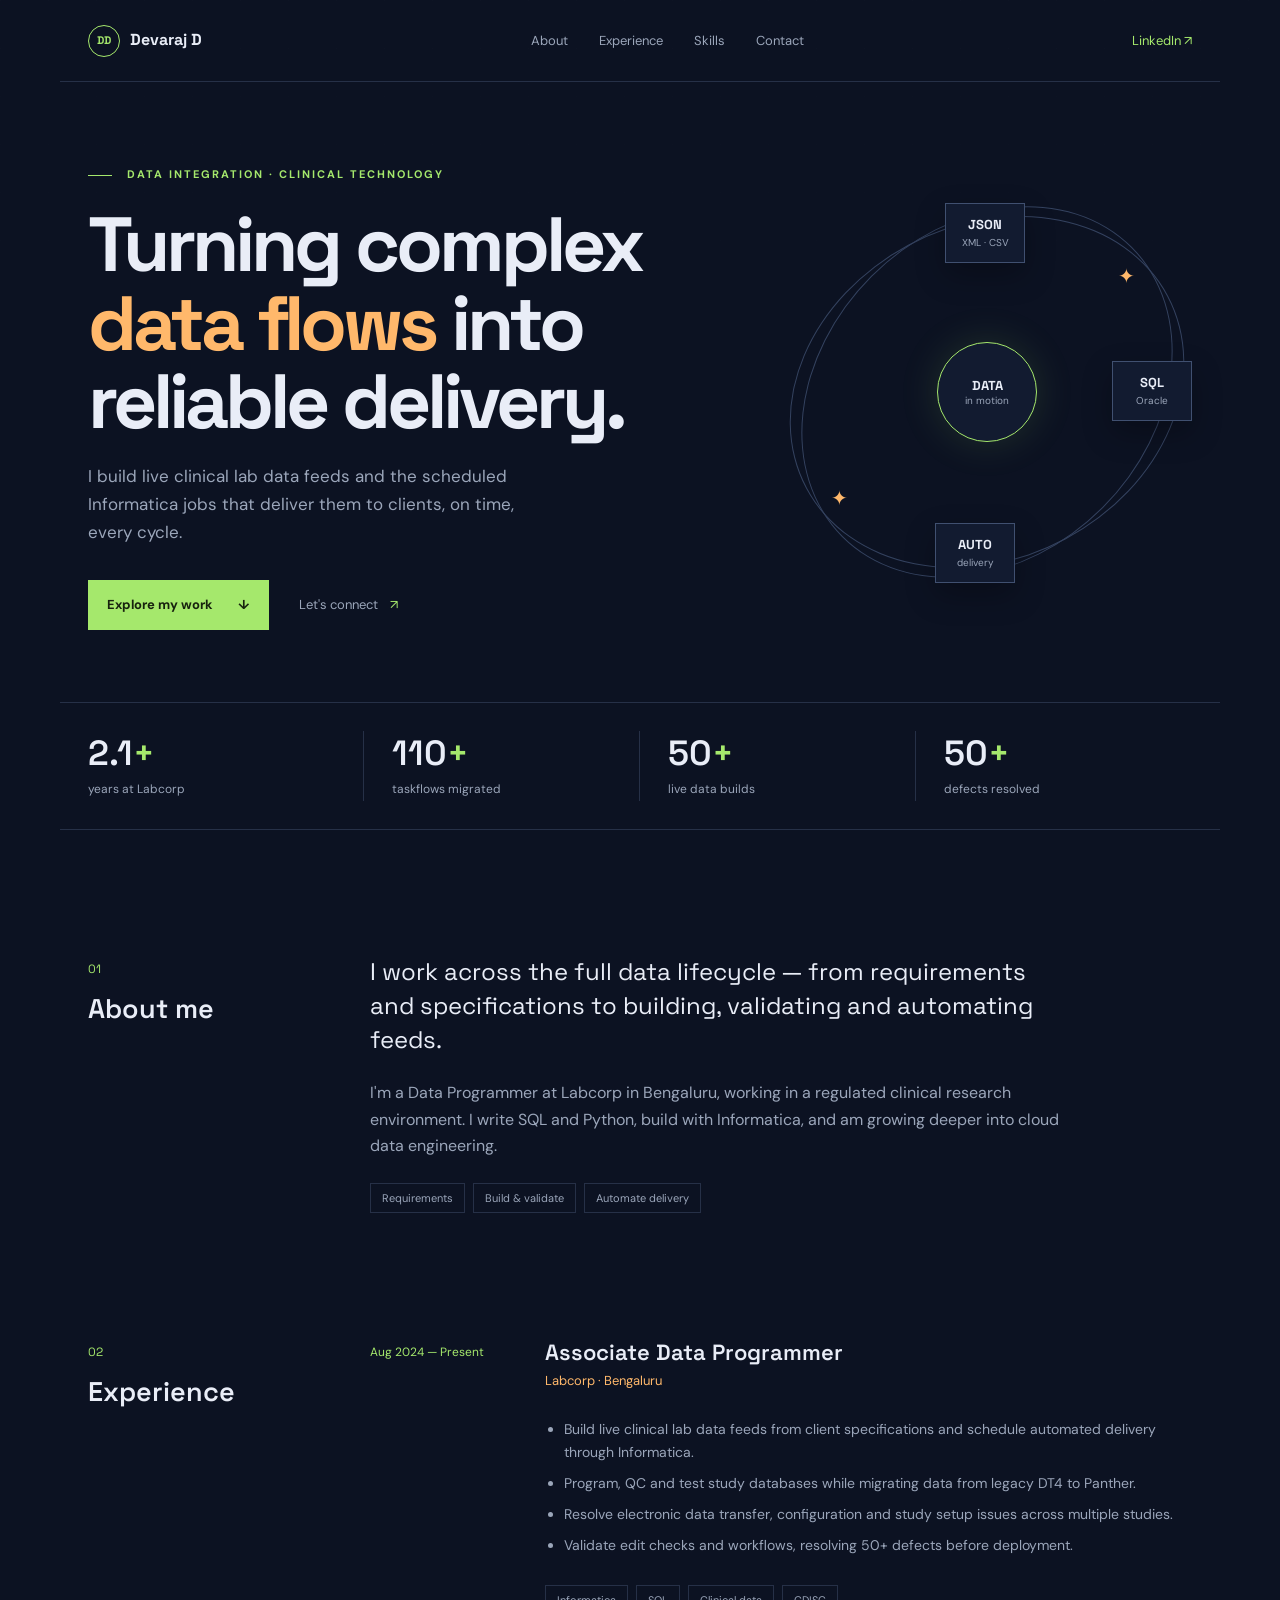
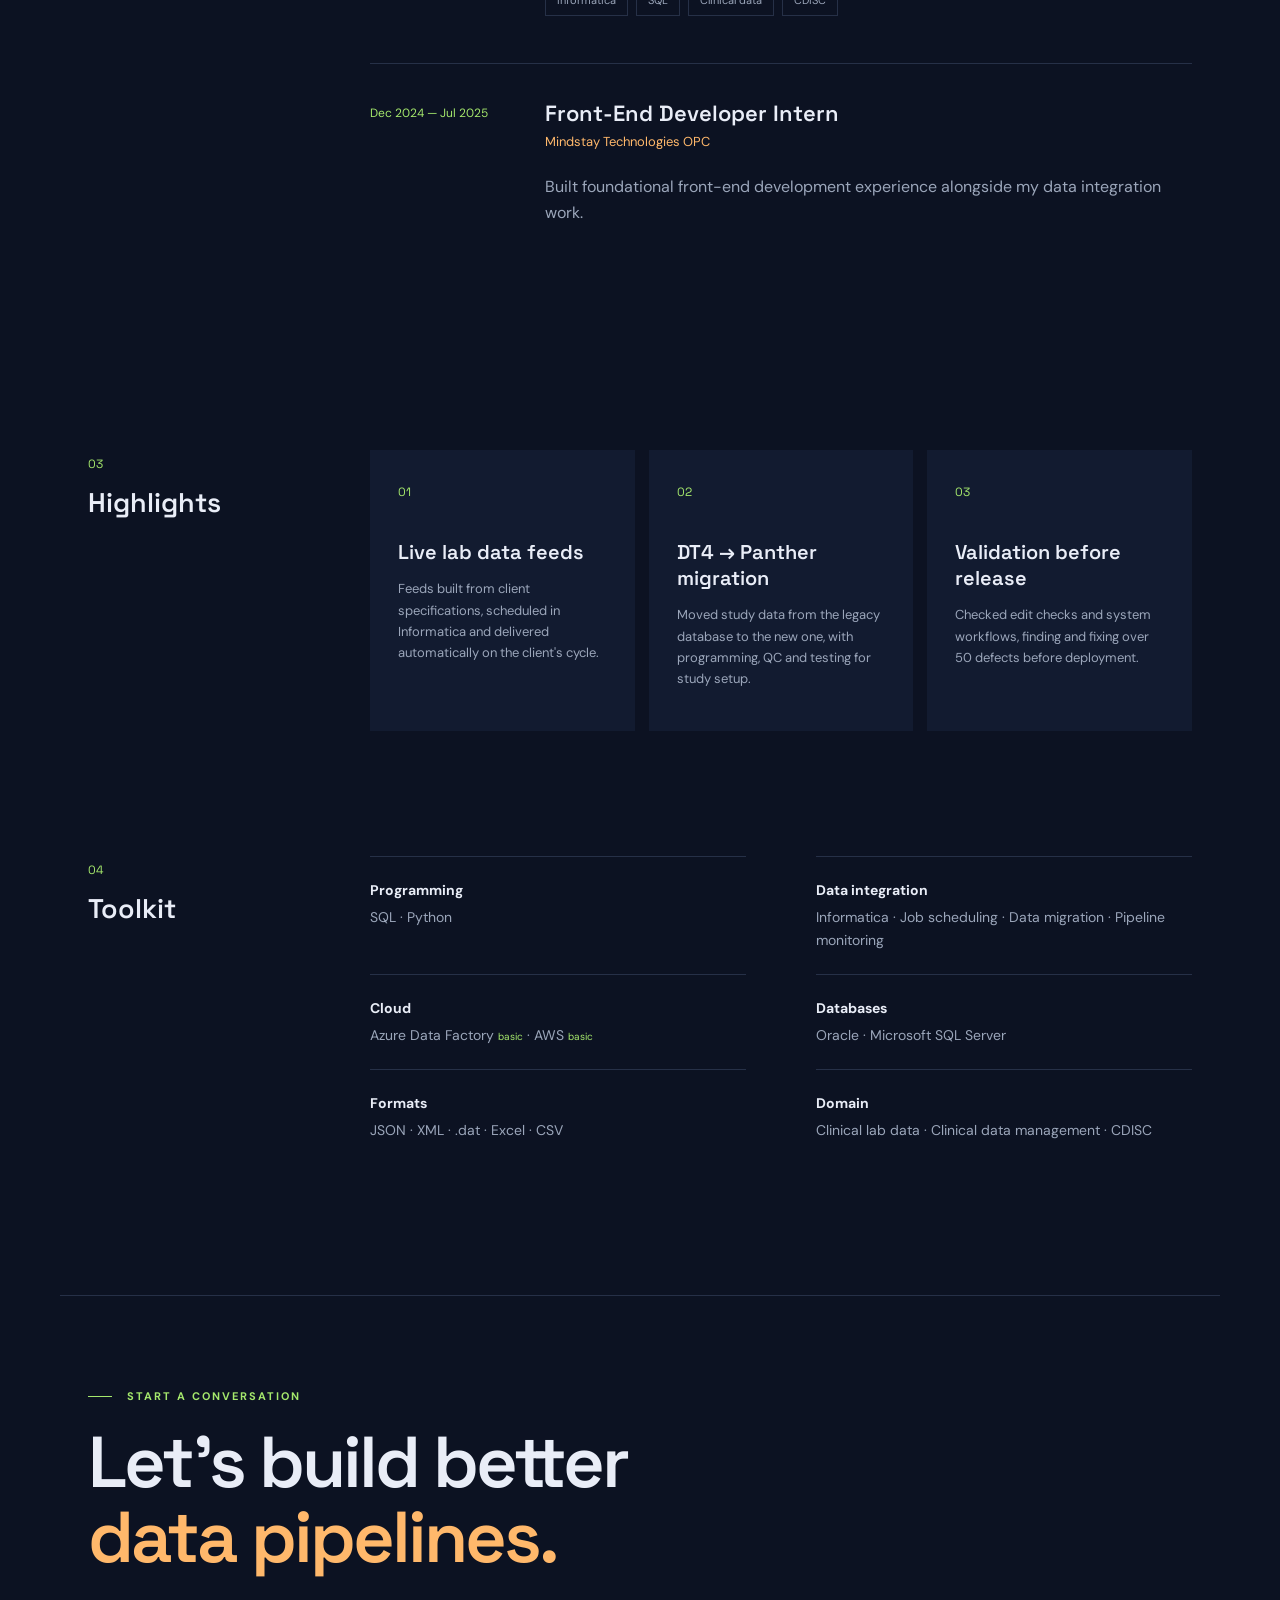
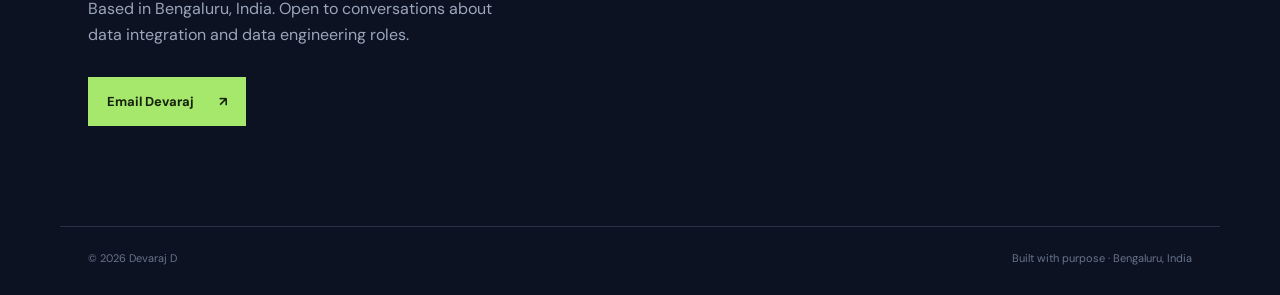
==== index.html @ ef16ccce "Create responsive live portfolio site for Devaraj D" ====
<!doctype html>
<html lang="en">
<head>
  <meta charset="UTF-8">
  <meta name="viewport" content="width=device-width, initial-scale=1.0">
  <meta name="description" content="Devaraj D — Data Programmer and Data Integration professional specializing in Informatica, SQL, Python and clinical lab data.">
  <meta name="author" content="Devaraj D">
  <meta name="theme-color" content="#0c1222">
  <title>Devaraj D | Data Integration & Engineering</title>
  <link rel="preconnect" href="https://fonts.googleapis.com">
  <link rel="preconnect" href="https://fonts.gstatic.com" crossorigin>
  <link href="https://fonts.googleapis.com/css2?family=DM+Sans:wght@400;500;600;700&family=Space+Grotesk:wght@500;600;700&display=swap" rel="stylesheet">
  <link rel="stylesheet" href="styles.css">
</head>
<body>
  <header class="site-header">
    <a class="brand" href="#top" aria-label="Devaraj D home"><span>DD</span> Devaraj D</a>
    <nav aria-label="Main navigation">
      <a href="#about">About</a><a href="#experience">Experience</a><a href="#skills">Skills</a><a href="#contact">Contact</a>
    </nav>
    <a class="header-link" href="https://www.linkedin.com/" target="_blank" rel="noreferrer">LinkedIn ↗</a>
  </header>

  <main id="top">
    <section class="hero wrap">
      <div class="hero-copy">
        <p class="eyebrow"><i></i> Data integration · Clinical technology</p>
        <h1>Turning complex<br><em>data flows</em> into<br>reliable delivery.</h1>
        <p class="hero-text">I build live clinical lab data feeds and the scheduled Informatica jobs that deliver them to clients, on time, every cycle.</p>
        <div class="hero-actions"><a class="button button-primary" href="#experience">Explore my work <span>↓</span></a><a class="text-link" href="#contact">Let's connect <span>↗</span></a></div>
      </div>
      <div class="data-art" aria-label="Illustration of an automated data pipeline" role="img">
        <div class="orbit orbit-one"></div><div class="orbit orbit-two"></div>
        <div class="node node-main"><strong>DATA</strong><small>in motion</small></div>
        <div class="node node-top">JSON<br><small>XML · CSV</small></div>
        <div class="node node-right">SQL<br><small>Oracle</small></div>
        <div class="node node-bottom">AUTO<br><small>delivery</small></div>
        <span class="spark spark-one">✦</span><span class="spark spark-two">✦</span>
      </div>
    </section>

    <section class="metrics wrap" aria-label="Career highlights">
      <div><strong>2.1<span>+</span></strong><small>years at Labcorp</small></div><div><strong>110<span>+</span></strong><small>taskflows migrated</small></div><div><strong>50<span>+</span></strong><small>live data builds</small></div><div><strong>50<span>+</span></strong><small>defects resolved</small></div>
    </section>

    <section class="section wrap split" id="about">
      <div class="section-label"><span>01</span><h2>About me</h2></div>
      <div class="section-content"><p class="lead">I work across the full data lifecycle — from requirements and specifications to building, validating and automating feeds.</p><p>I'm a Data Programmer at Labcorp in Bengaluru, working in a regulated clinical research environment. I write SQL and Python, build with Informatica, and am growing deeper into cloud data engineering.</p><div class="pill-row"><span>Requirements</span><span>Build & validate</span><span>Automate delivery</span></div></div>
    </section>

    <section class="section wrap" id="experience">
      <div class="section-label"><span>02</span><h2>Experience</h2></div>
      <div class="timeline">
        <article class="timeline-item"><div class="date">Aug 2024 — Present</div><div><p class="role">Associate Data Programmer</p><p class="company">Labcorp · Bengaluru</p><ul><li>Build live clinical lab data feeds from client specifications and schedule automated delivery through Informatica.</li><li>Program, QC and test study databases while migrating data from legacy DT4 to Panther.</li><li>Resolve electronic data transfer, configuration and study setup issues across multiple studies.</li><li>Validate edit checks and workflows, resolving 50+ defects before deployment.</li></ul><div class="tag-row"><span>Informatica</span><span>SQL</span><span>Clinical data</span><span>CDISC</span></div></div></article>
        <article class="timeline-item"><div class="date">Dec 2024 — Jul 2025</div><div><p class="role">Front-End Developer Intern</p><p class="company">Mindstay Technologies OPC</p><p class="muted">Built foundational front-end development experience alongside my data integration work.</p></div></article>
      </div>
    </section>

    <section class="section wrap highlights"><div class="section-label"><span>03</span><h2>Highlights</h2></div><div class="highlight-grid"><article><span class="card-number">01</span><h3>Live lab data feeds</h3><p>Feeds built from client specifications, scheduled in Informatica and delivered automatically on the client's cycle.</p></article><article><span class="card-number">02</span><h3>DT4 → Panther migration</h3><p>Moved study data from the legacy database to the new one, with programming, QC and testing for study setup.</p></article><article><span class="card-number">03</span><h3>Validation before release</h3><p>Checked edit checks and system workflows, finding and fixing over 50 defects before deployment.</p></article></div></section>

    <section class="section wrap skills-section" id="skills"><div class="section-label"><span>04</span><h2>Toolkit</h2></div><div class="skills-grid"><div><h3>Programming</h3><p>SQL · Python</p></div><div><h3>Data integration</h3><p>Informatica · Job scheduling · Data migration · Pipeline monitoring</p></div><div><h3>Cloud</h3><p>Azure Data Factory <small>basic</small> · AWS <small>basic</small></p></div><div><h3>Databases</h3><p>Oracle · Microsoft SQL Server</p></div><div><h3>Formats</h3><p>JSON · XML · .dat · Excel · CSV</p></div><div><h3>Domain</h3><p>Clinical lab data · Clinical data management · CDISC</p></div></div></section>

    <section class="contact wrap" id="contact"><p class="eyebrow"><i></i> Start a conversation</p><h2>Let's build better<br><em>data pipelines.</em></h2><p>Based in Bengaluru, India. Open to conversations about data integration and data engineering roles.</p><a class="button button-primary" href="mailto:devaraj.satnoor@gmail.com">Email Devaraj <span>↗</span></a></section>
  </main>
  <footer class="site-footer wrap"><span>© 2026 Devaraj D</span><span>Built with purpose · Bengaluru, India</span></footer>
</body>
</html>
---- styles.css ----
:root{--ink:#e9edf7;--muted:#9ba6ba;--line:#263047;--bg:#0c1222;--panel:#121b30;--accent:#a5e86c;--warm:#ffb86b}*{box-sizing:border-box}html{scroll-behavior:smooth}body{margin:0;background:var(--bg);color:var(--ink);font:16px/1.65 'DM Sans',sans-serif}body:before{content:"";position:fixed;inset:0;pointer-events:none;opacity:.28;background-image:linear-gradient(rgba(255,255,255,.025) 1px,transparent 1px),linear-gradient(90deg,rgba(255,255,255,.025) 1px,transparent 1px);background-size:48px 48px;mask-image:linear-gradient(to bottom,black,transparent 80%)}a{color:inherit;text-decoration:none}.wrap{max-width:1160px;margin:auto;padding-left:28px;padding-right:28px}.site-header{height:82px;max-width:1160px;margin:auto;padding:0 28px;display:flex;align-items:center;justify-content:space-between;border-bottom:1px solid var(--line)}.brand{font-family:'Space Grotesk';font-weight:700;font-size:16px;display:flex;align-items:center;gap:10px}.brand span{display:grid;place-items:center;width:32px;height:32px;border:1px solid var(--accent);border-radius:50%;font-size:11px;color:var(--accent)}nav{display:flex;gap:31px;color:var(--muted);font-size:13px}nav a:hover,.header-link:hover,.text-link:hover{color:var(--accent)}.header-link{font-size:13px;color:var(--accent)}.hero{min-height:620px;display:flex;align-items:center;justify-content:space-between;gap:70px}.hero-copy{max-width:620px}.eyebrow{text-transform:uppercase;letter-spacing:2px;color:var(--accent);font-size:11px;font-weight:700}.eyebrow i{display:inline-block;width:24px;height:1px;background:var(--accent);vertical-align:middle;margin-right:10px}.hero h1{font:700 clamp(48px,6vw,82px)/1.02 'Space Grotesk';letter-spacing:-4px;margin:22px 0}.hero h1 em,.contact em{color:var(--warm);font-style:normal}.hero-text{max-width:450px;color:var(--muted);font-size:17px}.hero-actions{display:flex;align-items:center;gap:30px;margin-top:34px}.button{display:inline-flex;align-items:center;gap:25px;padding:13px 18px;font-size:13px;font-weight:700;border:1px solid var(--accent)}.button-primary{background:var(--accent);color:#17220e}.button:hover{transform:translateY(-2px);box-shadow:0 8px 25px #a5e86c22}.text-link{color:var(--muted);font-size:13px}.text-link span{color:var(--accent);margin-left:9px}.data-art{position:relative;width:410px;height:410px;flex:none}.orbit{position:absolute;border:1px solid #34425f;border-radius:50%;transform:rotate(-28deg)}.orbit-one{inset:38px 0;}.orbit-two{inset:0 41px;transform:rotate(45deg)}.node{position:absolute;background:var(--panel);border:1px solid #405070;min-width:80px;padding:12px;text-align:center;font:700 13px 'Space Grotesk';box-shadow:0 12px 30px #0004}.node small{font:400 10px 'DM Sans';color:var(--muted)}.node-main{top:155px;left:155px;width:100px;height:100px;border-radius:50%;display:grid;place-content:center;border-color:var(--accent);box-shadow:0 0 40px #a5e86c22}.node-top{top:16px;left:163px}.node-right{right:0;top:174px}.node-bottom{bottom:14px;left:153px}.spark{position:absolute;color:var(--warm);font-size:20px}.spark-one{top:73px;right:57px}.spark-two{bottom:82px;left:49px}.metrics{display:grid;grid-template-columns:repeat(4,1fr);border-top:1px solid var(--line);border-bottom:1px solid var(--line);padding-top:28px;padding-bottom:28px}.metrics div{border-right:1px solid var(--line);padding-left:28px}.metrics div:first-child{padding-left:0}.metrics div:last-child{border:0}.metrics strong{font:600 35px 'Space Grotesk';display:block}.metrics strong span{color:var(--accent)}.metrics small{color:var(--muted);font-size:12px}.section{padding-top:125px;display:grid;grid-template-columns:240px 1fr;gap:42px}.section-label span{color:var(--accent);font:12px 'Space Grotesk'}.section-label h2{font:600 27px 'Space Grotesk';margin:9px 0}.section-content{max-width:690px}.lead{font:24px/1.4 'Space Grotesk';margin-top:0}.section-content>p:not(.lead),.muted{color:var(--muted)}.pill-row,.tag-row{display:flex;flex-wrap:wrap;gap:8px;margin-top:24px}.pill-row span,.tag-row span{border:1px solid var(--line);padding:5px 11px;color:var(--muted);font-size:11px}.timeline-item{display:grid;grid-template-columns:175px 1fr;padding:0 0 47px;border-bottom:1px solid var(--line);margin-bottom:35px}.timeline-item:last-child{border:0}.date{font-size:12px;color:var(--accent);padding-top:5px}.role{font:600 22px 'Space Grotesk';margin:0}.company{color:var(--warm);font-size:13px;margin:4px 0 22px}.timeline ul{margin:0;padding-left:19px;color:var(--muted);font-size:14px}.timeline li{padding:4px 0}.highlight-grid{display:grid;grid-template-columns:repeat(3,1fr);gap:14px}.highlight-grid article{background:var(--panel);padding:27px;min-height:225px;border:1px solid transparent}.highlight-grid article:hover{border-color:var(--accent)}.card-number{color:var(--accent);font:12px 'Space Grotesk'}.highlight-grid h3{font:600 20px 'Space Grotesk';margin:35px 0 12px}.highlight-grid p{color:var(--muted);font-size:13px}.skills-grid{display:grid;grid-template-columns:repeat(2,1fr);gap:0 70px}.skills-grid div{border-top:1px solid var(--line);padding:22px 0}.skills-grid h3{font-size:14px;margin:0 0 4px}.skills-grid p{margin:0;color:var(--muted);font-size:14px}.skills-grid small{color:var(--accent);font-size:10px}.contact{margin-top:130px;padding-top:80px;padding-bottom:100px;border-top:1px solid var(--line)}.contact h2{font:600 clamp(40px,6vw,72px)/1.05 'Space Grotesk';letter-spacing:-3px;margin:20px 0}.contact>p:not(.eyebrow){color:var(--muted);max-width:430px;margin-bottom:28px}.site-footer{border-top:1px solid var(--line);padding-top:22px;padding-bottom:28px;display:flex;justify-content:space-between;color:#68748b;font-size:11px}@media(max-width:760px){.site-header{height:70px}.site-header nav{display:none}.header-link{margin-left:auto;margin-right:0}.hero{padding-top:70px;display:block;min-height:auto}.hero h1{letter-spacing:-2px}.data-art{width:100%;height:300px;margin:65px auto 25px;transform:scale(.78)}.metrics{grid-template-columns:repeat(2,1fr);gap:22px}.metrics div:nth-child(3){padding-left:0}.metrics div:nth-child(2){border:0}.section{display:block;padding-top:80px}.section-label{margin-bottom:30px}.timeline-item{display:block}.date{margin-bottom:12px}.highlight-grid{grid-template-columns:1fr}.skills-grid{grid-template-columns:1fr}.site-footer{display:block}.site-footer span{display:block;margin:5px 0}.hero-actions{gap:18px;flex-wrap:wrap}}
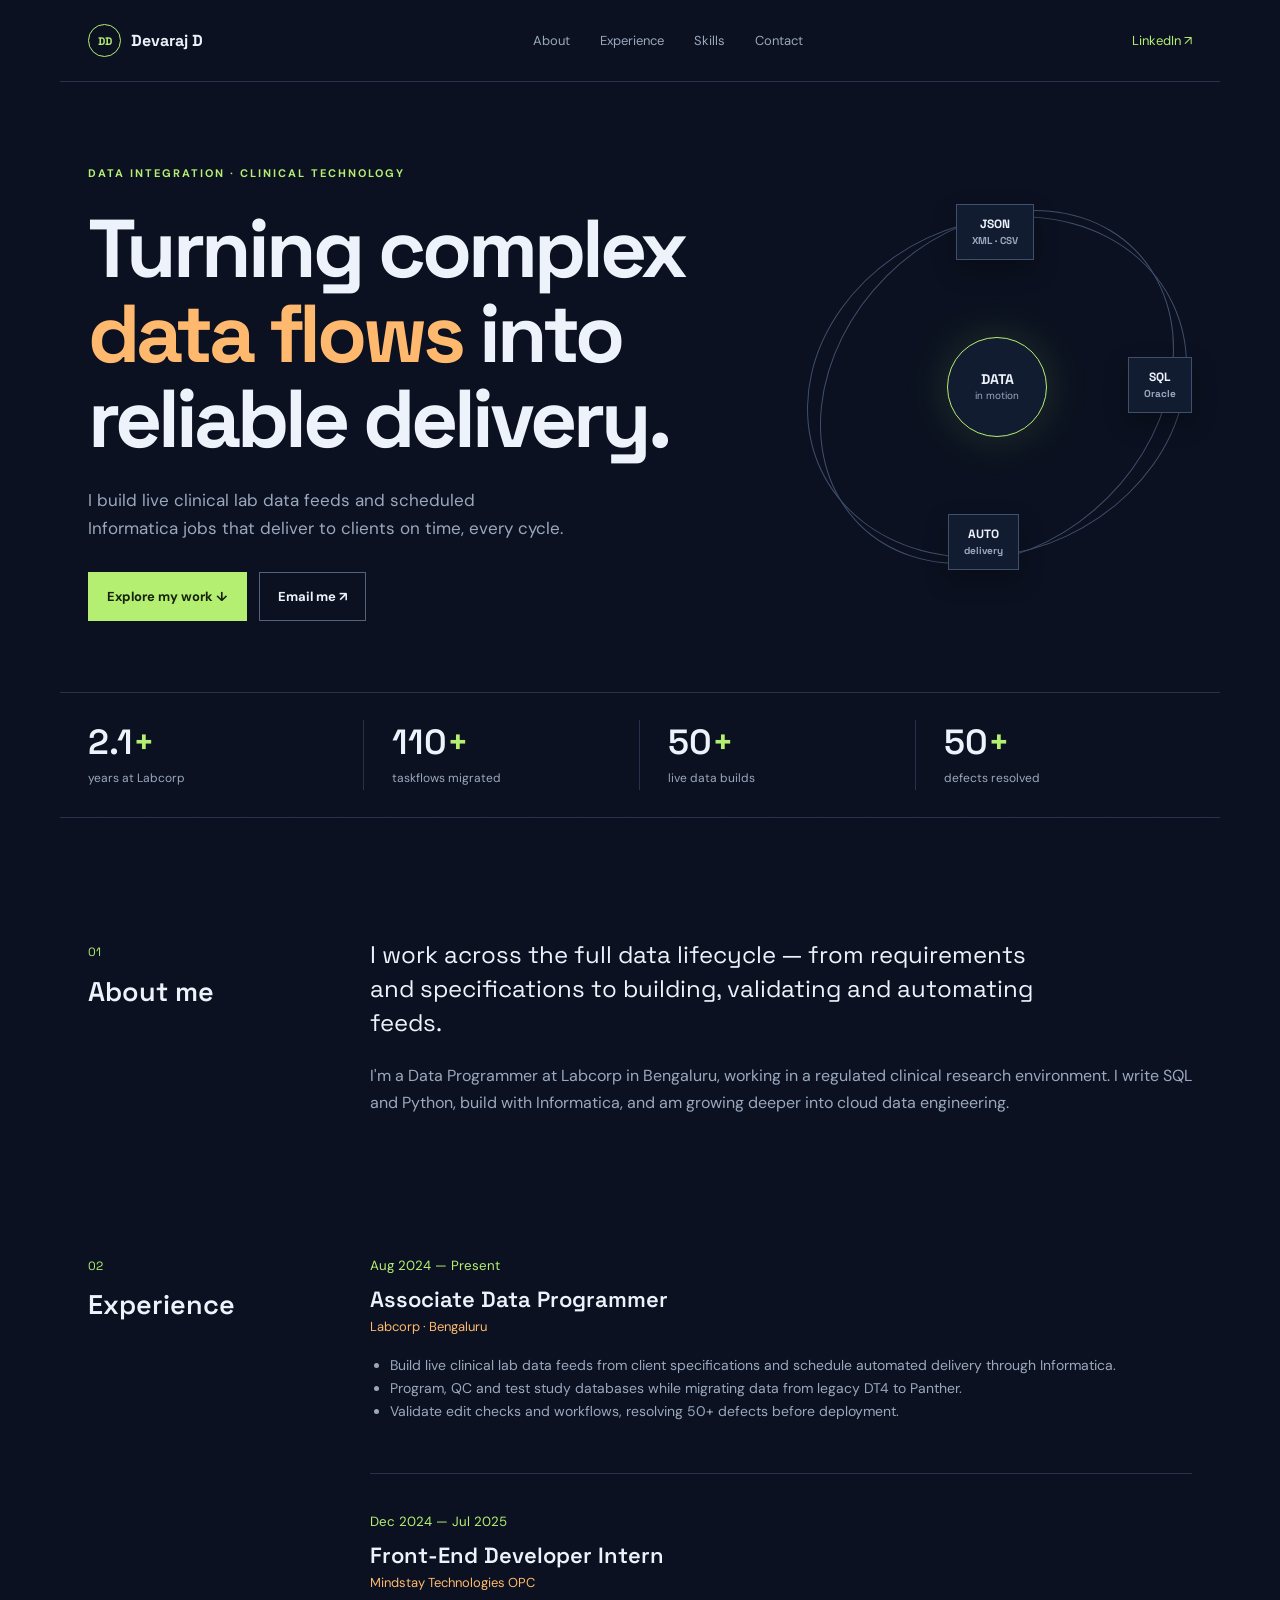
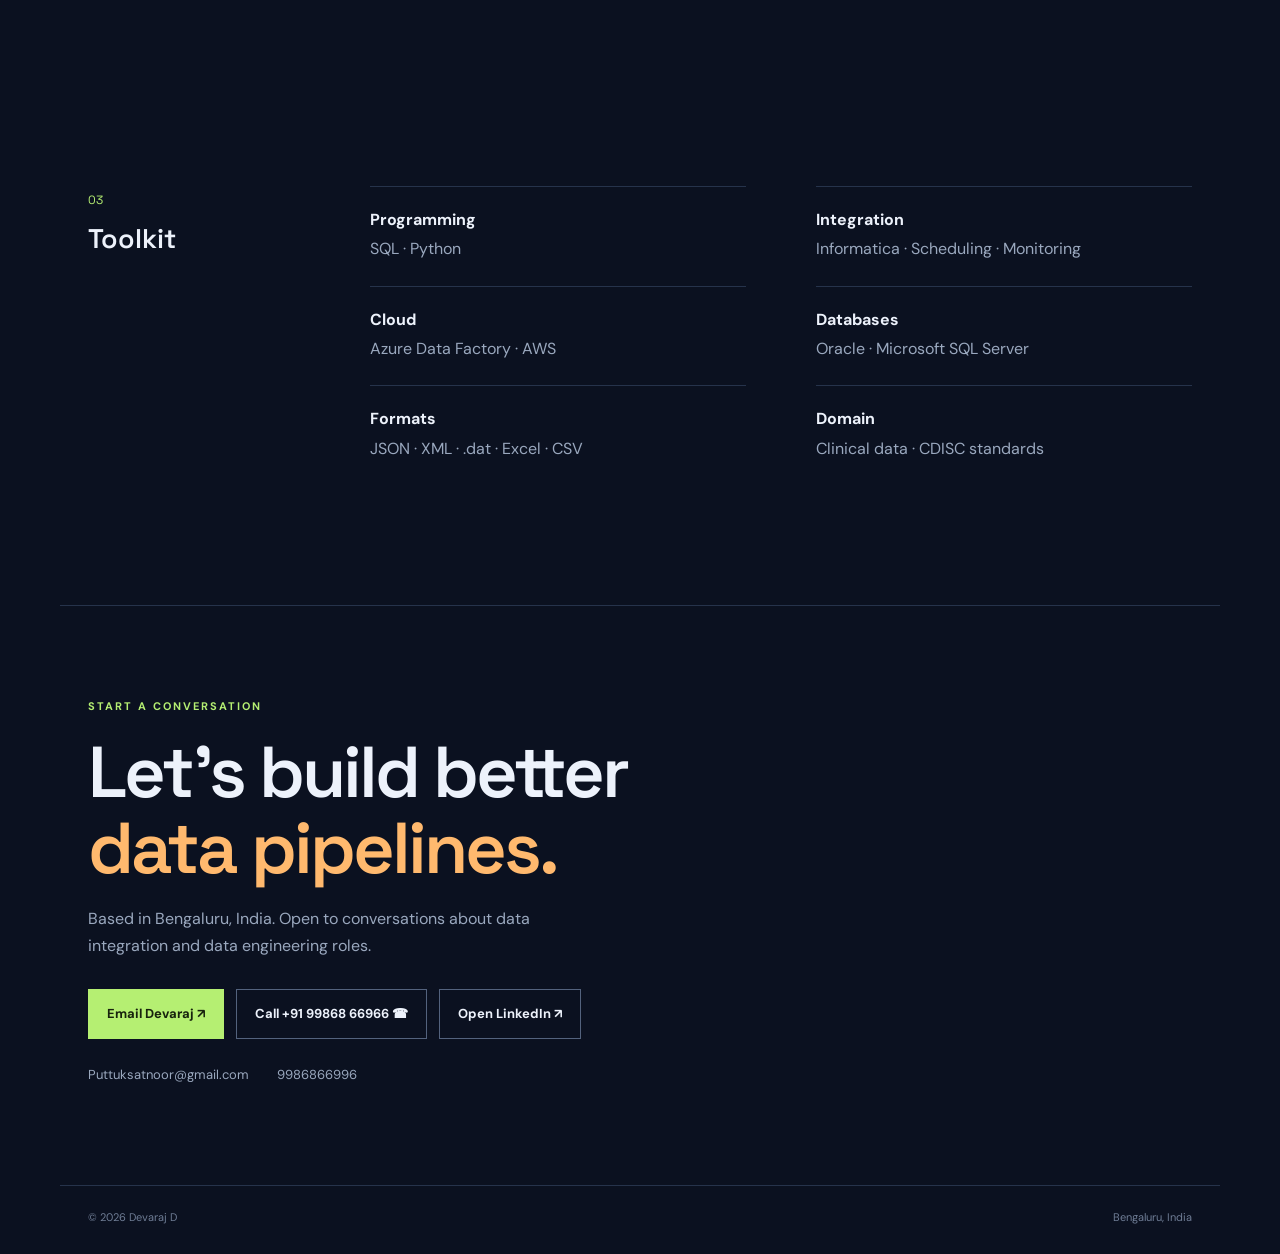
==== commit 01762a5b: "Add polished responsive design and working contact buttons" ====
--- a/index.html
+++ b/index.html
@@ -1,67 +1 @@
-<!doctype html>
-<html lang="en">
-<head>
-  <meta charset="UTF-8">
-  <meta name="viewport" content="width=device-width, initial-scale=1.0">
-  <meta name="description" content="Devaraj D — Data Programmer and Data Integration professional specializing in Informatica, SQL, Python and clinical lab data.">
-  <meta name="author" content="Devaraj D">
-  <meta name="theme-color" content="#0c1222">
-  <title>Devaraj D | Data Integration & Engineering</title>
-  <link rel="preconnect" href="https://fonts.googleapis.com">
-  <link rel="preconnect" href="https://fonts.gstatic.com" crossorigin>
-  <link href="https://fonts.googleapis.com/css2?family=DM+Sans:wght@400;500;600;700&family=Space+Grotesk:wght@500;600;700&display=swap" rel="stylesheet">
-  <link rel="stylesheet" href="styles.css">
-</head>
-<body>
-  <header class="site-header">
-    <a class="brand" href="#top" aria-label="Devaraj D home"><span>DD</span> Devaraj D</a>
-    <nav aria-label="Main navigation">
-      <a href="#about">About</a><a href="#experience">Experience</a><a href="#skills">Skills</a><a href="#contact">Contact</a>
-    </nav>
-    <a class="header-link" href="https://www.linkedin.com/" target="_blank" rel="noreferrer">LinkedIn ↗</a>
-  </header>
-
-  <main id="top">
-    <section class="hero wrap">
-      <div class="hero-copy">
-        <p class="eyebrow"><i></i> Data integration · Clinical technology</p>
-        <h1>Turning complex<br><em>data flows</em> into<br>reliable delivery.</h1>
-        <p class="hero-text">I build live clinical lab data feeds and the scheduled Informatica jobs that deliver them to clients, on time, every cycle.</p>
-        <div class="hero-actions"><a class="button button-primary" href="#experience">Explore my work <span>↓</span></a><a class="text-link" href="#contact">Let's connect <span>↗</span></a></div>
-      </div>
-      <div class="data-art" aria-label="Illustration of an automated data pipeline" role="img">
-        <div class="orbit orbit-one"></div><div class="orbit orbit-two"></div>
-        <div class="node node-main"><strong>DATA</strong><small>in motion</small></div>
-        <div class="node node-top">JSON<br><small>XML · CSV</small></div>
-        <div class="node node-right">SQL<br><small>Oracle</small></div>
-        <div class="node node-bottom">AUTO<br><small>delivery</small></div>
-        <span class="spark spark-one">✦</span><span class="spark spark-two">✦</span>
-      </div>
-    </section>
-
-    <section class="metrics wrap" aria-label="Career highlights">
-      <div><strong>2.1<span>+</span></strong><small>years at Labcorp</small></div><div><strong>110<span>+</span></strong><small>taskflows migrated</small></div><div><strong>50<span>+</span></strong><small>live data builds</small></div><div><strong>50<span>+</span></strong><small>defects resolved</small></div>
-    </section>
-
-    <section class="section wrap split" id="about">
-      <div class="section-label"><span>01</span><h2>About me</h2></div>
-      <div class="section-content"><p class="lead">I work across the full data lifecycle — from requirements and specifications to building, validating and automating feeds.</p><p>I'm a Data Programmer at Labcorp in Bengaluru, working in a regulated clinical research environment. I write SQL and Python, build with Informatica, and am growing deeper into cloud data engineering.</p><div class="pill-row"><span>Requirements</span><span>Build & validate</span><span>Automate delivery</span></div></div>
-    </section>
-
-    <section class="section wrap" id="experience">
-      <div class="section-label"><span>02</span><h2>Experience</h2></div>
-      <div class="timeline">
-        <article class="timeline-item"><div class="date">Aug 2024 — Present</div><div><p class="role">Associate Data Programmer</p><p class="company">Labcorp · Bengaluru</p><ul><li>Build live clinical lab data feeds from client specifications and schedule automated delivery through Informatica.</li><li>Program, QC and test study databases while migrating data from legacy DT4 to Panther.</li><li>Resolve electronic data transfer, configuration and study setup issues across multiple studies.</li><li>Validate edit checks and workflows, resolving 50+ defects before deployment.</li></ul><div class="tag-row"><span>Informatica</span><span>SQL</span><span>Clinical data</span><span>CDISC</span></div></div></article>
-        <article class="timeline-item"><div class="date">Dec 2024 — Jul 2025</div><div><p class="role">Front-End Developer Intern</p><p class="company">Mindstay Technologies OPC</p><p class="muted">Built foundational front-end development experience alongside my data integration work.</p></div></article>
-      </div>
-    </section>
-
-    <section class="section wrap highlights"><div class="section-label"><span>03</span><h2>Highlights</h2></div><div class="highlight-grid"><article><span class="card-number">01</span><h3>Live lab data feeds</h3><p>Feeds built from client specifications, scheduled in Informatica and delivered automatically on the client's cycle.</p></article><article><span class="card-number">02</span><h3>DT4 → Panther migration</h3><p>Moved study data from the legacy database to the new one, with programming, QC and testing for study setup.</p></article><article><span class="card-number">03</span><h3>Validation before release</h3><p>Checked edit checks and system workflows, finding and fixing over 50 defects before deployment.</p></article></div></section>
-
-    <section class="section wrap skills-section" id="skills"><div class="section-label"><span>04</span><h2>Toolkit</h2></div><div class="skills-grid"><div><h3>Programming</h3><p>SQL · Python</p></div><div><h3>Data integration</h3><p>Informatica · Job scheduling · Data migration · Pipeline monitoring</p></div><div><h3>Cloud</h3><p>Azure Data Factory <small>basic</small> · AWS <small>basic</small></p></div><div><h3>Databases</h3><p>Oracle · Microsoft SQL Server</p></div><div><h3>Formats</h3><p>JSON · XML · .dat · Excel · CSV</p></div><div><h3>Domain</h3><p>Clinical lab data · Clinical data management · CDISC</p></div></div></section>
-
-    <section class="contact wrap" id="contact"><p class="eyebrow"><i></i> Start a conversation</p><h2>Let's build better<br><em>data pipelines.</em></h2><p>Based in Bengaluru, India. Open to conversations about data integration and data engineering roles.</p><a class="button button-primary" href="mailto:devaraj.satnoor@gmail.com">Email Devaraj <span>↗</span></a></section>
-  </main>
-  <footer class="site-footer wrap"><span>© 2026 Devaraj D</span><span>Built with purpose · Bengaluru, India</span></footer>
-</body>
-</html>
+<!doctype html><html lang="en"><head><meta charset="UTF-8"><meta name="viewport" content="width=device-width,initial-scale=1"><meta name="description" content="Devaraj D — Data Programmer and Data Integration professional"><title>Devaraj D | Data Integration</title><link rel="preconnect" href="https://fonts.googleapis.com"><link rel="preconnect" href="https://fonts.gstatic.com" crossorigin><link href="https://fonts.googleapis.com/css2?family=DM+Sans:wght@400;500;600;700&family=Space+Grotesk:wght@500;600;700&display=swap" rel="stylesheet"><link rel="stylesheet" href="styles.css"></head><body><header><a class="brand" href="#top"><b>DD</b> Devaraj D</a><nav><a href="#about">About</a><a href="#experience">Experience</a><a href="#skills">Skills</a><a href="#contact">Contact</a></nav><a class="linkedin" href="https://www.linkedin.com/in/devaraj-d-15b151332" target="_blank" rel="noopener">LinkedIn ↗</a></header><main id="top"><section class="hero wrap"><div><p class="eyebrow">DATA INTEGRATION · CLINICAL TECHNOLOGY</p><h1>Turning complex <em>data flows</em> into reliable delivery.</h1><p class="intro">I build live clinical lab data feeds and scheduled Informatica jobs that deliver to clients on time, every cycle.</p><div class="actions"><a class="button primary" href="#experience">Explore my work ↓</a><a class="button ghost" href="mailto:Puttuksatnoor@gmail.com">Email me ↗</a></div></div><div class="visual"><div class="ring one"></div><div class="ring two"></div><div class="core"><strong>DATA</strong><small>in motion</small></div><span class="badge top">JSON<br><small>XML · CSV</small></span><span class="badge right">SQL<br><small>Oracle</small></span><span class="badge bottom">AUTO<br><small>delivery</small></span></div></section><section class="stats wrap"><div><b>2.1<span>+</span></b><small>years at Labcorp</small></div><div><b>110<span>+</span></b><small>taskflows migrated</small></div><div><b>50<span>+</span></b><small>live data builds</small></div><div><b>50<span>+</span></b><small>defects resolved</small></div></section><section class="section wrap" id="about"><aside><i>01</i><h2>About me</h2></aside><div><p class="lead">I work across the full data lifecycle — from requirements and specifications to building, validating and automating feeds.</p><p class="muted">I'm a Data Programmer at Labcorp in Bengaluru, working in a regulated clinical research environment. I write SQL and Python, build with Informatica, and am growing deeper into cloud data engineering.</p></div></section><section class="section wrap" id="experience"><aside><i>02</i><h2>Experience</h2></aside><div class="timeline"><article><small>Aug 2024 — Present</small><h3>Associate Data Programmer</h3><label>Labcorp · Bengaluru</label><ul><li>Build live clinical lab data feeds from client specifications and schedule automated delivery through Informatica.</li><li>Program, QC and test study databases while migrating data from legacy DT4 to Panther.</li><li>Validate edit checks and workflows, resolving 50+ defects before deployment.</li></ul></article><article><small>Dec 2024 — Jul 2025</small><h3>Front-End Developer Intern</h3><label>Mindstay Technologies OPC</label></article></div></section><section class="section wrap" id="skills"><aside><i>03</i><h2>Toolkit</h2></aside><div class="skillgrid"><div><b>Programming</b><p>SQL · Python</p></div><div><b>Integration</b><p>Informatica · Scheduling · Monitoring</p></div><div><b>Cloud</b><p>Azure Data Factory · AWS</p></div><div><b>Databases</b><p>Oracle · Microsoft SQL Server</p></div><div><b>Formats</b><p>JSON · XML · .dat · Excel · CSV</p></div><div><b>Domain</b><p>Clinical data · CDISC standards</p></div></div></section><section class="contact wrap" id="contact"><p class="eyebrow">START A CONVERSATION</p><h2>Let's build better<br><em>data pipelines.</em></h2><p class="muted">Based in Bengaluru, India. Open to conversations about data integration and data engineering roles.</p><div class="actions"><a class="button primary" href="mailto:Puttuksatnoor@gmail.com">Email Devaraj ↗</a><a class="button ghost" href="tel:+919986866966">Call +91 99868 66966 ☎</a><a class="button ghost" href="https://www.linkedin.com/in/devaraj-d-15b151332" target="_blank" rel="noopener">Open LinkedIn ↗</a></div><div class="details"><a href="mailto:Puttuksatnoor@gmail.com">Puttuksatnoor@gmail.com</a><a href="tel:+919986866966">9986866996</a></div></section></main><footer class="wrap">© 2026 Devaraj D <span>Bengaluru, India</span></footer></body></html>
--- a/styles.css
+++ b/styles.css
@@ -1 +1 @@
-:root{--ink:#e9edf7;--muted:#9ba6ba;--line:#263047;--bg:#0c1222;--panel:#121b30;--accent:#a5e86c;--warm:#ffb86b}*{box-sizing:border-box}html{scroll-behavior:smooth}body{margin:0;background:var(--bg);color:var(--ink);font:16px/1.65 'DM Sans',sans-serif}body:before{content:"";position:fixed;inset:0;pointer-events:none;opacity:.28;background-image:linear-gradient(rgba(255,255,255,.025) 1px,transparent 1px),linear-gradient(90deg,rgba(255,255,255,.025) 1px,transparent 1px);background-size:48px 48px;mask-image:linear-gradient(to bottom,black,transparent 80%)}a{color:inherit;text-decoration:none}.wrap{max-width:1160px;margin:auto;padding-left:28px;padding-right:28px}.site-header{height:82px;max-width:1160px;margin:auto;padding:0 28px;display:flex;align-items:center;justify-content:space-between;border-bottom:1px solid var(--line)}.brand{font-family:'Space Grotesk';font-weight:700;font-size:16px;display:flex;align-items:center;gap:10px}.brand span{display:grid;place-items:center;width:32px;height:32px;border:1px solid var(--accent);border-radius:50%;font-size:11px;color:var(--accent)}nav{display:flex;gap:31px;color:var(--muted);font-size:13px}nav a:hover,.header-link:hover,.text-link:hover{color:var(--accent)}.header-link{font-size:13px;color:var(--accent)}.hero{min-height:620px;display:flex;align-items:center;justify-content:space-between;gap:70px}.hero-copy{max-width:620px}.eyebrow{text-transform:uppercase;letter-spacing:2px;color:var(--accent);font-size:11px;font-weight:700}.eyebrow i{display:inline-block;width:24px;height:1px;background:var(--accent);vertical-align:middle;margin-right:10px}.hero h1{font:700 clamp(48px,6vw,82px)/1.02 'Space Grotesk';letter-spacing:-4px;margin:22px 0}.hero h1 em,.contact em{color:var(--warm);font-style:normal}.hero-text{max-width:450px;color:var(--muted);font-size:17px}.hero-actions{display:flex;align-items:center;gap:30px;margin-top:34px}.button{display:inline-flex;align-items:center;gap:25px;padding:13px 18px;font-size:13px;font-weight:700;border:1px solid var(--accent)}.button-primary{background:var(--accent);color:#17220e}.button:hover{transform:translateY(-2px);box-shadow:0 8px 25px #a5e86c22}.text-link{color:var(--muted);font-size:13px}.text-link span{color:var(--accent);margin-left:9px}.data-art{position:relative;width:410px;height:410px;flex:none}.orbit{position:absolute;border:1px solid #34425f;border-radius:50%;transform:rotate(-28deg)}.orbit-one{inset:38px 0;}.orbit-two{inset:0 41px;transform:rotate(45deg)}.node{position:absolute;background:var(--panel);border:1px solid #405070;min-width:80px;padding:12px;text-align:center;font:700 13px 'Space Grotesk';box-shadow:0 12px 30px #0004}.node small{font:400 10px 'DM Sans';color:var(--muted)}.node-main{top:155px;left:155px;width:100px;height:100px;border-radius:50%;display:grid;place-content:center;border-color:var(--accent);box-shadow:0 0 40px #a5e86c22}.node-top{top:16px;left:163px}.node-right{right:0;top:174px}.node-bottom{bottom:14px;left:153px}.spark{position:absolute;color:var(--warm);font-size:20px}.spark-one{top:73px;right:57px}.spark-two{bottom:82px;left:49px}.metrics{display:grid;grid-template-columns:repeat(4,1fr);border-top:1px solid var(--line);border-bottom:1px solid var(--line);padding-top:28px;padding-bottom:28px}.metrics div{border-right:1px solid var(--line);padding-left:28px}.metrics div:first-child{padding-left:0}.metrics div:last-child{border:0}.metrics strong{font:600 35px 'Space Grotesk';display:block}.metrics strong span{color:var(--accent)}.metrics small{color:var(--muted);font-size:12px}.section{padding-top:125px;display:grid;grid-template-columns:240px 1fr;gap:42px}.section-label span{color:var(--accent);font:12px 'Space Grotesk'}.section-label h2{font:600 27px 'Space Grotesk';margin:9px 0}.section-content{max-width:690px}.lead{font:24px/1.4 'Space Grotesk';margin-top:0}.section-content>p:not(.lead),.muted{color:var(--muted)}.pill-row,.tag-row{display:flex;flex-wrap:wrap;gap:8px;margin-top:24px}.pill-row span,.tag-row span{border:1px solid var(--line);padding:5px 11px;color:var(--muted);font-size:11px}.timeline-item{display:grid;grid-template-columns:175px 1fr;padding:0 0 47px;border-bottom:1px solid var(--line);margin-bottom:35px}.timeline-item:last-child{border:0}.date{font-size:12px;color:var(--accent);padding-top:5px}.role{font:600 22px 'Space Grotesk';margin:0}.company{color:var(--warm);font-size:13px;margin:4px 0 22px}.timeline ul{margin:0;padding-left:19px;color:var(--muted);font-size:14px}.timeline li{padding:4px 0}.highlight-grid{display:grid;grid-template-columns:repeat(3,1fr);gap:14px}.highlight-grid article{background:var(--panel);padding:27px;min-height:225px;border:1px solid transparent}.highlight-grid article:hover{border-color:var(--accent)}.card-number{color:var(--accent);font:12px 'Space Grotesk'}.highlight-grid h3{font:600 20px 'Space Grotesk';margin:35px 0 12px}.highlight-grid p{color:var(--muted);font-size:13px}.skills-grid{display:grid;grid-template-columns:repeat(2,1fr);gap:0 70px}.skills-grid div{border-top:1px solid var(--line);padding:22px 0}.skills-grid h3{font-size:14px;margin:0 0 4px}.skills-grid p{margin:0;color:var(--muted);font-size:14px}.skills-grid small{color:var(--accent);font-size:10px}.contact{margin-top:130px;padding-top:80px;padding-bottom:100px;border-top:1px solid var(--line)}.contact h2{font:600 clamp(40px,6vw,72px)/1.05 'Space Grotesk';letter-spacing:-3px;margin:20px 0}.contact>p:not(.eyebrow){color:var(--muted);max-width:430px;margin-bottom:28px}.site-footer{border-top:1px solid var(--line);padding-top:22px;padding-bottom:28px;display:flex;justify-content:space-between;color:#68748b;font-size:11px}@media(max-width:760px){.site-header{height:70px}.site-header nav{display:none}.header-link{margin-left:auto;margin-right:0}.hero{padding-top:70px;display:block;min-height:auto}.hero h1{letter-spacing:-2px}.data-art{width:100%;height:300px;margin:65px auto 25px;transform:scale(.78)}.metrics{grid-template-columns:repeat(2,1fr);gap:22px}.metrics div:nth-child(3){padding-left:0}.metrics div:nth-child(2){border:0}.section{display:block;padding-top:80px}.section-label{margin-bottom:30px}.timeline-item{display:block}.date{margin-bottom:12px}.highlight-grid{grid-template-columns:1fr}.skills-grid{grid-template-columns:1fr}.site-footer{display:block}.site-footer span{display:block;margin:5px 0}.hero-actions{gap:18px;flex-wrap:wrap}}
+:root{--bg:#0b1120;--panel:#121c31;--text:#edf2fb;--muted:#9aa8be;--line:#26334b;--lime:#b5ef72;--orange:#ffb96e}*{box-sizing:border-box}html{scroll-behavior:smooth}body{margin:0;background:var(--bg);color:var(--text);font:16px/1.65 'DM Sans',sans-serif}body:before{content:"";position:fixed;inset:0;pointer-events:none;opacity:.3;background:linear-gradient(#ffffff06 1px,transparent 1px),linear-gradient(90deg,#ffffff06 1px,transparent 1px);background-size:48px 48px}a{color:inherit;text-decoration:none;transition:.2s}header{height:82px;max-width:1160px;margin:auto;padding:0 28px;border-bottom:1px solid var(--line);display:flex;align-items:center;justify-content:space-between}.brand{font:700 16px 'Space Grotesk';display:flex;gap:10px;align-items:center}.brand b{border:1px solid var(--lime);border-radius:50%;width:33px;height:33px;display:grid;place-items:center;color:var(--lime);font-size:11px}nav{display:flex;gap:30px;color:var(--muted);font-size:13px}nav a:hover,.linkedin:hover,.details a:hover{color:var(--lime)}.linkedin{color:var(--lime);font-size:13px}.wrap{max-width:1160px;margin:auto;padding-left:28px;padding-right:28px}.hero{min-height:610px;display:flex;align-items:center;justify-content:space-between;gap:60px}.hero>div:first-child{max-width:650px}.eyebrow{color:var(--lime);letter-spacing:2px;font-size:11px;font-weight:700}.hero h1{font:700 clamp(48px,6.5vw,82px)/1.04 'Space Grotesk';letter-spacing:-4px;margin:24px 0}.hero em,.contact em{font-style:normal;color:var(--orange)}.intro{max-width:480px;color:var(--muted);font-size:17px}.actions{display:flex;gap:12px;flex-wrap:wrap;margin-top:30px}.button{display:inline-flex;align-items:center;justify-content:center;padding:13px 18px;border:1px solid var(--lime);font-size:13px;font-weight:700}.primary{background:var(--lime);color:#17220d}.ghost{border-color:#53627d}.button:hover{transform:translateY(-3px);box-shadow:0 9px 28px #b5ef7230}.visual{height:390px;width:390px;position:relative;flex:none}.ring{position:absolute;inset:30px 0;border:1px solid #40506c;border-radius:50%;transform:rotate(-25deg)}.ring.two{inset:0 38px;transform:rotate(45deg)}.core{position:absolute;top:145px;left:145px;width:100px;height:100px;border:1px solid var(--lime);border-radius:50%;background:var(--panel);display:grid;place-content:center;text-align:center;box-shadow:0 0 45px #b5ef7225}.core strong{font:700 14px 'Space Grotesk'}.core small,.badge small{color:var(--muted);font-size:10px}.badge{position:absolute;padding:11px 15px;background:var(--panel);border:1px solid #40506c;text-align:center;font:700 12px 'Space Grotesk';box-shadow:0 10px 25px #0004}.top{top:12px;left:154px}.right{top:165px;right:0}.bottom{bottom:12px;left:146px}.stats{display:grid;grid-template-columns:repeat(4,1fr);border-top:1px solid var(--line);border-bottom:1px solid var(--line);padding-top:27px;padding-bottom:27px}.stats div{border-right:1px solid var(--line);padding-left:28px}.stats div:first-child{padding-left:0}.stats div:last-child{border:0}.stats b{display:block;font:600 35px 'Space Grotesk'}.stats b span{color:var(--lime)}.stats small{color:var(--muted);font-size:12px}.section{padding-top:120px;display:grid;grid-template-columns:240px 1fr;gap:42px}.section aside i{color:var(--lime);font:12px 'Space Grotesk';font-style:normal}.section h2{font:600 27px 'Space Grotesk';margin:9px 0}.lead{font:24px/1.4 'Space Grotesk';max-width:700px;margin-top:0}.muted{color:var(--muted)}.timeline article{padding-bottom:36px;margin-bottom:34px;border-bottom:1px solid var(--line)}.timeline article:last-child{border:0}.timeline small{color:var(--lime)}.timeline h3{font:600 22px 'Space Grotesk';margin:7px 0 0}.timeline label{color:var(--orange);font-size:13px}.timeline ul{color:var(--muted);padding-left:20px;font-size:14px}.skillgrid{display:grid;grid-template-columns:repeat(2,1fr);gap:0 70px}.skillgrid div{border-top:1px solid var(--line);padding:20px 0}.skillgrid p{color:var(--muted);margin:3px 0}.contact{margin-top:120px;padding-top:80px;padding-bottom:100px;border-top:1px solid var(--line)}.contact h2{font:600 clamp(42px,6vw,72px)/1.05 'Space Grotesk';letter-spacing:-3px;margin:20px 0}.contact .muted{max-width:460px}.details{display:flex;gap:28px;flex-wrap:wrap;margin-top:25px;color:var(--muted);font-size:13px}footer{border-top:1px solid var(--line);padding-top:22px;padding-bottom:28px;color:#6f7d95;font-size:11px;display:flex;justify-content:space-between}@media(max-width:760px){header{height:70px}nav{display:none}.hero{display:block;padding-top:70px}.hero h1{letter-spacing:-2px}.visual{width:100%;height:310px;margin:55px auto 10px;transform:scale(.78)}.stats{grid-template-columns:repeat(2,1fr);gap:20px}.stats div:nth-child(2){border:0}.stats div:nth-child(3){padding-left:0}.section{display:block;padding-top:80px}.section aside{margin-bottom:28px}.skillgrid{grid-template-columns:1fr}.contact{margin-top:80px}footer{display:block}footer span{display:block;margin-top:7px}}
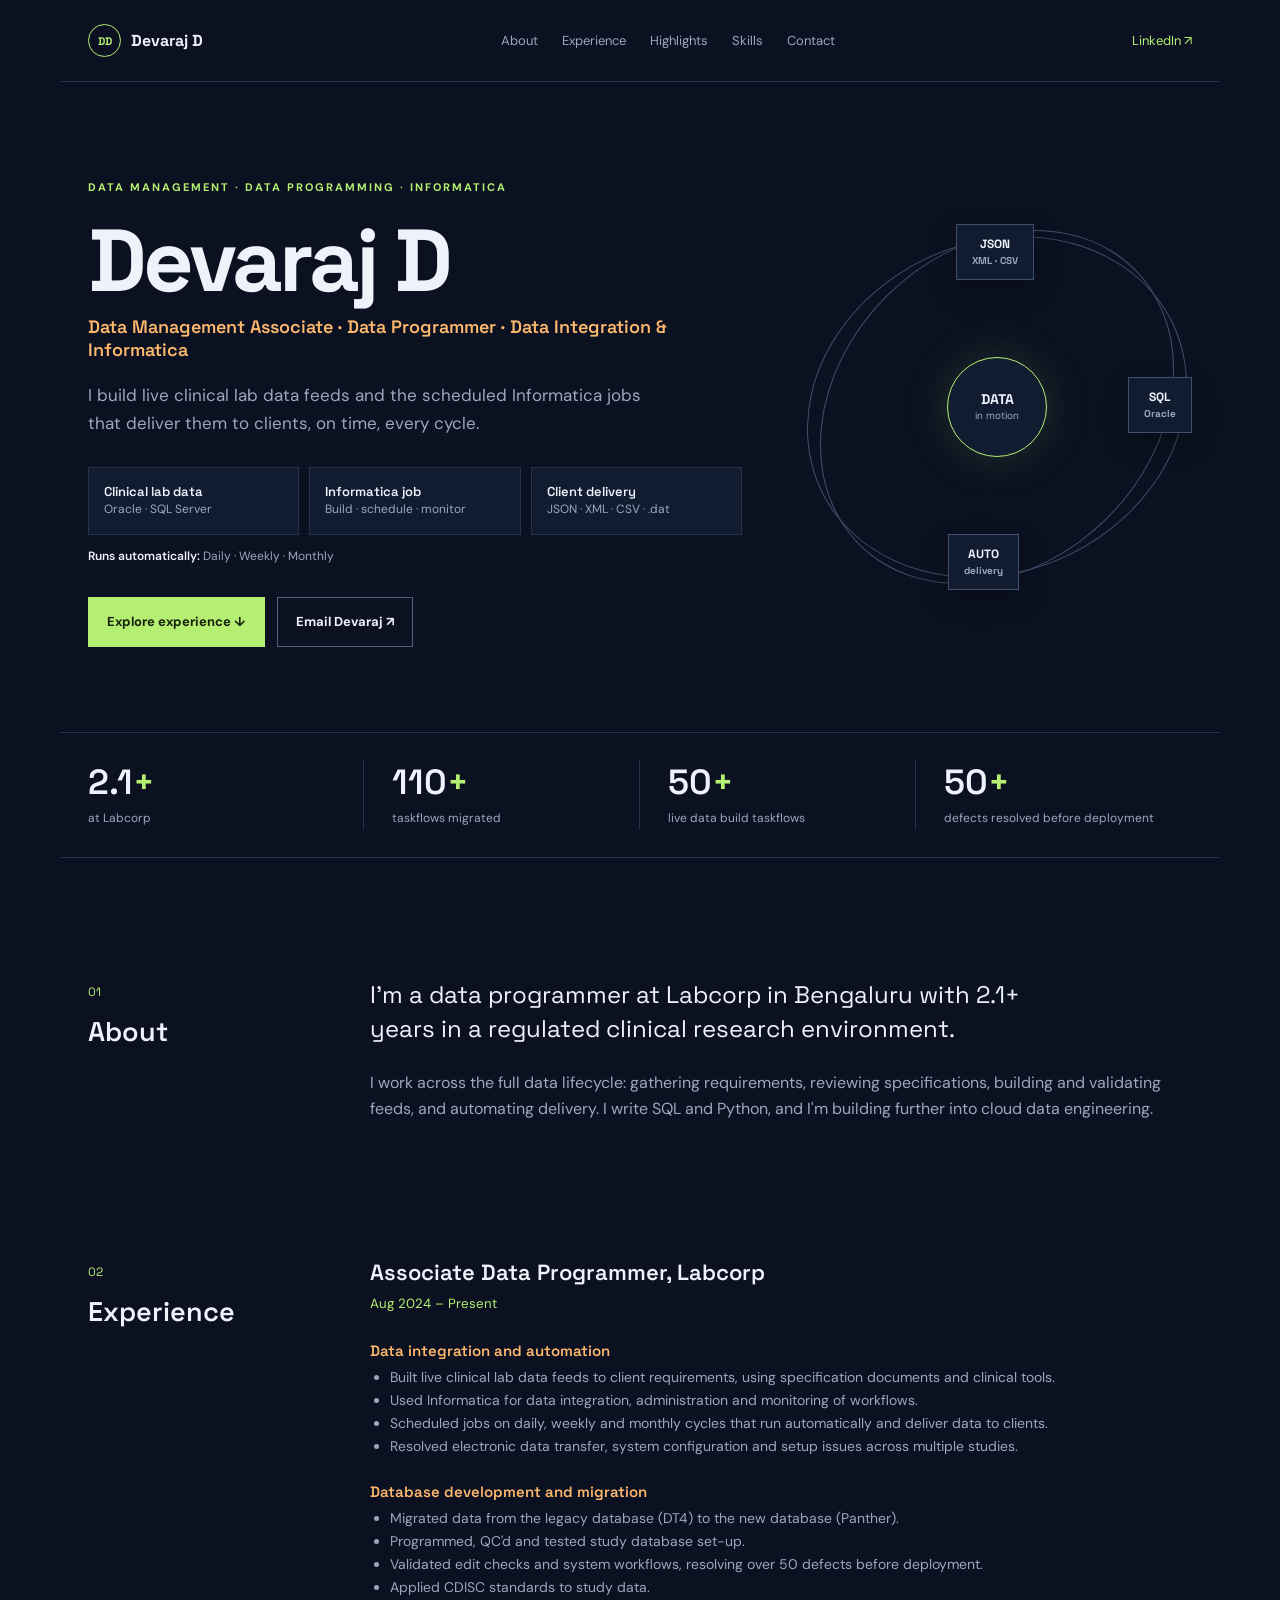
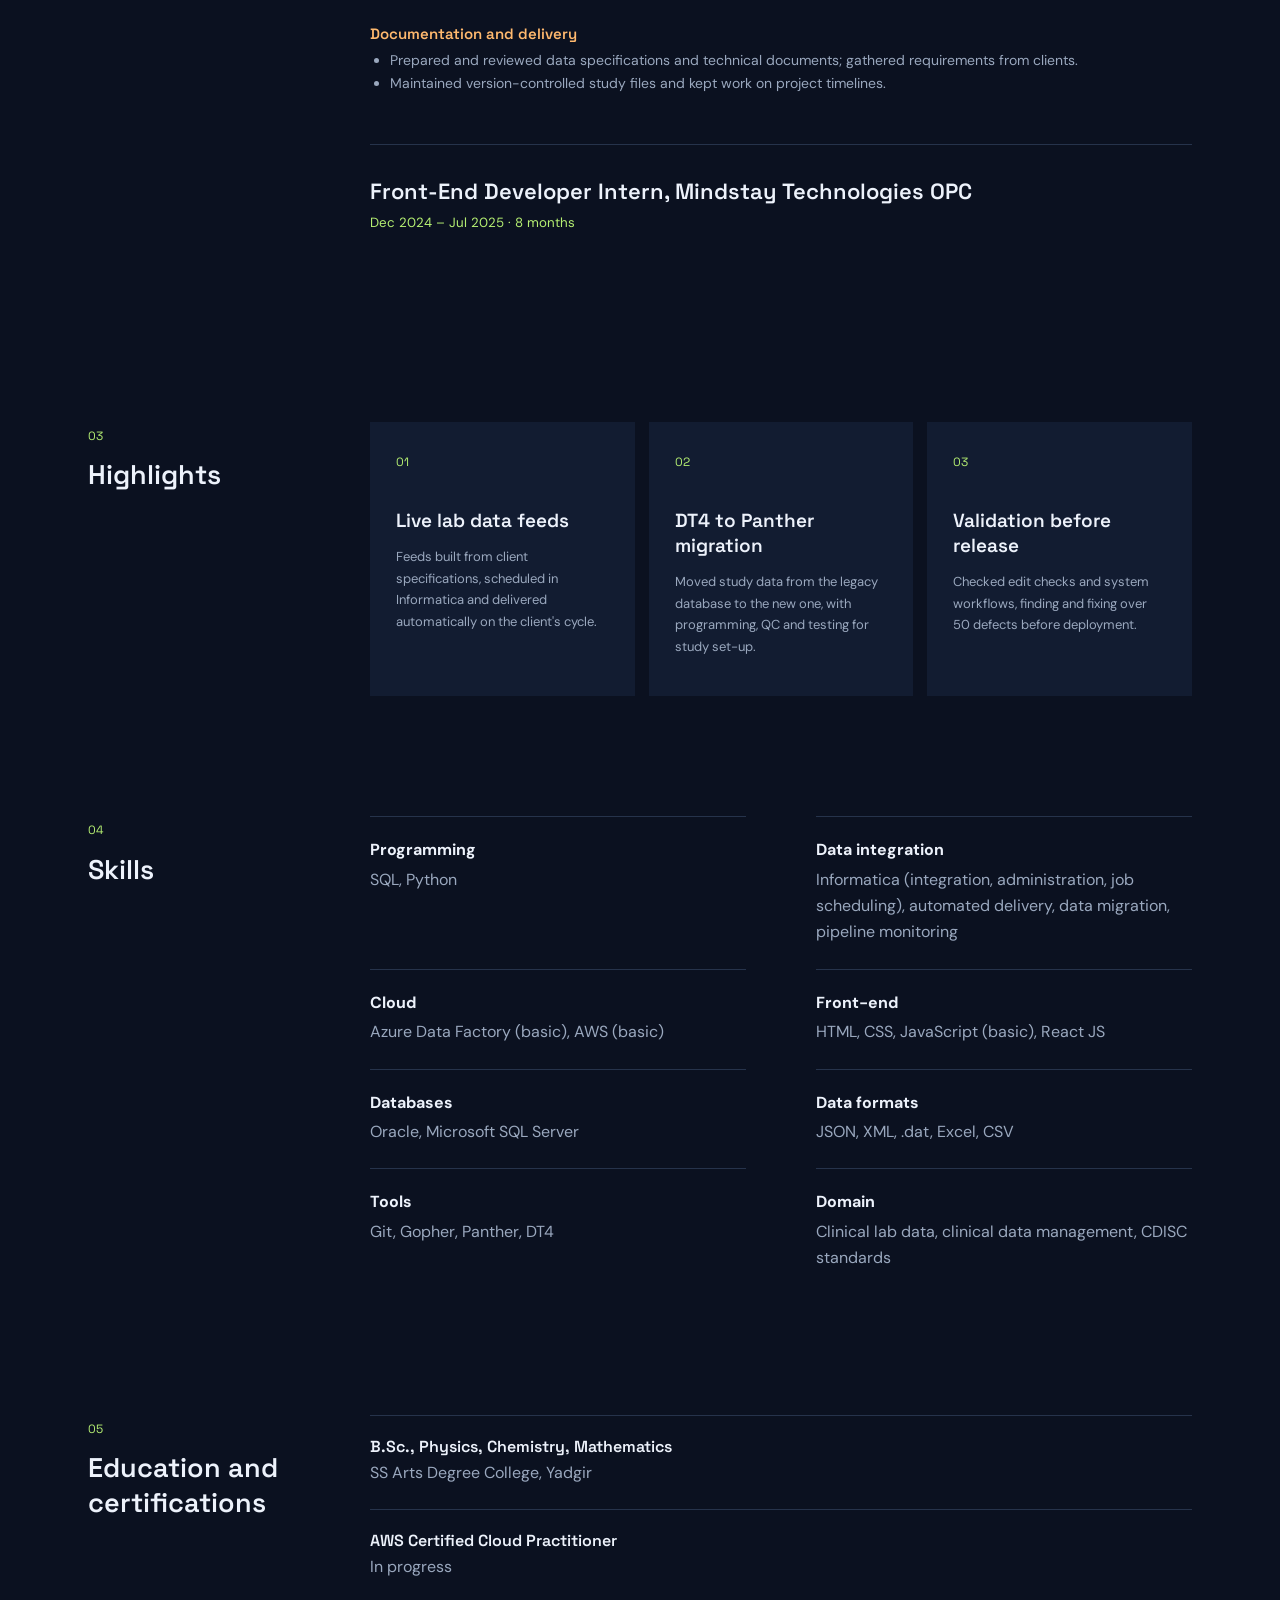
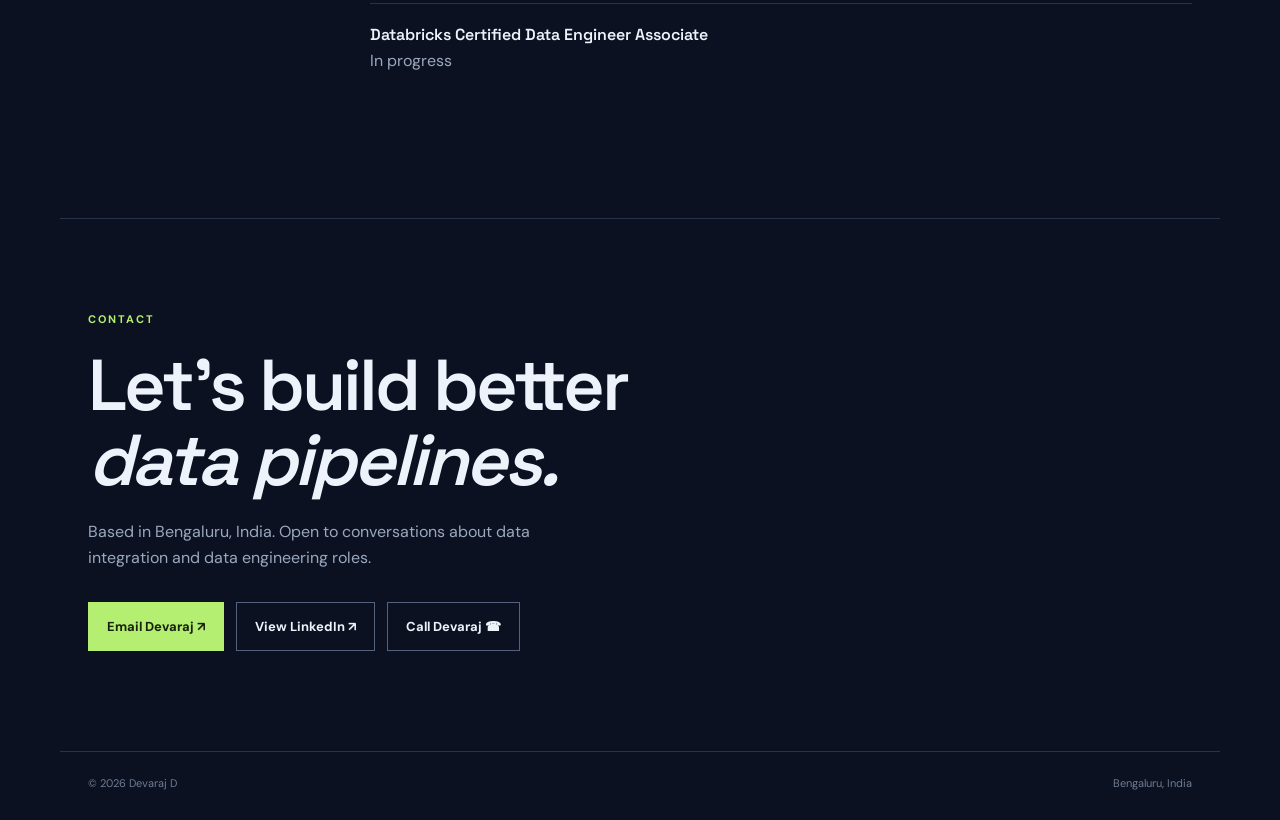
==== commit 7292704b: "Update portfolio with exact requested content and contact links" ====
--- a/index.html
+++ b/index.html
@@ -1 +1 @@
-<!doctype html><html lang="en"><head><meta charset="UTF-8"><meta name="viewport" content="width=device-width,initial-scale=1"><meta name="description" content="Devaraj D — Data Programmer and Data Integration professional"><title>Devaraj D | Data Integration</title><link rel="preconnect" href="https://fonts.googleapis.com"><link rel="preconnect" href="https://fonts.gstatic.com" crossorigin><link href="https://fonts.googleapis.com/css2?family=DM+Sans:wght@400;500;600;700&family=Space+Grotesk:wght@500;600;700&display=swap" rel="stylesheet"><link rel="stylesheet" href="styles.css"></head><body><header><a class="brand" href="#top"><b>DD</b> Devaraj D</a><nav><a href="#about">About</a><a href="#experience">Experience</a><a href="#skills">Skills</a><a href="#contact">Contact</a></nav><a class="linkedin" href="https://www.linkedin.com/in/devaraj-d-15b151332" target="_blank" rel="noopener">LinkedIn ↗</a></header><main id="top"><section class="hero wrap"><div><p class="eyebrow">DATA INTEGRATION · CLINICAL TECHNOLOGY</p><h1>Turning complex <em>data flows</em> into reliable delivery.</h1><p class="intro">I build live clinical lab data feeds and scheduled Informatica jobs that deliver to clients on time, every cycle.</p><div class="actions"><a class="button primary" href="#experience">Explore my work ↓</a><a class="button ghost" href="mailto:Puttuksatnoor@gmail.com">Email me ↗</a></div></div><div class="visual"><div class="ring one"></div><div class="ring two"></div><div class="core"><strong>DATA</strong><small>in motion</small></div><span class="badge top">JSON<br><small>XML · CSV</small></span><span class="badge right">SQL<br><small>Oracle</small></span><span class="badge bottom">AUTO<br><small>delivery</small></span></div></section><section class="stats wrap"><div><b>2.1<span>+</span></b><small>years at Labcorp</small></div><div><b>110<span>+</span></b><small>taskflows migrated</small></div><div><b>50<span>+</span></b><small>live data builds</small></div><div><b>50<span>+</span></b><small>defects resolved</small></div></section><section class="section wrap" id="about"><aside><i>01</i><h2>About me</h2></aside><div><p class="lead">I work across the full data lifecycle — from requirements and specifications to building, validating and automating feeds.</p><p class="muted">I'm a Data Programmer at Labcorp in Bengaluru, working in a regulated clinical research environment. I write SQL and Python, build with Informatica, and am growing deeper into cloud data engineering.</p></div></section><section class="section wrap" id="experience"><aside><i>02</i><h2>Experience</h2></aside><div class="timeline"><article><small>Aug 2024 — Present</small><h3>Associate Data Programmer</h3><label>Labcorp · Bengaluru</label><ul><li>Build live clinical lab data feeds from client specifications and schedule automated delivery through Informatica.</li><li>Program, QC and test study databases while migrating data from legacy DT4 to Panther.</li><li>Validate edit checks and workflows, resolving 50+ defects before deployment.</li></ul></article><article><small>Dec 2024 — Jul 2025</small><h3>Front-End Developer Intern</h3><label>Mindstay Technologies OPC</label></article></div></section><section class="section wrap" id="skills"><aside><i>03</i><h2>Toolkit</h2></aside><div class="skillgrid"><div><b>Programming</b><p>SQL · Python</p></div><div><b>Integration</b><p>Informatica · Scheduling · Monitoring</p></div><div><b>Cloud</b><p>Azure Data Factory · AWS</p></div><div><b>Databases</b><p>Oracle · Microsoft SQL Server</p></div><div><b>Formats</b><p>JSON · XML · .dat · Excel · CSV</p></div><div><b>Domain</b><p>Clinical data · CDISC standards</p></div></div></section><section class="contact wrap" id="contact"><p class="eyebrow">START A CONVERSATION</p><h2>Let's build better<br><em>data pipelines.</em></h2><p class="muted">Based in Bengaluru, India. Open to conversations about data integration and data engineering roles.</p><div class="actions"><a class="button primary" href="mailto:Puttuksatnoor@gmail.com">Email Devaraj ↗</a><a class="button ghost" href="tel:+919986866966">Call +91 99868 66966 ☎</a><a class="button ghost" href="https://www.linkedin.com/in/devaraj-d-15b151332" target="_blank" rel="noopener">Open LinkedIn ↗</a></div><div class="details"><a href="mailto:Puttuksatnoor@gmail.com">Puttuksatnoor@gmail.com</a><a href="tel:+919986866966">9986866996</a></div></section></main><footer class="wrap">© 2026 Devaraj D <span>Bengaluru, India</span></footer></body></html>+<!doctype html><html lang="en"><head><meta charset="UTF-8"><meta name="viewport" content="width=device-width,initial-scale=1"><meta name="description" content="Devaraj D — Data Management Associate, Data Programmer, and Data Integration & Informatica professional."><title>Devaraj D | Data Integration & Informatica</title><link rel="preconnect" href="https://fonts.googleapis.com"><link rel="preconnect" href="https://fonts.gstatic.com" crossorigin><link href="https://fonts.googleapis.com/css2?family=DM+Sans:wght@400;500;600;700&family=Space+Grotesk:wght@500;600;700&display=swap" rel="stylesheet"><link rel="stylesheet" href="styles.css"></head><body><header><a class="brand" href="#top"><b>DD</b> Devaraj D</a><nav><a href="#about">About</a><a href="#experience">Experience</a><a href="#highlights">Highlights</a><a href="#skills">Skills</a><a href="#contact">Contact</a></nav><a class="linkedin" href="https://www.linkedin.com/in/devaraj-d-15b151332" target="_blank" rel="noopener">LinkedIn ↗</a></header><main id="top"><section class="hero wrap"><div><p class="eyebrow">DATA MANAGEMENT · DATA PROGRAMMING · INFORMATICA</p><h1>Devaraj D</h1><p class="role-line">Data Management Associate · Data Programmer · Data Integration & Informatica</p><p class="intro">I build live clinical lab data feeds and the scheduled Informatica jobs that deliver them to clients, on time, every cycle.</p><div class="hero-cards"><div><strong>Clinical lab data</strong><span>Oracle · SQL Server</span></div><div><strong>Informatica job</strong><span>Build · schedule · monitor</span></div><div><strong>Client delivery</strong><span>JSON · XML · CSV · .dat</span></div></div><p class="runs"><b>Runs automatically:</b> Daily · Weekly · Monthly</p><div class="actions"><a class="button primary" href="#experience">Explore experience ↓</a><a class="button ghost" href="mailto:Puttuksatnoor@gmail.com">Email Devaraj ↗</a></div></div><div class="visual"><div class="ring one"></div><div class="ring two"></div><div class="core"><strong>DATA</strong><small>in motion</small></div><span class="badge top">JSON<br><small>XML · CSV</small></span><span class="badge right">SQL<br><small>Oracle</small></span><span class="badge bottom">AUTO<br><small>delivery</small></span></div></section><section class="stats wrap"><div><b>2.1<span>+</span></b><small>at Labcorp</small></div><div><b>110<span>+</span></b><small>taskflows migrated</small></div><div><b>50<span>+</span></b><small>live data build taskflows</small></div><div><b>50<span>+</span></b><small>defects resolved before deployment</small></div></section><section class="section wrap" id="about"><aside><i>01</i><h2>About</h2></aside><div><p class="lead">I'm a data programmer at Labcorp in Bengaluru with 2.1+ years in a regulated clinical research environment.</p><p class="muted">I work across the full data lifecycle: gathering requirements, reviewing specifications, building and validating feeds, and automating delivery. I write SQL and Python, and I'm building further into cloud data engineering.</p></div></section><section class="section wrap" id="experience"><aside><i>02</i><h2>Experience</h2></aside><div class="experience"><article><h3>Associate Data Programmer, Labcorp</h3><small>Aug 2024 – Present</small><h4>Data integration and automation</h4><ul><li>Built live clinical lab data feeds to client requirements, using specification documents and clinical tools.</li><li>Used Informatica for data integration, administration and monitoring of workflows.</li><li>Scheduled jobs on daily, weekly and monthly cycles that run automatically and deliver data to clients.</li><li>Resolved electronic data transfer, system configuration and setup issues across multiple studies.</li></ul><h4>Database development and migration</h4><ul><li>Migrated data from the legacy database (DT4) to the new database (Panther).</li><li>Programmed, QC'd and tested study database set-up.</li><li>Validated edit checks and system workflows, resolving over 50 defects before deployment.</li><li>Applied CDISC standards to study data.</li></ul><h4>Documentation and delivery</h4><ul><li>Prepared and reviewed data specifications and technical documents; gathered requirements from clients.</li><li>Maintained version-controlled study files and kept work on project timelines.</li></ul></article><article><h3>Front-End Developer Intern, Mindstay Technologies OPC</h3><small>Dec 2024 – Jul 2025 · 8 months</small></article></div></section><section class="section wrap" id="highlights"><aside><i>03</i><h2>Highlights</h2></aside><div class="highlight-grid"><article><span>01</span><h3>Live lab data feeds</h3><p>Feeds built from client specifications, scheduled in Informatica and delivered automatically on the client's cycle.</p></article><article><span>02</span><h3>DT4 to Panther migration</h3><p>Moved study data from the legacy database to the new one, with programming, QC and testing for study set-up.</p></article><article><span>03</span><h3>Validation before release</h3><p>Checked edit checks and system workflows, finding and fixing over 50 defects before deployment.</p></article></div></section><section class="section wrap" id="skills"><aside><i>04</i><h2>Skills</h2></aside><div class="skillgrid"><div><b>Programming</b><p>SQL, Python</p></div><div><b>Data integration</b><p>Informatica (integration, administration, job scheduling), automated delivery, data migration, pipeline monitoring</p></div><div><b>Cloud</b><p>Azure Data Factory (basic), AWS (basic)</p></div><div><b>Front-end</b><p>HTML, CSS, JavaScript (basic), React JS</p></div><div><b>Databases</b><p>Oracle, Microsoft SQL Server</p></div><div><b>Data formats</b><p>JSON, XML, .dat, Excel, CSV</p></div><div><b>Tools</b><p>Git, Gopher, Panther, DT4</p></div><div><b>Domain</b><p>Clinical lab data, clinical data management, CDISC standards</p></div></div></section><section class="section wrap education"><aside><i>05</i><h2>Education and certifications</h2></aside><div><div class="education-item"><h3>B.Sc., Physics, Chemistry, Mathematics</h3><p>SS Arts Degree College, Yadgir</p></div><div class="education-item"><h3>AWS Certified Cloud Practitioner</h3><p>In progress</p></div><div class="education-item"><h3>Databricks Certified Data Engineer Associate</h3><p>In progress</p></div></div></section><section class="contact wrap" id="contact"><p class="eyebrow">CONTACT</p><h2>Let's build better<br><em>data pipelines.</em></h2><p class="muted">Based in Bengaluru, India. Open to conversations about data integration and data engineering roles.</p><div class="actions"><a class="button primary" href="mailto:Puttuksatnoor@gmail.com">Email Devaraj ↗</a><a class="button ghost" href="https://www.linkedin.com/in/devaraj-d-15b151332" target="_blank" rel="noopener">View LinkedIn ↗</a><a class="button ghost" href="tel:+919986866966">Call Devaraj ☎</a></div></section></main><footer class="wrap">© 2026 Devaraj D <span>Bengaluru, India</span></footer></body></html>
--- a/styles.css
+++ b/styles.css
@@ -1 +1 @@
-:root{--bg:#0b1120;--panel:#121c31;--text:#edf2fb;--muted:#9aa8be;--line:#26334b;--lime:#b5ef72;--orange:#ffb96e}*{box-sizing:border-box}html{scroll-behavior:smooth}body{margin:0;background:var(--bg);color:var(--text);font:16px/1.65 'DM Sans',sans-serif}body:before{content:"";position:fixed;inset:0;pointer-events:none;opacity:.3;background:linear-gradient(#ffffff06 1px,transparent 1px),linear-gradient(90deg,#ffffff06 1px,transparent 1px);background-size:48px 48px}a{color:inherit;text-decoration:none;transition:.2s}header{height:82px;max-width:1160px;margin:auto;padding:0 28px;border-bottom:1px solid var(--line);display:flex;align-items:center;justify-content:space-between}.brand{font:700 16px 'Space Grotesk';display:flex;gap:10px;align-items:center}.brand b{border:1px solid var(--lime);border-radius:50%;width:33px;height:33px;display:grid;place-items:center;color:var(--lime);font-size:11px}nav{display:flex;gap:30px;color:var(--muted);font-size:13px}nav a:hover,.linkedin:hover,.details a:hover{color:var(--lime)}.linkedin{color:var(--lime);font-size:13px}.wrap{max-width:1160px;margin:auto;padding-left:28px;padding-right:28px}.hero{min-height:610px;display:flex;align-items:center;justify-content:space-between;gap:60px}.hero>div:first-child{max-width:650px}.eyebrow{color:var(--lime);letter-spacing:2px;font-size:11px;font-weight:700}.hero h1{font:700 clamp(48px,6.5vw,82px)/1.04 'Space Grotesk';letter-spacing:-4px;margin:24px 0}.hero em,.contact em{font-style:normal;color:var(--orange)}.intro{max-width:480px;color:var(--muted);font-size:17px}.actions{display:flex;gap:12px;flex-wrap:wrap;margin-top:30px}.button{display:inline-flex;align-items:center;justify-content:center;padding:13px 18px;border:1px solid var(--lime);font-size:13px;font-weight:700}.primary{background:var(--lime);color:#17220d}.ghost{border-color:#53627d}.button:hover{transform:translateY(-3px);box-shadow:0 9px 28px #b5ef7230}.visual{height:390px;width:390px;position:relative;flex:none}.ring{position:absolute;inset:30px 0;border:1px solid #40506c;border-radius:50%;transform:rotate(-25deg)}.ring.two{inset:0 38px;transform:rotate(45deg)}.core{position:absolute;top:145px;left:145px;width:100px;height:100px;border:1px solid var(--lime);border-radius:50%;background:var(--panel);display:grid;place-content:center;text-align:center;box-shadow:0 0 45px #b5ef7225}.core strong{font:700 14px 'Space Grotesk'}.core small,.badge small{color:var(--muted);font-size:10px}.badge{position:absolute;padding:11px 15px;background:var(--panel);border:1px solid #40506c;text-align:center;font:700 12px 'Space Grotesk';box-shadow:0 10px 25px #0004}.top{top:12px;left:154px}.right{top:165px;right:0}.bottom{bottom:12px;left:146px}.stats{display:grid;grid-template-columns:repeat(4,1fr);border-top:1px solid var(--line);border-bottom:1px solid var(--line);padding-top:27px;padding-bottom:27px}.stats div{border-right:1px solid var(--line);padding-left:28px}.stats div:first-child{padding-left:0}.stats div:last-child{border:0}.stats b{display:block;font:600 35px 'Space Grotesk'}.stats b span{color:var(--lime)}.stats small{color:var(--muted);font-size:12px}.section{padding-top:120px;display:grid;grid-template-columns:240px 1fr;gap:42px}.section aside i{color:var(--lime);font:12px 'Space Grotesk';font-style:normal}.section h2{font:600 27px 'Space Grotesk';margin:9px 0}.lead{font:24px/1.4 'Space Grotesk';max-width:700px;margin-top:0}.muted{color:var(--muted)}.timeline article{padding-bottom:36px;margin-bottom:34px;border-bottom:1px solid var(--line)}.timeline article:last-child{border:0}.timeline small{color:var(--lime)}.timeline h3{font:600 22px 'Space Grotesk';margin:7px 0 0}.timeline label{color:var(--orange);font-size:13px}.timeline ul{color:var(--muted);padding-left:20px;font-size:14px}.skillgrid{display:grid;grid-template-columns:repeat(2,1fr);gap:0 70px}.skillgrid div{border-top:1px solid var(--line);padding:20px 0}.skillgrid p{color:var(--muted);margin:3px 0}.contact{margin-top:120px;padding-top:80px;padding-bottom:100px;border-top:1px solid var(--line)}.contact h2{font:600 clamp(42px,6vw,72px)/1.05 'Space Grotesk';letter-spacing:-3px;margin:20px 0}.contact .muted{max-width:460px}.details{display:flex;gap:28px;flex-wrap:wrap;margin-top:25px;color:var(--muted);font-size:13px}footer{border-top:1px solid var(--line);padding-top:22px;padding-bottom:28px;color:#6f7d95;font-size:11px;display:flex;justify-content:space-between}@media(max-width:760px){header{height:70px}nav{display:none}.hero{display:block;padding-top:70px}.hero h1{letter-spacing:-2px}.visual{width:100%;height:310px;margin:55px auto 10px;transform:scale(.78)}.stats{grid-template-columns:repeat(2,1fr);gap:20px}.stats div:nth-child(2){border:0}.stats div:nth-child(3){padding-left:0}.section{display:block;padding-top:80px}.section aside{margin-bottom:28px}.skillgrid{grid-template-columns:1fr}.contact{margin-top:80px}footer{display:block}footer span{display:block;margin-top:7px}}
+:root{--bg:#0b1120;--panel:#121c31;--text:#edf2fb;--muted:#9aa8be;--line:#26334b;--lime:#b5ef72;--orange:#ffb96e}*{box-sizing:border-box}html{scroll-behavior:smooth}body{margin:0;background:var(--bg);color:var(--text);font:16px/1.65 'DM Sans',sans-serif}body:before{content:"";position:fixed;inset:0;pointer-events:none;opacity:.3;background:linear-gradient(#ffffff06 1px,transparent 1px),linear-gradient(90deg,#ffffff06 1px,transparent 1px);background-size:48px 48px}a{color:inherit;text-decoration:none;transition:.2s}header{height:82px;max-width:1160px;margin:auto;padding:0 28px;border-bottom:1px solid var(--line);display:flex;align-items:center;justify-content:space-between}.brand{font:700 16px 'Space Grotesk';display:flex;gap:10px;align-items:center}.brand b{border:1px solid var(--lime);border-radius:50%;width:33px;height:33px;display:grid;place-items:center;color:var(--lime);font-size:11px}nav{display:flex;gap:24px;color:var(--muted);font-size:13px}nav a:hover,.linkedin:hover,.details a:hover{color:var(--lime)}.linkedin{color:var(--lime);font-size:13px}.wrap{max-width:1160px;margin:auto;padding-left:28px;padding-right:28px}.hero{min-height:650px;display:flex;align-items:center;justify-content:space-between;gap:60px}.hero>div:first-child{max-width:700px}.eyebrow{color:var(--lime);letter-spacing:2px;font-size:11px;font-weight:700}.hero h1{font:700 clamp(52px,7vw,88px)/1 'Space Grotesk';letter-spacing:-4px;margin:20px 0 10px}.role-line{font:600 18px 'Space Grotesk';color:var(--orange);margin:0 0 20px}.intro{max-width:560px;color:var(--muted);font-size:17px}.actions{display:flex;gap:12px;flex-wrap:wrap;margin-top:30px}.button{display:inline-flex;align-items:center;justify-content:center;padding:13px 18px;border:1px solid var(--lime);font-size:13px;font-weight:700}.primary{background:var(--lime);color:#17220d}.ghost{border-color:#53627d}.button:hover{transform:translateY(-3px);box-shadow:0 9px 28px #b5ef7230}.hero-cards{display:grid;grid-template-columns:repeat(3,1fr);gap:10px;margin-top:30px}.hero-cards div{background:var(--panel);border:1px solid var(--line);padding:15px}.hero-cards strong,.hero-cards span{display:block}.hero-cards strong{font:600 13px 'Space Grotesk'}.hero-cards span,.runs{color:var(--muted);font-size:12px}.runs b{color:var(--text);font-weight:600}.visual{height:390px;width:390px;position:relative;flex:none}.ring{position:absolute;inset:30px 0;border:1px solid #40506c;border-radius:50%;transform:rotate(-25deg)}.ring.two{inset:0 38px;transform:rotate(45deg)}.core{position:absolute;top:145px;left:145px;width:100px;height:100px;border:1px solid var(--lime);border-radius:50%;background:var(--panel);display:grid;place-content:center;text-align:center;box-shadow:0 0 45px #b5ef7225}.core strong{font:700 14px 'Space Grotesk'}.core small,.badge small{color:var(--muted);font-size:10px}.badge{position:absolute;padding:11px 15px;background:var(--panel);border:1px solid #40506c;text-align:center;font:700 12px 'Space Grotesk';box-shadow:0 10px 25px #0004}.top{top:12px;left:154px}.right{top:165px;right:0}.bottom{bottom:12px;left:146px}.stats{display:grid;grid-template-columns:repeat(4,1fr);border-top:1px solid var(--line);border-bottom:1px solid var(--line);padding-top:27px;padding-bottom:27px}.stats div{border-right:1px solid var(--line);padding-left:28px}.stats div:first-child{padding-left:0}.stats div:last-child{border:0}.stats b{display:block;font:600 35px 'Space Grotesk'}.stats b span{color:var(--lime)}.stats small{color:var(--muted);font-size:12px}.section{padding-top:120px;display:grid;grid-template-columns:240px 1fr;gap:42px}.section aside i{color:var(--lime);font:12px 'Space Grotesk';font-style:normal}.section h2{font:600 27px 'Space Grotesk';margin:9px 0}.lead{font:24px/1.4 'Space Grotesk';max-width:700px;margin-top:0}.muted{color:var(--muted)}.experience article{padding-bottom:35px;margin-bottom:32px;border-bottom:1px solid var(--line)}.experience article:last-child{border:0}.experience h3{font:600 22px 'Space Grotesk';margin:0 0 4px}.experience small{color:var(--lime)}.experience h4{color:var(--orange);font:600 15px 'Space Grotesk';margin:24px 0 6px}.experience ul{color:var(--muted);padding-left:20px;font-size:14px;margin-top:0}.highlight-grid{display:grid;grid-template-columns:repeat(3,1fr);gap:14px}.highlight-grid article{background:var(--panel);padding:25px;min-height:220px;border:1px solid transparent}.highlight-grid article:hover{border-color:var(--lime)}.highlight-grid article>span{color:var(--lime);font:12px 'Space Grotesk'}.highlight-grid h3{font:600 19px 'Space Grotesk';margin:34px 0 10px}.highlight-grid p{color:var(--muted);font-size:13px}.skillgrid{display:grid;grid-template-columns:repeat(2,1fr);gap:0 70px}.skillgrid div,.education-item{border-top:1px solid var(--line);padding:20px 0}.skillgrid p,.education-item p{color:var(--muted);margin:3px 0}.education-item h3{font:600 16px 'Space Grotesk';margin:0}.contact{margin-top:120px;padding-top:80px;padding-bottom:100px;border-top:1px solid var(--line)}.contact h2{font:600 clamp(42px,6vw,72px)/1.05 'Space Grotesk';letter-spacing:-3px;margin:20px 0}.contact .muted{max-width:460px}footer{border-top:1px solid var(--line);padding-top:22px;padding-bottom:28px;color:#6f7d95;font-size:11px;display:flex;justify-content:space-between}@media(max-width:850px){nav{gap:12px}.hero{display:block;padding-top:70px}.visual{margin:55px auto 10px}.hero-cards{grid-template-columns:1fr}}@media(max-width:600px){header{height:70px}.site-header{padding:0 18px}nav{display:none}.hero h1{letter-spacing:-2px}.visual{width:100%;height:310px;transform:scale(.78)}.stats{grid-template-columns:repeat(2,1fr);gap:20px}.stats div:nth-child(2){border:0}.stats div:nth-child(3){padding-left:0}.section{display:block;padding-top:80px}.section aside{margin-bottom:28px}.highlight-grid,.skillgrid{grid-template-columns:1fr}.contact{margin-top:80px}footer{display:block}footer span{display:block;margin-top:7px}}
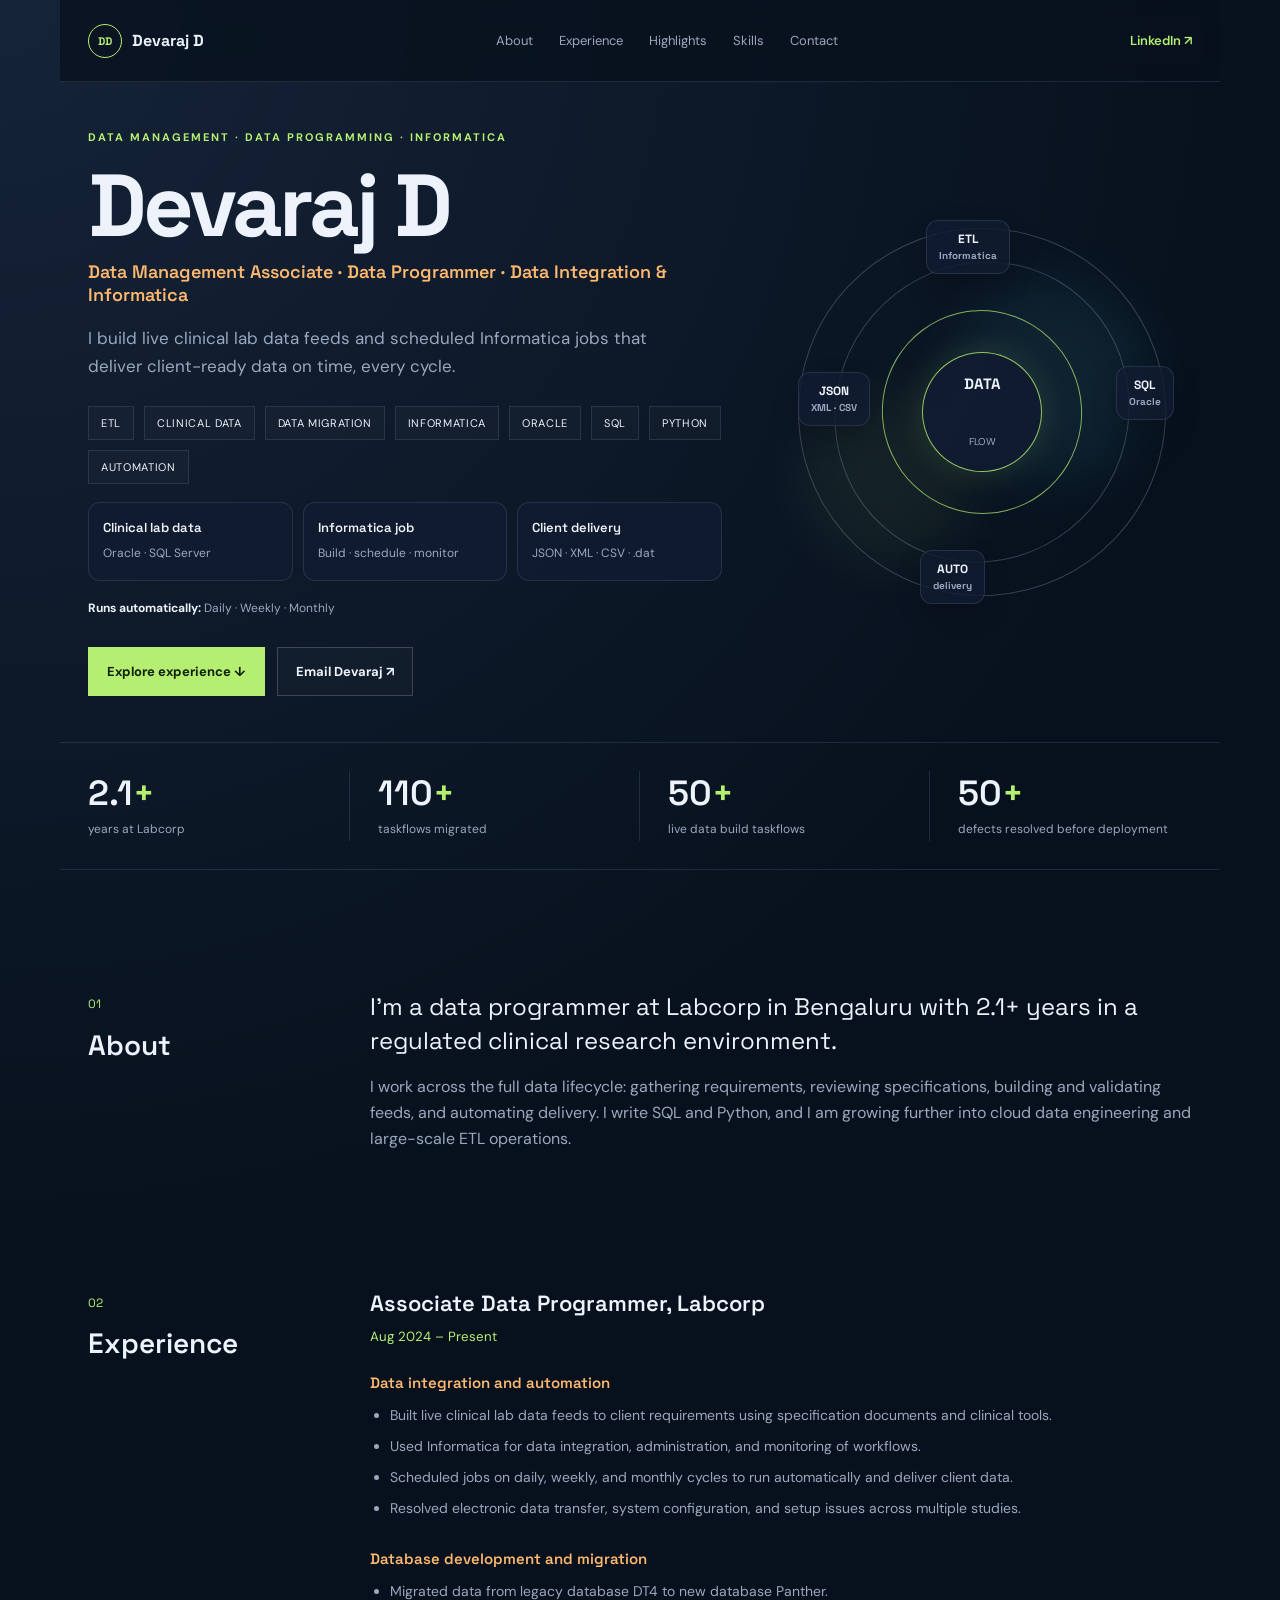
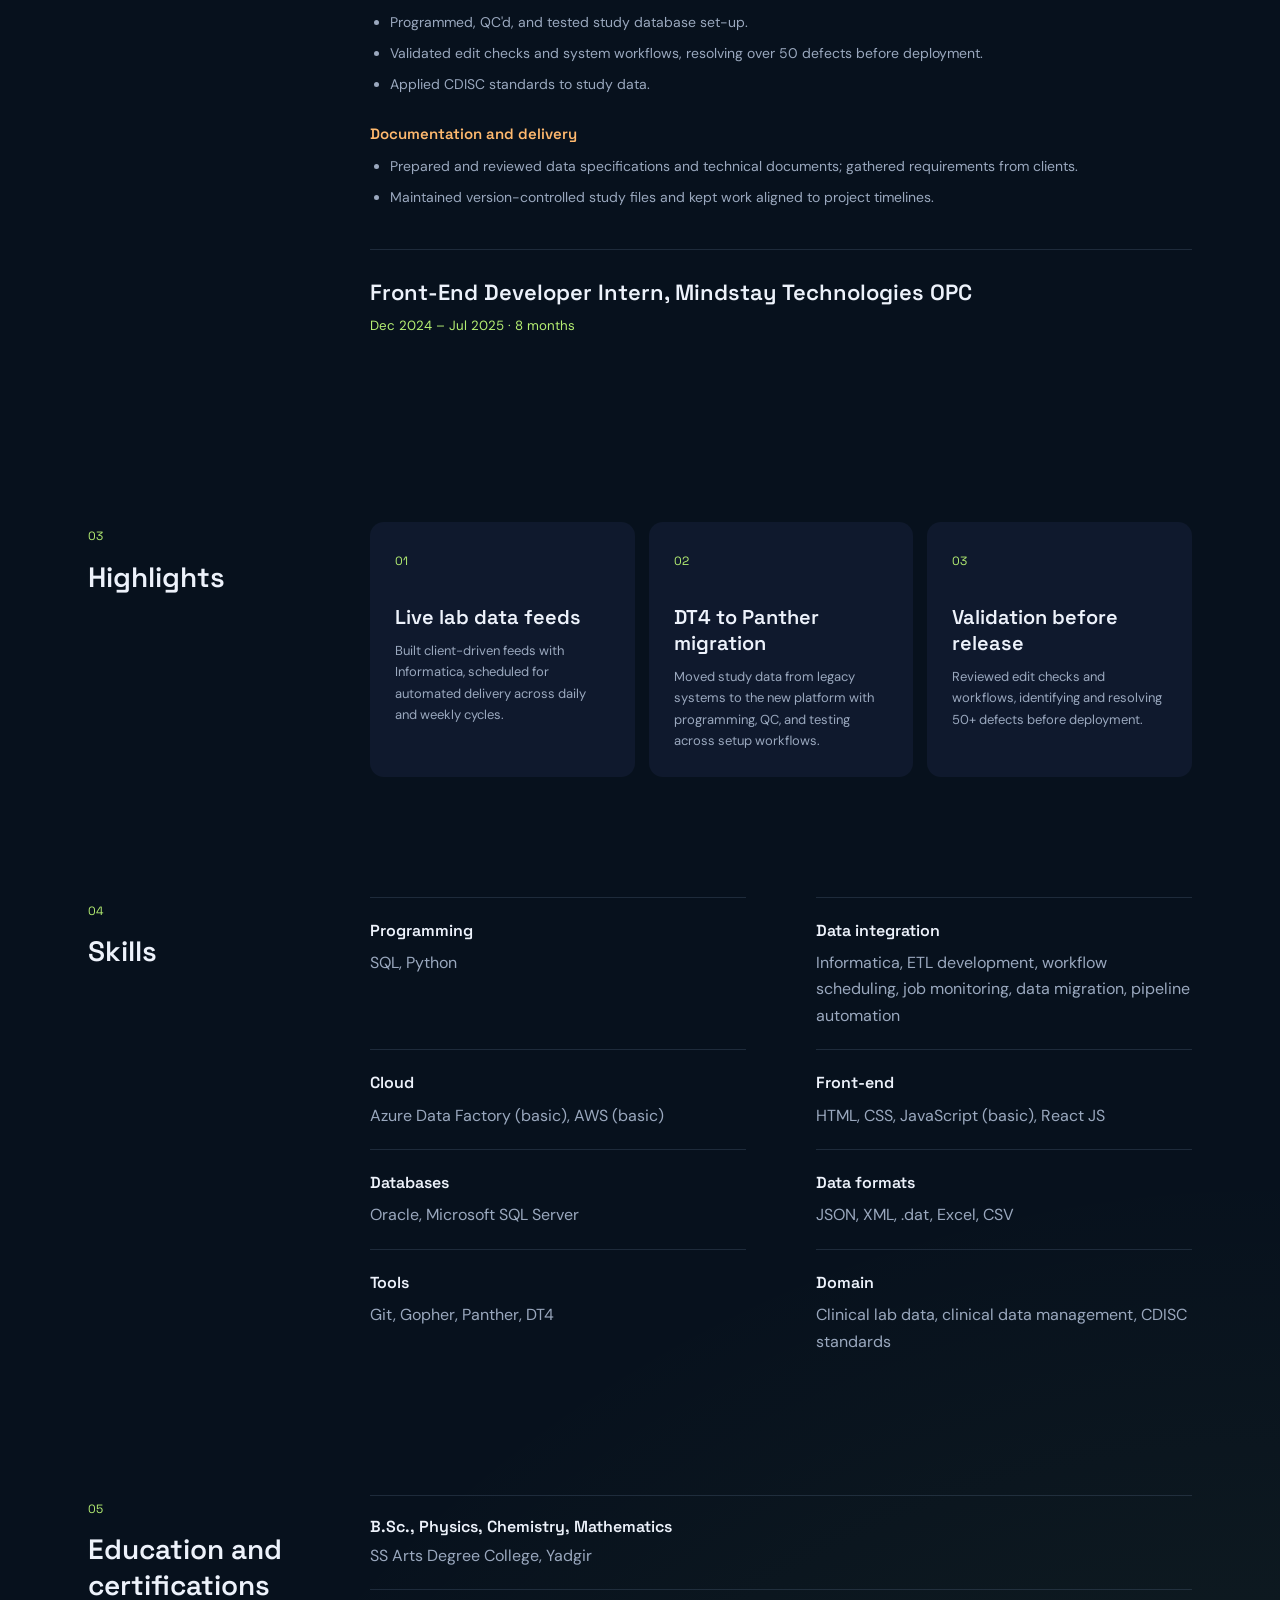
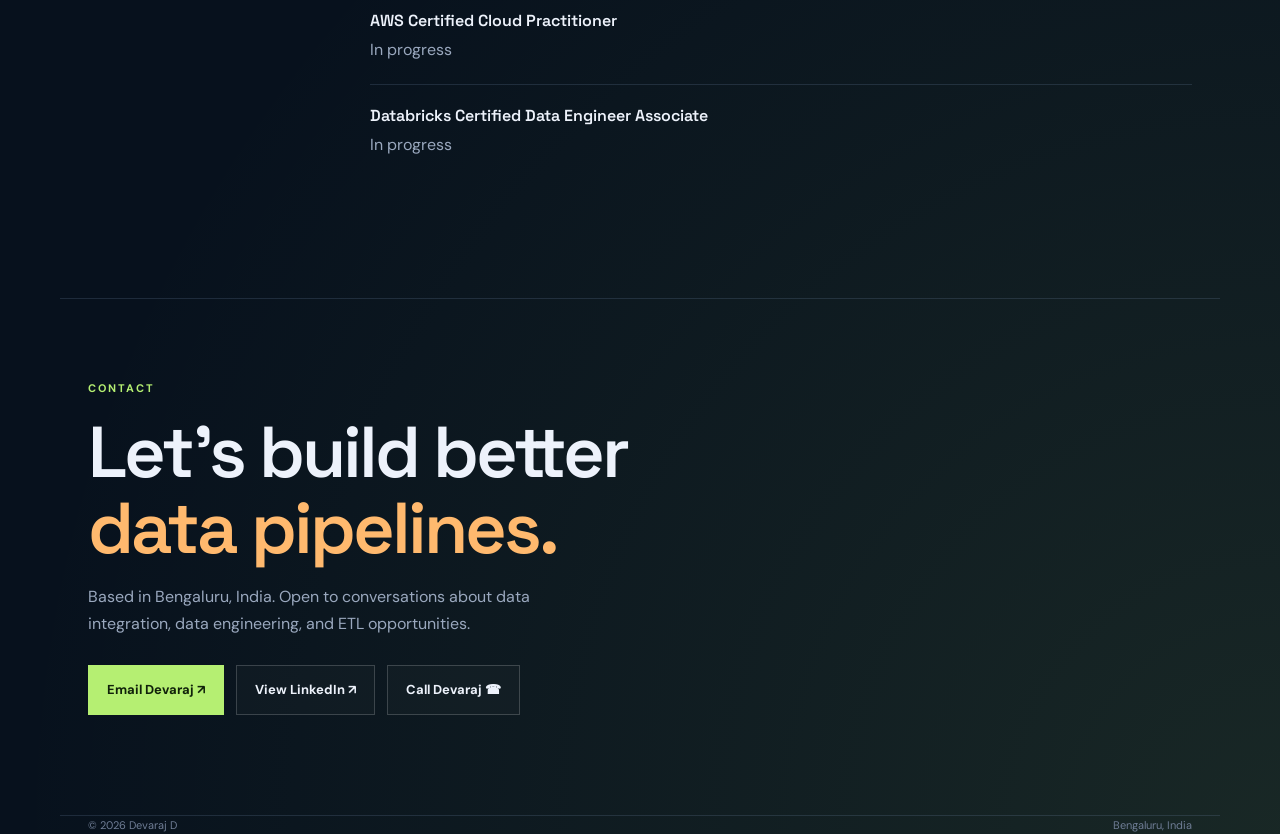
==== commit 42b4dbd1: "Refresh the portfolio with a more dynamic data-motion design and stronger resume keywords" ====
--- a/index.html
+++ b/index.html
@@ -1 +1,162 @@
-<!doctype html><html lang="en"><head><meta charset="UTF-8"><meta name="viewport" content="width=device-width,initial-scale=1"><meta name="description" content="Devaraj D — Data Management Associate, Data Programmer, and Data Integration & Informatica professional."><title>Devaraj D | Data Integration & Informatica</title><link rel="preconnect" href="https://fonts.googleapis.com"><link rel="preconnect" href="https://fonts.gstatic.com" crossorigin><link href="https://fonts.googleapis.com/css2?family=DM+Sans:wght@400;500;600;700&family=Space+Grotesk:wght@500;600;700&display=swap" rel="stylesheet"><link rel="stylesheet" href="styles.css"></head><body><header><a class="brand" href="#top"><b>DD</b> Devaraj D</a><nav><a href="#about">About</a><a href="#experience">Experience</a><a href="#highlights">Highlights</a><a href="#skills">Skills</a><a href="#contact">Contact</a></nav><a class="linkedin" href="https://www.linkedin.com/in/devaraj-d-15b151332" target="_blank" rel="noopener">LinkedIn ↗</a></header><main id="top"><section class="hero wrap"><div><p class="eyebrow">DATA MANAGEMENT · DATA PROGRAMMING · INFORMATICA</p><h1>Devaraj D</h1><p class="role-line">Data Management Associate · Data Programmer · Data Integration & Informatica</p><p class="intro">I build live clinical lab data feeds and the scheduled Informatica jobs that deliver them to clients, on time, every cycle.</p><div class="hero-cards"><div><strong>Clinical lab data</strong><span>Oracle · SQL Server</span></div><div><strong>Informatica job</strong><span>Build · schedule · monitor</span></div><div><strong>Client delivery</strong><span>JSON · XML · CSV · .dat</span></div></div><p class="runs"><b>Runs automatically:</b> Daily · Weekly · Monthly</p><div class="actions"><a class="button primary" href="#experience">Explore experience ↓</a><a class="button ghost" href="mailto:Puttuksatnoor@gmail.com">Email Devaraj ↗</a></div></div><div class="visual"><div class="ring one"></div><div class="ring two"></div><div class="core"><strong>DATA</strong><small>in motion</small></div><span class="badge top">JSON<br><small>XML · CSV</small></span><span class="badge right">SQL<br><small>Oracle</small></span><span class="badge bottom">AUTO<br><small>delivery</small></span></div></section><section class="stats wrap"><div><b>2.1<span>+</span></b><small>at Labcorp</small></div><div><b>110<span>+</span></b><small>taskflows migrated</small></div><div><b>50<span>+</span></b><small>live data build taskflows</small></div><div><b>50<span>+</span></b><small>defects resolved before deployment</small></div></section><section class="section wrap" id="about"><aside><i>01</i><h2>About</h2></aside><div><p class="lead">I'm a data programmer at Labcorp in Bengaluru with 2.1+ years in a regulated clinical research environment.</p><p class="muted">I work across the full data lifecycle: gathering requirements, reviewing specifications, building and validating feeds, and automating delivery. I write SQL and Python, and I'm building further into cloud data engineering.</p></div></section><section class="section wrap" id="experience"><aside><i>02</i><h2>Experience</h2></aside><div class="experience"><article><h3>Associate Data Programmer, Labcorp</h3><small>Aug 2024 – Present</small><h4>Data integration and automation</h4><ul><li>Built live clinical lab data feeds to client requirements, using specification documents and clinical tools.</li><li>Used Informatica for data integration, administration and monitoring of workflows.</li><li>Scheduled jobs on daily, weekly and monthly cycles that run automatically and deliver data to clients.</li><li>Resolved electronic data transfer, system configuration and setup issues across multiple studies.</li></ul><h4>Database development and migration</h4><ul><li>Migrated data from the legacy database (DT4) to the new database (Panther).</li><li>Programmed, QC'd and tested study database set-up.</li><li>Validated edit checks and system workflows, resolving over 50 defects before deployment.</li><li>Applied CDISC standards to study data.</li></ul><h4>Documentation and delivery</h4><ul><li>Prepared and reviewed data specifications and technical documents; gathered requirements from clients.</li><li>Maintained version-controlled study files and kept work on project timelines.</li></ul></article><article><h3>Front-End Developer Intern, Mindstay Technologies OPC</h3><small>Dec 2024 – Jul 2025 · 8 months</small></article></div></section><section class="section wrap" id="highlights"><aside><i>03</i><h2>Highlights</h2></aside><div class="highlight-grid"><article><span>01</span><h3>Live lab data feeds</h3><p>Feeds built from client specifications, scheduled in Informatica and delivered automatically on the client's cycle.</p></article><article><span>02</span><h3>DT4 to Panther migration</h3><p>Moved study data from the legacy database to the new one, with programming, QC and testing for study set-up.</p></article><article><span>03</span><h3>Validation before release</h3><p>Checked edit checks and system workflows, finding and fixing over 50 defects before deployment.</p></article></div></section><section class="section wrap" id="skills"><aside><i>04</i><h2>Skills</h2></aside><div class="skillgrid"><div><b>Programming</b><p>SQL, Python</p></div><div><b>Data integration</b><p>Informatica (integration, administration, job scheduling), automated delivery, data migration, pipeline monitoring</p></div><div><b>Cloud</b><p>Azure Data Factory (basic), AWS (basic)</p></div><div><b>Front-end</b><p>HTML, CSS, JavaScript (basic), React JS</p></div><div><b>Databases</b><p>Oracle, Microsoft SQL Server</p></div><div><b>Data formats</b><p>JSON, XML, .dat, Excel, CSV</p></div><div><b>Tools</b><p>Git, Gopher, Panther, DT4</p></div><div><b>Domain</b><p>Clinical lab data, clinical data management, CDISC standards</p></div></div></section><section class="section wrap education"><aside><i>05</i><h2>Education and certifications</h2></aside><div><div class="education-item"><h3>B.Sc., Physics, Chemistry, Mathematics</h3><p>SS Arts Degree College, Yadgir</p></div><div class="education-item"><h3>AWS Certified Cloud Practitioner</h3><p>In progress</p></div><div class="education-item"><h3>Databricks Certified Data Engineer Associate</h3><p>In progress</p></div></div></section><section class="contact wrap" id="contact"><p class="eyebrow">CONTACT</p><h2>Let's build better<br><em>data pipelines.</em></h2><p class="muted">Based in Bengaluru, India. Open to conversations about data integration and data engineering roles.</p><div class="actions"><a class="button primary" href="mailto:Puttuksatnoor@gmail.com">Email Devaraj ↗</a><a class="button ghost" href="https://www.linkedin.com/in/devaraj-d-15b151332" target="_blank" rel="noopener">View LinkedIn ↗</a><a class="button ghost" href="tel:+919986866966">Call Devaraj ☎</a></div></section></main><footer class="wrap">© 2026 Devaraj D <span>Bengaluru, India</span></footer></body></html>+<!doctype html>
+<html lang="en">
+<head>
+  <meta charset="UTF-8">
+  <meta name="viewport" content="width=device-width, initial-scale=1.0">
+  <meta name="description" content="Devaraj D — Data Management Associate, Data Programmer, and Informatica Data Integration professional focused on clinical lab data, SQL, ETL, and automation.">
+  <meta name="author" content="Devaraj D">
+  <title>Devaraj D | Data Integration & Informatica</title>
+  <link rel="preconnect" href="https://fonts.googleapis.com">
+  <link rel="preconnect" href="https://fonts.gstatic.com" crossorigin>
+  <link href="https://fonts.googleapis.com/css2?family=DM+Sans:wght@400;500;600;700&family=Space+Grotesk:wght@500;600;700&display=swap" rel="stylesheet">
+  <link rel="stylesheet" href="styles.css">
+</head>
+<body>
+  <header>
+    <a class="brand" href="#top"><b>DD</b> Devaraj D</a>
+    <nav aria-label="Main navigation">
+      <a href="#about">About</a>
+      <a href="#experience">Experience</a>
+      <a href="#highlights">Highlights</a>
+      <a href="#skills">Skills</a>
+      <a href="#contact">Contact</a>
+    </nav>
+    <a class="linkedin" href="https://www.linkedin.com/in/devaraj-d-15b151332" target="_blank" rel="noopener noreferrer">LinkedIn ↗</a>
+  </header>
+
+  <main id="top">
+    <section class="hero wrap">
+      <div class="hero-copy">
+        <p class="eyebrow">DATA MANAGEMENT · DATA PROGRAMMING · INFORMATICA</p>
+        <h1>Devaraj D</h1>
+        <p class="role-line">Data Management Associate · Data Programmer · Data Integration &amp; Informatica</p>
+        <p class="intro">I build live clinical lab data feeds and scheduled Informatica jobs that deliver client-ready data on time, every cycle.</p>
+
+        <div class="keyword-strip" aria-label="Keyword summary">
+          <span>ETL</span>
+          <span>Clinical Data</span>
+          <span>Data Migration</span>
+          <span>Informatica</span>
+          <span>Oracle</span>
+          <span>SQL</span>
+          <span>Python</span>
+          <span>Automation</span>
+        </div>
+
+        <div class="hero-cards">
+          <div><strong>Clinical lab data</strong><span>Oracle · SQL Server</span></div>
+          <div><strong>Informatica job</strong><span>Build · schedule · monitor</span></div>
+          <div><strong>Client delivery</strong><span>JSON · XML · CSV · .dat</span></div>
+        </div>
+        <p class="runs"><b>Runs automatically:</b> Daily · Weekly · Monthly</p>
+        <div class="actions">
+          <a class="button primary" href="#experience">Explore experience ↓</a>
+          <a class="button ghost" href="mailto:Puttuksatnoor@gmail.com">Email Devaraj ↗</a>
+        </div>
+      </div>
+
+      <div class="visual" aria-label="Data motion visual" role="img">
+        <div class="glow glow-1"></div>
+        <div class="glow glow-2"></div>
+        <div class="ring ring-outer"></div>
+        <div class="ring ring-inner"></div>
+        <div class="ring ring-mid"></div>
+        <div class="core"><strong>DATA</strong><small>FLOW</small></div>
+        <span class="badge top">ETL<br><small>Informatica</small></span>
+        <span class="badge right">SQL<br><small>Oracle</small></span>
+        <span class="badge bottom">AUTO<br><small>delivery</small></span>
+        <span class="badge left">JSON<br><small>XML · CSV</small></span>
+      </div>
+    </section>
+
+    <section class="stats wrap" aria-label="Career highlights">
+      <div><b>2.1<span>+</span></b><small>years at Labcorp</small></div>
+      <div><b>110<span>+</span></b><small>taskflows migrated</small></div>
+      <div><b>50<span>+</span></b><small>live data build taskflows</small></div>
+      <div><b>50<span>+</span></b><small>defects resolved before deployment</small></div>
+    </section>
+
+    <section class="section wrap" id="about">
+      <aside><i>01</i><h2>About</h2></aside>
+      <div>
+        <p class="lead">I'm a data programmer at Labcorp in Bengaluru with 2.1+ years in a regulated clinical research environment.</p>
+        <p class="muted">I work across the full data lifecycle: gathering requirements, reviewing specifications, building and validating feeds, and automating delivery. I write SQL and Python, and I am growing further into cloud data engineering and large-scale ETL operations.</p>
+      </div>
+    </section>
+
+    <section class="section wrap" id="experience">
+      <aside><i>02</i><h2>Experience</h2></aside>
+      <div class="experience">
+        <article>
+          <h3>Associate Data Programmer, Labcorp</h3><small>Aug 2024 – Present</small>
+          <h4>Data integration and automation</h4>
+          <ul>
+            <li>Built live clinical lab data feeds to client requirements using specification documents and clinical tools.</li>
+            <li>Used Informatica for data integration, administration, and monitoring of workflows.</li>
+            <li>Scheduled jobs on daily, weekly, and monthly cycles to run automatically and deliver client data.</li>
+            <li>Resolved electronic data transfer, system configuration, and setup issues across multiple studies.</li>
+          </ul>
+          <h4>Database development and migration</h4>
+          <ul>
+            <li>Migrated data from legacy database DT4 to new database Panther.</li>
+            <li>Programmed, QC'd, and tested study database set-up.</li>
+            <li>Validated edit checks and system workflows, resolving over 50 defects before deployment.</li>
+            <li>Applied CDISC standards to study data.</li>
+          </ul>
+          <h4>Documentation and delivery</h4>
+          <ul>
+            <li>Prepared and reviewed data specifications and technical documents; gathered requirements from clients.</li>
+            <li>Maintained version-controlled study files and kept work aligned to project timelines.</li>
+          </ul>
+        </article>
+        <article><h3>Front-End Developer Intern, Mindstay Technologies OPC</h3><small>Dec 2024 – Jul 2025 · 8 months</small></article>
+      </div>
+    </section>
+
+    <section class="section wrap" id="highlights">
+      <aside><i>03</i><h2>Highlights</h2></aside>
+      <div class="highlight-grid">
+        <article><span>01</span><h3>Live lab data feeds</h3><p>Built client-driven feeds with Informatica, scheduled for automated delivery across daily and weekly cycles.</p></article>
+        <article><span>02</span><h3>DT4 to Panther migration</h3><p>Moved study data from legacy systems to the new platform with programming, QC, and testing across setup workflows.</p></article>
+        <article><span>03</span><h3>Validation before release</h3><p>Reviewed edit checks and workflows, identifying and resolving 50+ defects before deployment.</p></article>
+      </div>
+    </section>
+
+    <section class="section wrap" id="skills">
+      <aside><i>04</i><h2>Skills</h2></aside>
+      <div class="skillgrid">
+        <div><b>Programming</b><p>SQL, Python</p></div>
+        <div><b>Data integration</b><p>Informatica, ETL development, workflow scheduling, job monitoring, data migration, pipeline automation</p></div>
+        <div><b>Cloud</b><p>Azure Data Factory (basic), AWS (basic)</p></div>
+        <div><b>Front-end</b><p>HTML, CSS, JavaScript (basic), React JS</p></div>
+        <div><b>Databases</b><p>Oracle, Microsoft SQL Server</p></div>
+        <div><b>Data formats</b><p>JSON, XML, .dat, Excel, CSV</p></div>
+        <div><b>Tools</b><p>Git, Gopher, Panther, DT4</p></div>
+        <div><b>Domain</b><p>Clinical lab data, clinical data management, CDISC standards</p></div>
+      </div>
+    </section>
+
+    <section class="section wrap education">
+      <aside><i>05</i><h2>Education and certifications</h2></aside>
+      <div>
+        <div class="education-item"><h3>B.Sc., Physics, Chemistry, Mathematics</h3><p>SS Arts Degree College, Yadgir</p></div>
+        <div class="education-item"><h3>AWS Certified Cloud Practitioner</h3><p>In progress</p></div>
+        <div class="education-item"><h3>Databricks Certified Data Engineer Associate</h3><p>In progress</p></div>
+      </div>
+    </section>
+
+    <section class="contact wrap" id="contact">
+      <p class="eyebrow">CONTACT</p>
+      <h2>Let's build better<br><em>data pipelines.</em></h2>
+      <p class="muted">Based in Bengaluru, India. Open to conversations about data integration, data engineering, and ETL opportunities.</p>
+      <div class="actions">
+        <a class="button primary" href="mailto:Puttuksatnoor@gmail.com">Email Devaraj ↗</a>
+        <a class="button ghost" href="https://www.linkedin.com/in/devaraj-d-15b151332" target="_blank" rel="noopener noreferrer">View LinkedIn ↗</a>
+        <a class="button ghost" href="tel:+919986866966">Call Devaraj ☎</a>
+      </div>
+    </section>
+  </main>
+
+  <footer class="wrap"><span>© 2026 Devaraj D</span><span>Bengaluru, India</span></footer>
+</body>
+</html>
--- a/styles.css
+++ b/styles.css
@@ -1 +1,543 @@
-:root{--bg:#0b1120;--panel:#121c31;--text:#edf2fb;--muted:#9aa8be;--line:#26334b;--lime:#b5ef72;--orange:#ffb96e}*{box-sizing:border-box}html{scroll-behavior:smooth}body{margin:0;background:var(--bg);color:var(--text);font:16px/1.65 'DM Sans',sans-serif}body:before{content:"";position:fixed;inset:0;pointer-events:none;opacity:.3;background:linear-gradient(#ffffff06 1px,transparent 1px),linear-gradient(90deg,#ffffff06 1px,transparent 1px);background-size:48px 48px}a{color:inherit;text-decoration:none;transition:.2s}header{height:82px;max-width:1160px;margin:auto;padding:0 28px;border-bottom:1px solid var(--line);display:flex;align-items:center;justify-content:space-between}.brand{font:700 16px 'Space Grotesk';display:flex;gap:10px;align-items:center}.brand b{border:1px solid var(--lime);border-radius:50%;width:33px;height:33px;display:grid;place-items:center;color:var(--lime);font-size:11px}nav{display:flex;gap:24px;color:var(--muted);font-size:13px}nav a:hover,.linkedin:hover,.details a:hover{color:var(--lime)}.linkedin{color:var(--lime);font-size:13px}.wrap{max-width:1160px;margin:auto;padding-left:28px;padding-right:28px}.hero{min-height:650px;display:flex;align-items:center;justify-content:space-between;gap:60px}.hero>div:first-child{max-width:700px}.eyebrow{color:var(--lime);letter-spacing:2px;font-size:11px;font-weight:700}.hero h1{font:700 clamp(52px,7vw,88px)/1 'Space Grotesk';letter-spacing:-4px;margin:20px 0 10px}.role-line{font:600 18px 'Space Grotesk';color:var(--orange);margin:0 0 20px}.intro{max-width:560px;color:var(--muted);font-size:17px}.actions{display:flex;gap:12px;flex-wrap:wrap;margin-top:30px}.button{display:inline-flex;align-items:center;justify-content:center;padding:13px 18px;border:1px solid var(--lime);font-size:13px;font-weight:700}.primary{background:var(--lime);color:#17220d}.ghost{border-color:#53627d}.button:hover{transform:translateY(-3px);box-shadow:0 9px 28px #b5ef7230}.hero-cards{display:grid;grid-template-columns:repeat(3,1fr);gap:10px;margin-top:30px}.hero-cards div{background:var(--panel);border:1px solid var(--line);padding:15px}.hero-cards strong,.hero-cards span{display:block}.hero-cards strong{font:600 13px 'Space Grotesk'}.hero-cards span,.runs{color:var(--muted);font-size:12px}.runs b{color:var(--text);font-weight:600}.visual{height:390px;width:390px;position:relative;flex:none}.ring{position:absolute;inset:30px 0;border:1px solid #40506c;border-radius:50%;transform:rotate(-25deg)}.ring.two{inset:0 38px;transform:rotate(45deg)}.core{position:absolute;top:145px;left:145px;width:100px;height:100px;border:1px solid var(--lime);border-radius:50%;background:var(--panel);display:grid;place-content:center;text-align:center;box-shadow:0 0 45px #b5ef7225}.core strong{font:700 14px 'Space Grotesk'}.core small,.badge small{color:var(--muted);font-size:10px}.badge{position:absolute;padding:11px 15px;background:var(--panel);border:1px solid #40506c;text-align:center;font:700 12px 'Space Grotesk';box-shadow:0 10px 25px #0004}.top{top:12px;left:154px}.right{top:165px;right:0}.bottom{bottom:12px;left:146px}.stats{display:grid;grid-template-columns:repeat(4,1fr);border-top:1px solid var(--line);border-bottom:1px solid var(--line);padding-top:27px;padding-bottom:27px}.stats div{border-right:1px solid var(--line);padding-left:28px}.stats div:first-child{padding-left:0}.stats div:last-child{border:0}.stats b{display:block;font:600 35px 'Space Grotesk'}.stats b span{color:var(--lime)}.stats small{color:var(--muted);font-size:12px}.section{padding-top:120px;display:grid;grid-template-columns:240px 1fr;gap:42px}.section aside i{color:var(--lime);font:12px 'Space Grotesk';font-style:normal}.section h2{font:600 27px 'Space Grotesk';margin:9px 0}.lead{font:24px/1.4 'Space Grotesk';max-width:700px;margin-top:0}.muted{color:var(--muted)}.experience article{padding-bottom:35px;margin-bottom:32px;border-bottom:1px solid var(--line)}.experience article:last-child{border:0}.experience h3{font:600 22px 'Space Grotesk';margin:0 0 4px}.experience small{color:var(--lime)}.experience h4{color:var(--orange);font:600 15px 'Space Grotesk';margin:24px 0 6px}.experience ul{color:var(--muted);padding-left:20px;font-size:14px;margin-top:0}.highlight-grid{display:grid;grid-template-columns:repeat(3,1fr);gap:14px}.highlight-grid article{background:var(--panel);padding:25px;min-height:220px;border:1px solid transparent}.highlight-grid article:hover{border-color:var(--lime)}.highlight-grid article>span{color:var(--lime);font:12px 'Space Grotesk'}.highlight-grid h3{font:600 19px 'Space Grotesk';margin:34px 0 10px}.highlight-grid p{color:var(--muted);font-size:13px}.skillgrid{display:grid;grid-template-columns:repeat(2,1fr);gap:0 70px}.skillgrid div,.education-item{border-top:1px solid var(--line);padding:20px 0}.skillgrid p,.education-item p{color:var(--muted);margin:3px 0}.education-item h3{font:600 16px 'Space Grotesk';margin:0}.contact{margin-top:120px;padding-top:80px;padding-bottom:100px;border-top:1px solid var(--line)}.contact h2{font:600 clamp(42px,6vw,72px)/1.05 'Space Grotesk';letter-spacing:-3px;margin:20px 0}.contact .muted{max-width:460px}footer{border-top:1px solid var(--line);padding-top:22px;padding-bottom:28px;color:#6f7d95;font-size:11px;display:flex;justify-content:space-between}@media(max-width:850px){nav{gap:12px}.hero{display:block;padding-top:70px}.visual{margin:55px auto 10px}.hero-cards{grid-template-columns:1fr}}@media(max-width:600px){header{height:70px}.site-header{padding:0 18px}nav{display:none}.hero h1{letter-spacing:-2px}.visual{width:100%;height:310px;transform:scale(.78)}.stats{grid-template-columns:repeat(2,1fr);gap:20px}.stats div:nth-child(2){border:0}.stats div:nth-child(3){padding-left:0}.section{display:block;padding-top:80px}.section aside{margin-bottom:28px}.highlight-grid,.skillgrid{grid-template-columns:1fr}.contact{margin-top:80px}footer{display:block}footer span{display:block;margin-top:7px}}
+:root {
+  --bg: #07111d;
+  --bg-2: #0d1b2a;
+  --panel: rgba(18, 28, 49, 0.9);
+  --panel-solid: #121c31;
+  --text: #edf2fb;
+  --muted: #9aa8be;
+  --line: rgba(120, 145, 180, 0.2);
+  --lime: #b5ef72;
+  --orange: #ffb96e;
+  --cyan: #5fe3ff;
+  --blue: #7ea8ff;
+}
+
+* { box-sizing: border-box; }
+html { scroll-behavior: smooth; }
+body {
+  margin: 0;
+  font: 16px/1.65 'DM Sans', sans-serif;
+  background:
+    radial-gradient(circle at top left, rgba(127, 168, 255, 0.12), transparent 30%),
+    radial-gradient(circle at bottom right, rgba(181, 239, 114, 0.10), transparent 30%),
+    var(--bg);
+  color: var(--text);
+}
+body::before {
+  content: "";
+  position: fixed;
+  inset: 0;
+  pointer-events: none;
+  opacity: 0.28;
+  background-image: linear-gradient(rgba(255,255,255,0.02) 1px, transparent 1px),
+                    linear-gradient(90deg, rgba(255,255,255,0.02) 1px, transparent 1px);
+  background-size: 46px 46px;
+}
+
+a {
+  color: inherit;
+  text-decoration: none;
+  transition: 0.2s ease;
+}
+
+header {
+  position: sticky;
+  top: 0;
+  z-index: 5;
+  max-width: 1160px;
+  height: 82px;
+  margin: 0 auto;
+  padding: 0 28px;
+  display: flex;
+  align-items: center;
+  justify-content: space-between;
+  border-bottom: 1px solid var(--line);
+  background: rgba(7, 17, 29, 0.75);
+  backdrop-filter: blur(10px);
+}
+
+.brand {
+  display: flex;
+  align-items: center;
+  gap: 10px;
+  font: 700 16px 'Space Grotesk', sans-serif;
+}
+
+.brand b {
+  width: 34px;
+  height: 34px;
+  display: grid;
+  place-items: center;
+  border: 1px solid var(--lime);
+  border-radius: 50%;
+  color: var(--lime);
+  font-size: 11px;
+}
+
+nav {
+  display: flex;
+  gap: 26px;
+  font-size: 13px;
+  color: var(--muted);
+}
+nav a:hover, .linkedin:hover {
+  color: var(--lime);
+}
+
+.linkedin {
+  color: var(--lime);
+  font-size: 13px;
+  font-weight: 600;
+}
+
+.wrap {
+  max-width: 1160px;
+  margin: 0 auto;
+  padding: 0 28px;
+}
+
+.hero {
+  min-height: 660px;
+  display: flex;
+  align-items: center;
+  justify-content: space-between;
+  gap: 50px;
+}
+
+.hero-copy { max-width: 700px; }
+
+.eyebrow {
+  margin: 0;
+  color: var(--lime);
+  letter-spacing: 2px;
+  font-size: 11px;
+  font-weight: 700;
+}
+
+.hero h1 {
+  margin: 16px 0 10px;
+  font: 700 clamp(52px, 7vw, 88px)/1 'Space Grotesk', sans-serif;
+  letter-spacing: -4px;
+}
+
+.role-line {
+  margin: 0 0 18px;
+  color: var(--orange);
+  font: 600 18px 'Space Grotesk', sans-serif;
+}
+
+.intro {
+  max-width: 560px;
+  margin: 0;
+  color: var(--muted);
+  font-size: 17px;
+}
+
+.keyword-strip {
+  display: flex;
+  flex-wrap: wrap;
+  gap: 10px;
+  margin: 26px 0 18px;
+}
+
+.keyword-strip span {
+  display: inline-flex;
+  align-items: center;
+  padding: 7px 12px;
+  border: 1px solid var(--line);
+  background: rgba(255,255,255,0.02);
+  color: var(--text);
+  font-size: 11px;
+  letter-spacing: 0.06em;
+  text-transform: uppercase;
+}
+
+.hero-cards {
+  display: grid;
+  grid-template-columns: repeat(3, minmax(140px, 1fr));
+  gap: 10px;
+  margin-top: 18px;
+}
+
+.hero-cards div {
+  padding: 16px 14px;
+  background: rgba(18, 28, 49, 0.8);
+  border: 1px solid var(--line);
+  border-radius: 12px;
+}
+
+.hero-cards strong,
+.hero-cards span {
+  display: block;
+}
+
+.hero-cards strong {
+  font: 600 13px 'Space Grotesk', sans-serif;
+  margin-bottom: 8px;
+}
+
+.hero-cards span,
+.runs {
+  color: var(--muted);
+  font-size: 12px;
+}
+
+.runs {
+  margin: 18px 0 0;
+}
+
+.runs b { color: var(--text); }
+
+.actions {
+  display: flex;
+  gap: 12px;
+  flex-wrap: wrap;
+  margin-top: 28px;
+}
+
+.button {
+  display: inline-flex;
+  align-items: center;
+  justify-content: center;
+  padding: 13px 18px;
+  border: 1px solid var(--lime);
+  font-size: 13px;
+  font-weight: 700;
+  transition: 0.2s ease;
+}
+
+.button:hover {
+  transform: translateY(-2px);
+  box-shadow: 0 10px 24px rgba(181, 239, 114, 0.18);
+}
+
+.primary {
+  background: var(--lime);
+  color: #10210a;
+}
+
+.ghost {
+  border-color: rgba(255,255,255,0.18);
+  color: var(--text);
+  background: rgba(255,255,255,0.02);
+}
+
+.visual {
+  position: relative;
+  width: 420px;
+  height: 420px;
+  display: grid;
+  place-items: center;
+  flex: none;
+}
+
+.glow {
+  position: absolute;
+  border-radius: 50%;
+  filter: blur(28px);
+  opacity: 0.35;
+}
+.glow-1 {
+  width: 200px;
+  height: 200px;
+  background: rgba(95, 227, 255, 0.22);
+  top: 80px;
+  right: 40px;
+}
+.glow-2 {
+  width: 170px;
+  height: 170px;
+  background: rgba(181, 239, 114, 0.18);
+  bottom: 60px;
+  left: 30px;
+}
+
+.ring {
+  position: absolute;
+  border: 1px solid rgba(154, 168, 190, 0.3);
+  border-radius: 50%;
+  animation: pulse 6s ease-in-out infinite alternate;
+}
+
+.ring-outer {
+  inset: 26px;
+  transform: rotate(-25deg);
+}
+
+.ring-mid {
+  inset: 58px 64px;
+  transform: rotate(30deg);
+}
+
+.ring-inner {
+  inset: 108px 110px;
+  border-color: rgba(181, 239, 114, 0.7);
+  transform: rotate(-14deg);
+}
+
+@keyframes pulse {
+  0% { transform: scale(0.98) rotate(0deg); }
+  100% { transform: scale(1.03) rotate(5deg); }
+}
+
+.core {
+  position: absolute;
+  width: 120px;
+  height: 120px;
+  border-radius: 50%;
+  background: rgba(18, 28, 49, 0.9);
+  border: 1px solid rgba(181, 239, 114, 0.8);
+  box-shadow: 0 0 35px rgba(181, 239, 114, 0.14);
+  display: grid;
+  place-items: center;
+  text-align: center;
+}
+
+.core strong {
+  font: 700 15px 'Space Grotesk', sans-serif;
+}
+
+.core small,
+.badge small {
+  color: var(--muted);
+  font-size: 10px;
+}
+
+.badge {
+  position: absolute;
+  padding: 10px 12px;
+  background: rgba(18, 28, 49, 0.8);
+  border: 1px solid var(--line);
+  border-radius: 12px;
+  font: 700 12px 'Space Grotesk', sans-serif;
+  text-align: center;
+  box-shadow: 0 10px 26px rgba(0,0,0,0.18);
+}
+
+.badge.top { top: 18px; left: 154px; }
+.badge.right { right: 18px; top: 164px; }
+.badge.bottom { bottom: 18px; left: 148px; }
+.badge.left { left: 26px; top: 170px; }
+
+.stats {
+  display: grid;
+  grid-template-columns: repeat(4, minmax(150px, 1fr));
+  gap: 0;
+  border-top: 1px solid var(--line);
+  border-bottom: 1px solid var(--line);
+  padding: 28px 0;
+}
+
+.stats div {
+  padding-left: 28px;
+  border-right: 1px solid var(--line);
+}
+
+.stats div:last-child { border-right: 0; }
+
+.stats b {
+  display: block;
+  font: 600 35px 'Space Grotesk', sans-serif;
+}
+
+.stats b span { color: var(--lime); }
+.stats small {
+  color: var(--muted);
+  font-size: 12px;
+}
+
+.section {
+  padding-top: 120px;
+  display: grid;
+  grid-template-columns: 240px 1fr;
+  gap: 42px;
+}
+
+.section aside i {
+  color: var(--lime);
+  font: 12px 'Space Grotesk', sans-serif;
+  font-style: normal;
+}
+
+.section h2 {
+  font: 600 28px 'Space Grotesk', sans-serif;
+  margin: 10px 0 0;
+}
+
+.lead {
+  margin: 0 0 14px;
+  font: 24px/1.4 'Space Grotesk', sans-serif;
+}
+
+.muted {
+  color: var(--muted);
+}
+
+.experience article {
+  padding-bottom: 36px;
+  margin-bottom: 28px;
+  border-bottom: 1px solid var(--line);
+}
+
+.experience article:last-child { border-bottom: 0; }
+
+.experience h3 {
+  margin: 0 0 6px;
+  font: 600 22px 'Space Grotesk', sans-serif;
+}
+
+.experience small {
+  color: var(--lime);
+}
+
+.experience h4 {
+  margin: 24px 0 8px;
+  color: var(--orange);
+  font: 600 15px 'Space Grotesk', sans-serif;
+}
+
+.experience ul {
+  margin: 0;
+  padding-left: 20px;
+  color: var(--muted);
+  font-size: 14px;
+}
+
+.experience li { padding: 4px 0; }
+
+.highlight-grid {
+  display: grid;
+  grid-template-columns: repeat(3, minmax(0, 1fr));
+  gap: 14px;
+}
+
+.highlight-grid article {
+  padding: 24px;
+  background: rgba(18, 28, 49, 0.8);
+  border: 1px solid transparent;
+  border-radius: 14px;
+}
+
+.highlight-grid article:hover {
+  border-color: rgba(181, 239, 114, 0.7);
+  box-shadow: 0 14px 30px rgba(0,0,0,0.18);
+}
+
+.highlight-grid span {
+  color: var(--lime);
+  font: 12px 'Space Grotesk', sans-serif;
+}
+
+.highlight-grid h3 {
+  margin: 30px 0 10px;
+  font: 600 20px 'Space Grotesk', sans-serif;
+}
+
+.highlight-grid p {
+  margin: 0;
+  color: var(--muted);
+  font-size: 13px;
+}
+
+.skillgrid {
+  display: grid;
+  grid-template-columns: repeat(2, minmax(0, 1fr));
+  gap: 0 70px;
+}
+
+.skillgrid div,
+.education-item {
+  border-top: 1px solid var(--line);
+  padding: 20px 0;
+}
+
+.skillgrid b {
+  font: 600 16px 'Space Grotesk', sans-serif;
+}
+
+.skillgrid p,
+.education-item p {
+  margin: 6px 0 0;
+  color: var(--muted);
+}
+
+.education-item h3 {
+  margin: 0;
+  font: 600 16px 'Space Grotesk', sans-serif;
+}
+
+.contact {
+  margin-top: 120px;
+  padding-top: 80px;
+  padding-bottom: 100px;
+  border-top: 1px solid var(--line);
+}
+
+.contact h2 {
+  margin: 18px 0;
+  font: 600 clamp(42px, 6vw, 72px)/1.05 'Space Grotesk', sans-serif;
+  letter-spacing: -3px;
+}
+
+.contact em {
+  font-style: normal;
+  color: var(--orange);
+}
+
+.contact .muted {
+  max-width: 480px;
+  margin: 0;
+}
+
+footer {
+  display: flex;
+  justify-content: space-between;
+  gap: 12px;
+  max-width: 1160px;
+  margin: 0 auto;
+  padding: 22px 28px 28px;
+  border-top: 1px solid var(--line);
+  color: #6f7d95;
+  font-size: 11px;
+}
+
+@media (max-width: 850px) {
+  nav { display: none; }
+  .hero { display: block; padding-top: 60px; }
+  .visual { margin: 50px auto 0; transform: scale(0.9); }
+  .hero-cards { grid-template-columns: 1fr; }
+}
+
+@media (max-width: 620px) {
+  header {
+    height: 72px;
+    padding: 0 18px;
+  }
+  .wrap, footer {
+    padding-left: 18px;
+    padding-right: 18px;
+  }
+  .stats {
+    grid-template-columns: repeat(2, minmax(120px, 1fr));
+    gap: 16px;
+  }
+  .stats div {
+    border-right: 0;
+    border-bottom: 1px solid var(--line);
+    padding: 0 0 16px 0;
+  }
+  .stats div:nth-child(2n) { border-bottom: 0; }
+  .section {
+    display: block;
+    padding-top: 80px;
+  }
+  .section aside { margin-bottom: 28px; }
+  .highlight-grid,
+  .skillgrid { grid-template-columns: 1fr; }
+  .visual {
+    width: 100%;
+    height: 350px;
+    transform: scale(0.76);
+  }
+  footer { display: block; }
+}
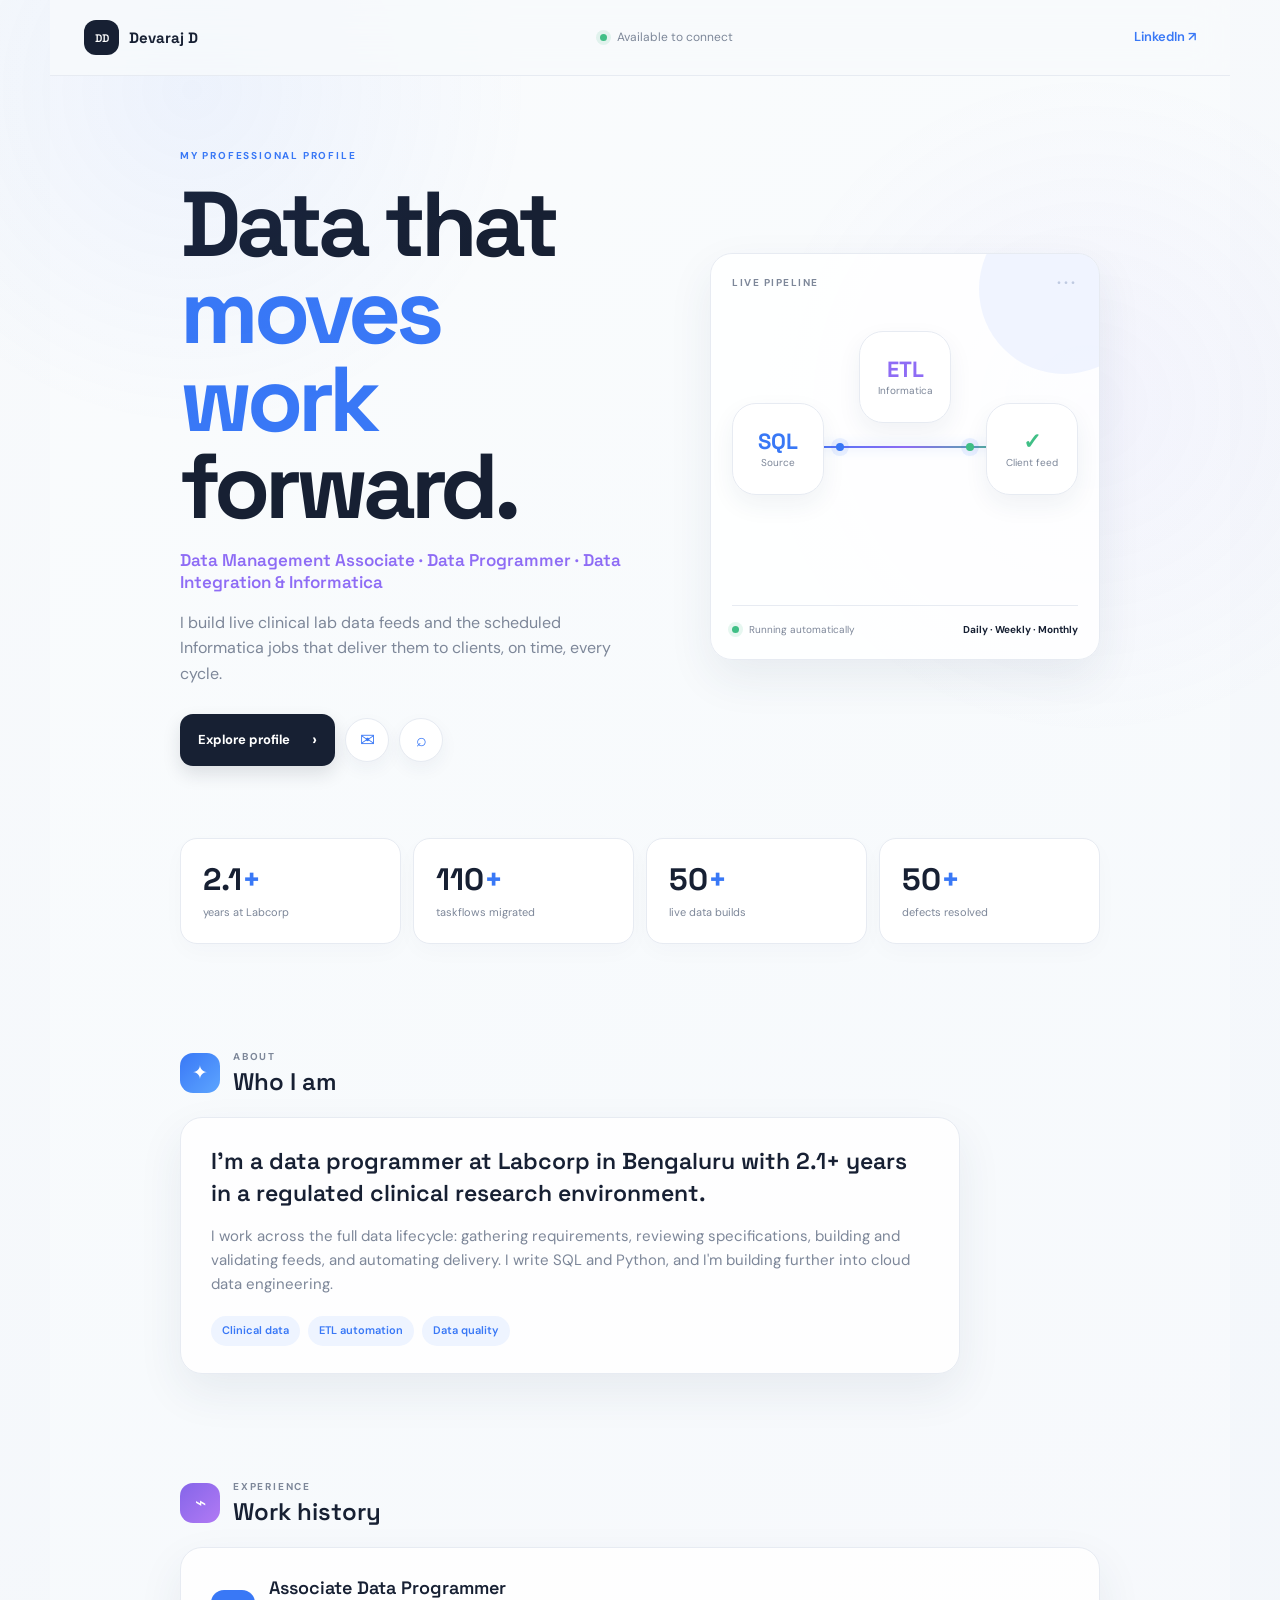
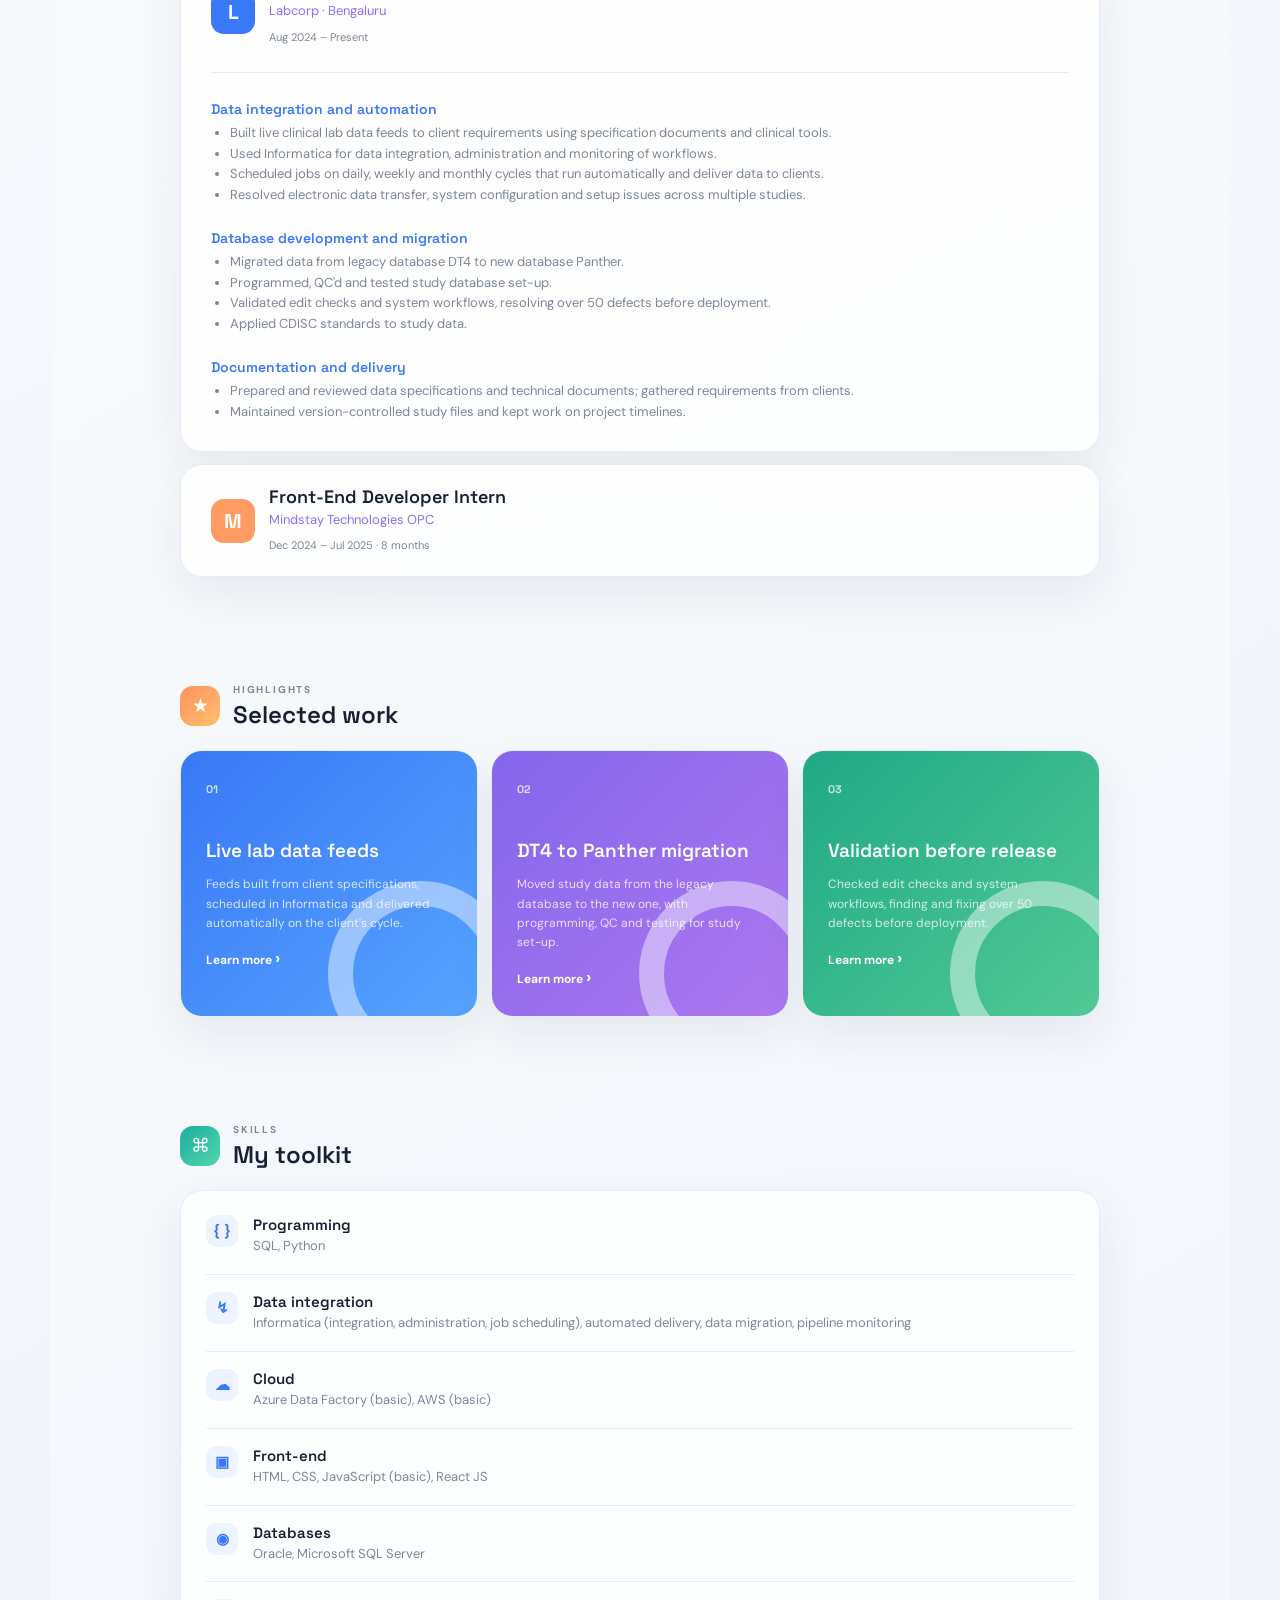
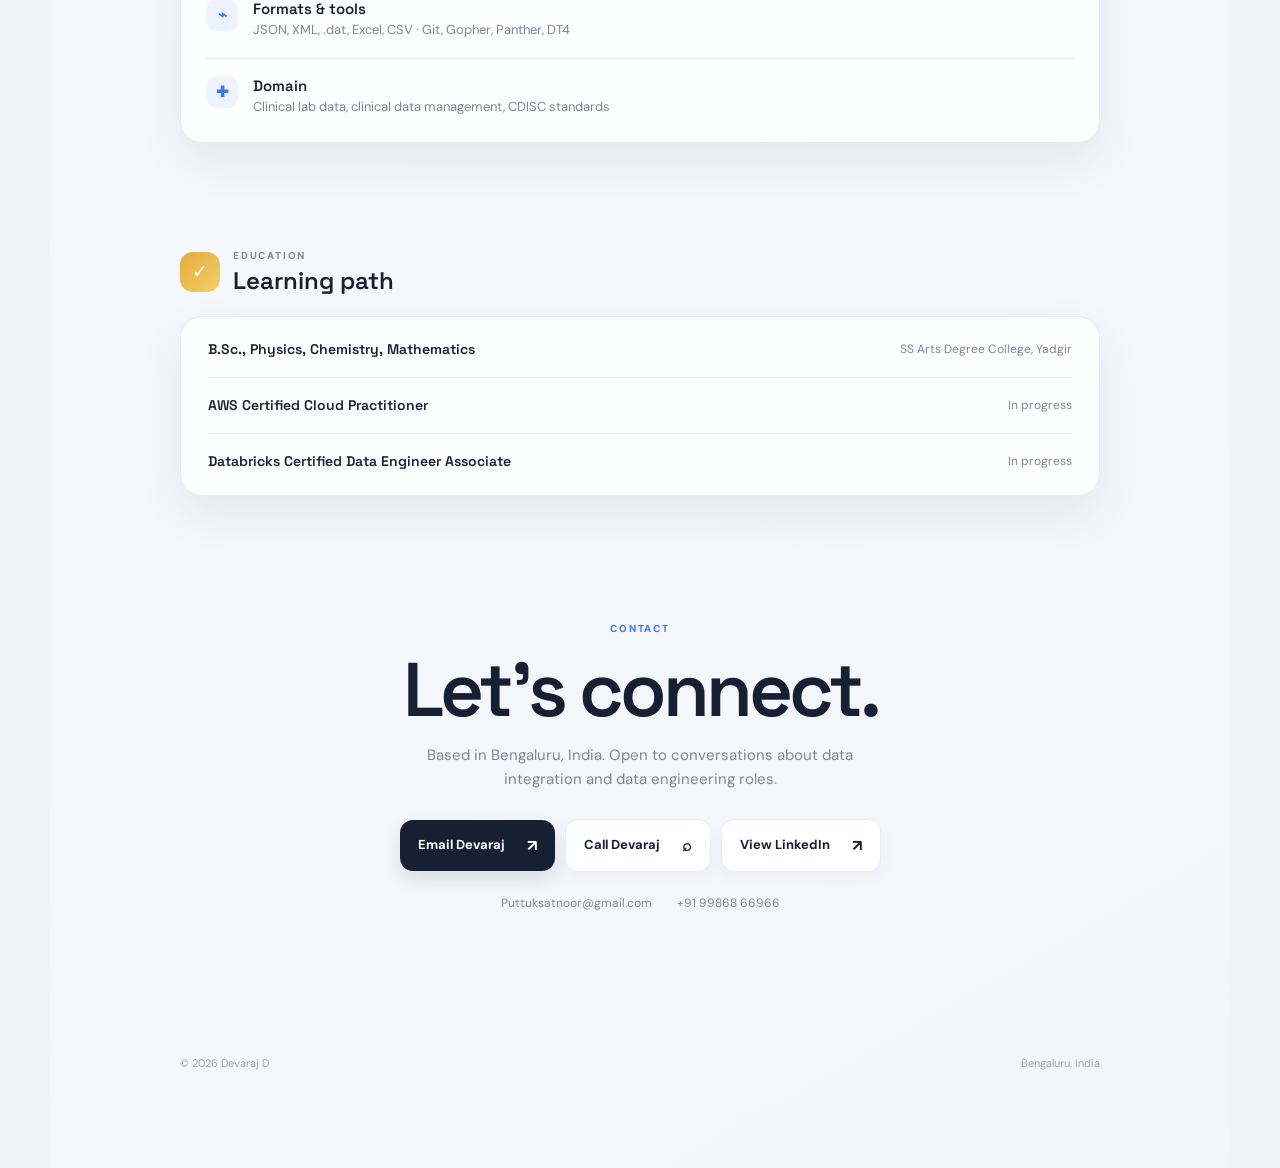
==== commit 0551c3bd: "Create iOS-style portfolio template with app navigation and responsive cards" ====
--- a/index.html
+++ b/index.html
@@ -2,161 +2,52 @@
 <html lang="en">
 <head>
   <meta charset="UTF-8">
-  <meta name="viewport" content="width=device-width, initial-scale=1.0">
-  <meta name="description" content="Devaraj D — Data Management Associate, Data Programmer, and Informatica Data Integration professional focused on clinical lab data, SQL, ETL, and automation.">
-  <meta name="author" content="Devaraj D">
-  <title>Devaraj D | Data Integration & Informatica</title>
+  <meta name="viewport" content="width=device-width, initial-scale=1.0, viewport-fit=cover">
+  <meta name="theme-color" content="#f4f7fb">
+  <meta name="description" content="Devaraj D — Data Management Associate, Data Programmer, and Data Integration & Informatica professional.">
+  <title>Devaraj D · Portfolio</title>
   <link rel="preconnect" href="https://fonts.googleapis.com">
   <link rel="preconnect" href="https://fonts.gstatic.com" crossorigin>
   <link href="https://fonts.googleapis.com/css2?family=DM+Sans:wght@400;500;600;700&family=Space+Grotesk:wght@500;600;700&display=swap" rel="stylesheet">
   <link rel="stylesheet" href="styles.css">
 </head>
 <body>
-  <header>
-    <a class="brand" href="#top"><b>DD</b> Devaraj D</a>
-    <nav aria-label="Main navigation">
-      <a href="#about">About</a>
-      <a href="#experience">Experience</a>
-      <a href="#highlights">Highlights</a>
-      <a href="#skills">Skills</a>
-      <a href="#contact">Contact</a>
-    </nav>
-    <a class="linkedin" href="https://www.linkedin.com/in/devaraj-d-15b151332" target="_blank" rel="noopener noreferrer">LinkedIn ↗</a>
-  </header>
+  <div class="app-shell">
+    <header class="topbar">
+      <a class="profile-mini" href="#home"><span>DD</span><strong>Devaraj D</strong></a>
+      <div class="status"><i></i> Available to connect</div>
+      <a class="linkedin" href="https://www.linkedin.com/in/devaraj-d-15b151332" target="_blank" rel="noopener noreferrer">LinkedIn ↗</a>
+    </header>
 
-  <main id="top">
-    <section class="hero wrap">
-      <div class="hero-copy">
-        <p class="eyebrow">DATA MANAGEMENT · DATA PROGRAMMING · INFORMATICA</p>
-        <h1>Devaraj D</h1>
-        <p class="role-line">Data Management Associate · Data Programmer · Data Integration &amp; Informatica</p>
-        <p class="intro">I build live clinical lab data feeds and scheduled Informatica jobs that deliver client-ready data on time, every cycle.</p>
+    <main id="home">
+      <section class="hero screen">
+        <div class="hero-text">
+          <p class="eyebrow">MY PROFESSIONAL PROFILE</p>
+          <h1>Data that<br><em>moves work</em><br>forward.</h1>
+          <p class="subtitle">Data Management Associate · Data Programmer · Data Integration &amp; Informatica</p>
+          <p class="intro">I build live clinical lab data feeds and the scheduled Informatica jobs that deliver them to clients, on time, every cycle.</p>
+          <div class="hero-buttons"><a class="ios-button primary" href="#experience">Explore profile <b>›</b></a><a class="round-button" href="mailto:Puttuksatnoor@gmail.com" aria-label="Email Devaraj">✉</a><a class="round-button" href="tel:+919986866966" aria-label="Call Devaraj">⌕</a></div>
+        </div>
+        <div class="app-card flow-card"><div class="card-top"><span>LIVE PIPELINE</span><b>•••</b></div><div class="flow-visual"><div class="flow-line"></div><div class="flow-node node-one"><strong>SQL</strong><small>Source</small></div><div class="flow-node node-two"><strong>ETL</strong><small>Informatica</small></div><div class="flow-node node-three"><strong>✓</strong><small>Client feed</small></div></div><div class="flow-footer"><span><i class="green-dot"></i> Running automatically</span><strong>Daily · Weekly · Monthly</strong></div></div>
+      </section>
 
-        <div class="keyword-strip" aria-label="Keyword summary">
-          <span>ETL</span>
-          <span>Clinical Data</span>
-          <span>Data Migration</span>
-          <span>Informatica</span>
-          <span>Oracle</span>
-          <span>SQL</span>
-          <span>Python</span>
-          <span>Automation</span>
-        </div>
+      <section class="quick-stats screen"><div><b>2.1<span>+</span></b><small>years at Labcorp</small></div><div><b>110<span>+</span></b><small>taskflows migrated</small></div><div><b>50<span>+</span></b><small>live data builds</small></div><div><b>50<span>+</span></b><small>defects resolved</small></div></section>
 
-        <div class="hero-cards">
-          <div><strong>Clinical lab data</strong><span>Oracle · SQL Server</span></div>
-          <div><strong>Informatica job</strong><span>Build · schedule · monitor</span></div>
-          <div><strong>Client delivery</strong><span>JSON · XML · CSV · .dat</span></div>
-        </div>
-        <p class="runs"><b>Runs automatically:</b> Daily · Weekly · Monthly</p>
-        <div class="actions">
-          <a class="button primary" href="#experience">Explore experience ↓</a>
-          <a class="button ghost" href="mailto:Puttuksatnoor@gmail.com">Email Devaraj ↗</a>
-        </div>
-      </div>
+      <section class="screen section" id="about"><div class="section-heading"><span class="app-icon blue">✦</span><div><p class="eyebrow">ABOUT</p><h2>Who I am</h2></div></div><div class="app-card about-card"><p class="large-copy">I'm a data programmer at Labcorp in Bengaluru with 2.1+ years in a regulated clinical research environment.</p><p>I work across the full data lifecycle: gathering requirements, reviewing specifications, building and validating feeds, and automating delivery. I write SQL and Python, and I'm building further into cloud data engineering.</p><div class="chips"><span>Clinical data</span><span>ETL automation</span><span>Data quality</span></div></div></section>
 
-      <div class="visual" aria-label="Data motion visual" role="img">
-        <div class="glow glow-1"></div>
-        <div class="glow glow-2"></div>
-        <div class="ring ring-outer"></div>
-        <div class="ring ring-inner"></div>
-        <div class="ring ring-mid"></div>
-        <div class="core"><strong>DATA</strong><small>FLOW</small></div>
-        <span class="badge top">ETL<br><small>Informatica</small></span>
-        <span class="badge right">SQL<br><small>Oracle</small></span>
-        <span class="badge bottom">AUTO<br><small>delivery</small></span>
-        <span class="badge left">JSON<br><small>XML · CSV</small></span>
-      </div>
-    </section>
+      <section class="screen section" id="experience"><div class="section-heading"><span class="app-icon purple">⌁</span><div><p class="eyebrow">EXPERIENCE</p><h2>Work history</h2></div></div><div class="app-card experience-card"><div class="job"><div class="job-logo">L</div><div class="job-info"><h3>Associate Data Programmer</h3><p>Labcorp · Bengaluru</p><small>Aug 2024 – Present</small></div></div><div class="job-details"><h4>Data integration and automation</h4><ul><li>Built live clinical lab data feeds to client requirements using specification documents and clinical tools.</li><li>Used Informatica for data integration, administration and monitoring of workflows.</li><li>Scheduled jobs on daily, weekly and monthly cycles that run automatically and deliver data to clients.</li><li>Resolved electronic data transfer, system configuration and setup issues across multiple studies.</li></ul><h4>Database development and migration</h4><ul><li>Migrated data from legacy database DT4 to new database Panther.</li><li>Programmed, QC'd and tested study database set-up.</li><li>Validated edit checks and system workflows, resolving over 50 defects before deployment.</li><li>Applied CDISC standards to study data.</li></ul><h4>Documentation and delivery</h4><ul><li>Prepared and reviewed data specifications and technical documents; gathered requirements from clients.</li><li>Maintained version-controlled study files and kept work on project timelines.</li></ul></div></div><div class="app-card compact-job"><div class="job-logo orange">M</div><div><h3>Front-End Developer Intern</h3><p>Mindstay Technologies OPC</p><small>Dec 2024 – Jul 2025 · 8 months</small></div></div></section>
 
-    <section class="stats wrap" aria-label="Career highlights">
-      <div><b>2.1<span>+</span></b><small>years at Labcorp</small></div>
-      <div><b>110<span>+</span></b><small>taskflows migrated</small></div>
-      <div><b>50<span>+</span></b><small>live data build taskflows</small></div>
-      <div><b>50<span>+</span></b><small>defects resolved before deployment</small></div>
-    </section>
+      <section class="screen section" id="highlights"><div class="section-heading"><span class="app-icon orange">★</span><div><p class="eyebrow">HIGHLIGHTS</p><h2>Selected work</h2></div></div><div class="highlight-list"><article class="app-card highlight blue-card"><span>01</span><h3>Live lab data feeds</h3><p>Feeds built from client specifications, scheduled in Informatica and delivered automatically on the client's cycle.</p><a href="#contact">Learn more <b>›</b></a></article><article class="app-card highlight violet-card"><span>02</span><h3>DT4 to Panther migration</h3><p>Moved study data from the legacy database to the new one, with programming, QC and testing for study set-up.</p><a href="#contact">Learn more <b>›</b></a></article><article class="app-card highlight green-card"><span>03</span><h3>Validation before release</h3><p>Checked edit checks and system workflows, finding and fixing over 50 defects before deployment.</p><a href="#contact">Learn more <b>›</b></a></article></div></section>
 
-    <section class="section wrap" id="about">
-      <aside><i>01</i><h2>About</h2></aside>
-      <div>
-        <p class="lead">I'm a data programmer at Labcorp in Bengaluru with 2.1+ years in a regulated clinical research environment.</p>
-        <p class="muted">I work across the full data lifecycle: gathering requirements, reviewing specifications, building and validating feeds, and automating delivery. I write SQL and Python, and I am growing further into cloud data engineering and large-scale ETL operations.</p>
-      </div>
-    </section>
+      <section class="screen section" id="skills"><div class="section-heading"><span class="app-icon teal">⌘</span><div><p class="eyebrow">SKILLS</p><h2>My toolkit</h2></div></div><div class="skills-list app-card"><div><span class="skill-symbol">{ }</span><div><h3>Programming</h3><p>SQL, Python</p></div></div><div><span class="skill-symbol">↯</span><div><h3>Data integration</h3><p>Informatica (integration, administration, job scheduling), automated delivery, data migration, pipeline monitoring</p></div></div><div><span class="skill-symbol">☁</span><div><h3>Cloud</h3><p>Azure Data Factory (basic), AWS (basic)</p></div></div><div><span class="skill-symbol">▣</span><div><h3>Front-end</h3><p>HTML, CSS, JavaScript (basic), React JS</p></div></div><div><span class="skill-symbol">◉</span><div><h3>Databases</h3><p>Oracle, Microsoft SQL Server</p></div></div><div><span class="skill-symbol">⌁</span><div><h3>Formats &amp; tools</h3><p>JSON, XML, .dat, Excel, CSV · Git, Gopher, Panther, DT4</p></div></div><div><span class="skill-symbol">✚</span><div><h3>Domain</h3><p>Clinical lab data, clinical data management, CDISC standards</p></div></div></div></section>
 
-    <section class="section wrap" id="experience">
-      <aside><i>02</i><h2>Experience</h2></aside>
-      <div class="experience">
-        <article>
-          <h3>Associate Data Programmer, Labcorp</h3><small>Aug 2024 – Present</small>
-          <h4>Data integration and automation</h4>
-          <ul>
-            <li>Built live clinical lab data feeds to client requirements using specification documents and clinical tools.</li>
-            <li>Used Informatica for data integration, administration, and monitoring of workflows.</li>
-            <li>Scheduled jobs on daily, weekly, and monthly cycles to run automatically and deliver client data.</li>
-            <li>Resolved electronic data transfer, system configuration, and setup issues across multiple studies.</li>
-          </ul>
-          <h4>Database development and migration</h4>
-          <ul>
-            <li>Migrated data from legacy database DT4 to new database Panther.</li>
-            <li>Programmed, QC'd, and tested study database set-up.</li>
-            <li>Validated edit checks and system workflows, resolving over 50 defects before deployment.</li>
-            <li>Applied CDISC standards to study data.</li>
-          </ul>
-          <h4>Documentation and delivery</h4>
-          <ul>
-            <li>Prepared and reviewed data specifications and technical documents; gathered requirements from clients.</li>
-            <li>Maintained version-controlled study files and kept work aligned to project timelines.</li>
-          </ul>
-        </article>
-        <article><h3>Front-End Developer Intern, Mindstay Technologies OPC</h3><small>Dec 2024 – Jul 2025 · 8 months</small></article>
-      </div>
-    </section>
+      <section class="screen section education"><div class="section-heading"><span class="app-icon yellow">✓</span><div><p class="eyebrow">EDUCATION</p><h2>Learning path</h2></div></div><div class="app-card education-list"><div><b>B.Sc., Physics, Chemistry, Mathematics</b><span>SS Arts Degree College, Yadgir</span></div><div><b>AWS Certified Cloud Practitioner</b><span>In progress</span></div><div><b>Databricks Certified Data Engineer Associate</b><span>In progress</span></div></div></section>
 
-    <section class="section wrap" id="highlights">
-      <aside><i>03</i><h2>Highlights</h2></aside>
-      <div class="highlight-grid">
-        <article><span>01</span><h3>Live lab data feeds</h3><p>Built client-driven feeds with Informatica, scheduled for automated delivery across daily and weekly cycles.</p></article>
-        <article><span>02</span><h3>DT4 to Panther migration</h3><p>Moved study data from legacy systems to the new platform with programming, QC, and testing across setup workflows.</p></article>
-        <article><span>03</span><h3>Validation before release</h3><p>Reviewed edit checks and workflows, identifying and resolving 50+ defects before deployment.</p></article>
-      </div>
-    </section>
+      <section class="screen contact" id="contact"><p class="eyebrow">CONTACT</p><h2>Let's connect.</h2><p>Based in Bengaluru, India. Open to conversations about data integration and data engineering roles.</p><div class="contact-actions"><a class="ios-button primary" href="mailto:Puttuksatnoor@gmail.com">Email Devaraj <b>↗</b></a><a class="ios-button secondary" href="tel:+919986866966">Call Devaraj <b>⌕</b></a><a class="ios-button secondary" href="https://www.linkedin.com/in/devaraj-d-15b151332" target="_blank" rel="noopener noreferrer">View LinkedIn <b>↗</b></a></div><div class="contact-info"><a href="mailto:Puttuksatnoor@gmail.com">Puttuksatnoor@gmail.com</a><a href="tel:+919986866966">+91 99868 66966</a></div></section>
+    </main>
 
-    <section class="section wrap" id="skills">
-      <aside><i>04</i><h2>Skills</h2></aside>
-      <div class="skillgrid">
-        <div><b>Programming</b><p>SQL, Python</p></div>
-        <div><b>Data integration</b><p>Informatica, ETL development, workflow scheduling, job monitoring, data migration, pipeline automation</p></div>
-        <div><b>Cloud</b><p>Azure Data Factory (basic), AWS (basic)</p></div>
-        <div><b>Front-end</b><p>HTML, CSS, JavaScript (basic), React JS</p></div>
-        <div><b>Databases</b><p>Oracle, Microsoft SQL Server</p></div>
-        <div><b>Data formats</b><p>JSON, XML, .dat, Excel, CSV</p></div>
-        <div><b>Tools</b><p>Git, Gopher, Panther, DT4</p></div>
-        <div><b>Domain</b><p>Clinical lab data, clinical data management, CDISC standards</p></div>
-      </div>
-    </section>
-
-    <section class="section wrap education">
-      <aside><i>05</i><h2>Education and certifications</h2></aside>
-      <div>
-        <div class="education-item"><h3>B.Sc., Physics, Chemistry, Mathematics</h3><p>SS Arts Degree College, Yadgir</p></div>
-        <div class="education-item"><h3>AWS Certified Cloud Practitioner</h3><p>In progress</p></div>
-        <div class="education-item"><h3>Databricks Certified Data Engineer Associate</h3><p>In progress</p></div>
-      </div>
-    </section>
-
-    <section class="contact wrap" id="contact">
-      <p class="eyebrow">CONTACT</p>
-      <h2>Let's build better<br><em>data pipelines.</em></h2>
-      <p class="muted">Based in Bengaluru, India. Open to conversations about data integration, data engineering, and ETL opportunities.</p>
-      <div class="actions">
-        <a class="button primary" href="mailto:Puttuksatnoor@gmail.com">Email Devaraj ↗</a>
-        <a class="button ghost" href="https://www.linkedin.com/in/devaraj-d-15b151332" target="_blank" rel="noopener noreferrer">View LinkedIn ↗</a>
-        <a class="button ghost" href="tel:+919986866966">Call Devaraj ☎</a>
-      </div>
-    </section>
-  </main>
-
-  <footer class="wrap"><span>© 2026 Devaraj D</span><span>Bengaluru, India</span></footer>
+    <footer><span>© 2026 Devaraj D</span><span>Bengaluru, India</span></footer>
+    <nav class="tabbar" aria-label="Mobile navigation"><a class="active" href="#home"><span>⌂</span>Home</a><a href="#about"><span>◎</span>About</a><a href="#experience"><span>⌁</span>Work</a><a href="#skills"><span>✦</span>Skills</a><a href="#contact"><span>↗</span>Contact</a></nav>
+  </div>
 </body>
 </html>
--- a/styles.css
+++ b/styles.css
@@ -1,543 +1 @@
-:root {
-  --bg: #07111d;
-  --bg-2: #0d1b2a;
-  --panel: rgba(18, 28, 49, 0.9);
-  --panel-solid: #121c31;
-  --text: #edf2fb;
-  --muted: #9aa8be;
-  --line: rgba(120, 145, 180, 0.2);
-  --lime: #b5ef72;
-  --orange: #ffb96e;
-  --cyan: #5fe3ff;
-  --blue: #7ea8ff;
-}
-
-* { box-sizing: border-box; }
-html { scroll-behavior: smooth; }
-body {
-  margin: 0;
-  font: 16px/1.65 'DM Sans', sans-serif;
-  background:
-    radial-gradient(circle at top left, rgba(127, 168, 255, 0.12), transparent 30%),
-    radial-gradient(circle at bottom right, rgba(181, 239, 114, 0.10), transparent 30%),
-    var(--bg);
-  color: var(--text);
-}
-body::before {
-  content: "";
-  position: fixed;
-  inset: 0;
-  pointer-events: none;
-  opacity: 0.28;
-  background-image: linear-gradient(rgba(255,255,255,0.02) 1px, transparent 1px),
-                    linear-gradient(90deg, rgba(255,255,255,0.02) 1px, transparent 1px);
-  background-size: 46px 46px;
-}
-
-a {
-  color: inherit;
-  text-decoration: none;
-  transition: 0.2s ease;
-}
-
-header {
-  position: sticky;
-  top: 0;
-  z-index: 5;
-  max-width: 1160px;
-  height: 82px;
-  margin: 0 auto;
-  padding: 0 28px;
-  display: flex;
-  align-items: center;
-  justify-content: space-between;
-  border-bottom: 1px solid var(--line);
-  background: rgba(7, 17, 29, 0.75);
-  backdrop-filter: blur(10px);
-}
-
-.brand {
-  display: flex;
-  align-items: center;
-  gap: 10px;
-  font: 700 16px 'Space Grotesk', sans-serif;
-}
-
-.brand b {
-  width: 34px;
-  height: 34px;
-  display: grid;
-  place-items: center;
-  border: 1px solid var(--lime);
-  border-radius: 50%;
-  color: var(--lime);
-  font-size: 11px;
-}
-
-nav {
-  display: flex;
-  gap: 26px;
-  font-size: 13px;
-  color: var(--muted);
-}
-nav a:hover, .linkedin:hover {
-  color: var(--lime);
-}
-
-.linkedin {
-  color: var(--lime);
-  font-size: 13px;
-  font-weight: 600;
-}
-
-.wrap {
-  max-width: 1160px;
-  margin: 0 auto;
-  padding: 0 28px;
-}
-
-.hero {
-  min-height: 660px;
-  display: flex;
-  align-items: center;
-  justify-content: space-between;
-  gap: 50px;
-}
-
-.hero-copy { max-width: 700px; }
-
-.eyebrow {
-  margin: 0;
-  color: var(--lime);
-  letter-spacing: 2px;
-  font-size: 11px;
-  font-weight: 700;
-}
-
-.hero h1 {
-  margin: 16px 0 10px;
-  font: 700 clamp(52px, 7vw, 88px)/1 'Space Grotesk', sans-serif;
-  letter-spacing: -4px;
-}
-
-.role-line {
-  margin: 0 0 18px;
-  color: var(--orange);
-  font: 600 18px 'Space Grotesk', sans-serif;
-}
-
-.intro {
-  max-width: 560px;
-  margin: 0;
-  color: var(--muted);
-  font-size: 17px;
-}
-
-.keyword-strip {
-  display: flex;
-  flex-wrap: wrap;
-  gap: 10px;
-  margin: 26px 0 18px;
-}
-
-.keyword-strip span {
-  display: inline-flex;
-  align-items: center;
-  padding: 7px 12px;
-  border: 1px solid var(--line);
-  background: rgba(255,255,255,0.02);
-  color: var(--text);
-  font-size: 11px;
-  letter-spacing: 0.06em;
-  text-transform: uppercase;
-}
-
-.hero-cards {
-  display: grid;
-  grid-template-columns: repeat(3, minmax(140px, 1fr));
-  gap: 10px;
-  margin-top: 18px;
-}
-
-.hero-cards div {
-  padding: 16px 14px;
-  background: rgba(18, 28, 49, 0.8);
-  border: 1px solid var(--line);
-  border-radius: 12px;
-}
-
-.hero-cards strong,
-.hero-cards span {
-  display: block;
-}
-
-.hero-cards strong {
-  font: 600 13px 'Space Grotesk', sans-serif;
-  margin-bottom: 8px;
-}
-
-.hero-cards span,
-.runs {
-  color: var(--muted);
-  font-size: 12px;
-}
-
-.runs {
-  margin: 18px 0 0;
-}
-
-.runs b { color: var(--text); }
-
-.actions {
-  display: flex;
-  gap: 12px;
-  flex-wrap: wrap;
-  margin-top: 28px;
-}
-
-.button {
-  display: inline-flex;
-  align-items: center;
-  justify-content: center;
-  padding: 13px 18px;
-  border: 1px solid var(--lime);
-  font-size: 13px;
-  font-weight: 700;
-  transition: 0.2s ease;
-}
-
-.button:hover {
-  transform: translateY(-2px);
-  box-shadow: 0 10px 24px rgba(181, 239, 114, 0.18);
-}
-
-.primary {
-  background: var(--lime);
-  color: #10210a;
-}
-
-.ghost {
-  border-color: rgba(255,255,255,0.18);
-  color: var(--text);
-  background: rgba(255,255,255,0.02);
-}
-
-.visual {
-  position: relative;
-  width: 420px;
-  height: 420px;
-  display: grid;
-  place-items: center;
-  flex: none;
-}
-
-.glow {
-  position: absolute;
-  border-radius: 50%;
-  filter: blur(28px);
-  opacity: 0.35;
-}
-.glow-1 {
-  width: 200px;
-  height: 200px;
-  background: rgba(95, 227, 255, 0.22);
-  top: 80px;
-  right: 40px;
-}
-.glow-2 {
-  width: 170px;
-  height: 170px;
-  background: rgba(181, 239, 114, 0.18);
-  bottom: 60px;
-  left: 30px;
-}
-
-.ring {
-  position: absolute;
-  border: 1px solid rgba(154, 168, 190, 0.3);
-  border-radius: 50%;
-  animation: pulse 6s ease-in-out infinite alternate;
-}
-
-.ring-outer {
-  inset: 26px;
-  transform: rotate(-25deg);
-}
-
-.ring-mid {
-  inset: 58px 64px;
-  transform: rotate(30deg);
-}
-
-.ring-inner {
-  inset: 108px 110px;
-  border-color: rgba(181, 239, 114, 0.7);
-  transform: rotate(-14deg);
-}
-
-@keyframes pulse {
-  0% { transform: scale(0.98) rotate(0deg); }
-  100% { transform: scale(1.03) rotate(5deg); }
-}
-
-.core {
-  position: absolute;
-  width: 120px;
-  height: 120px;
-  border-radius: 50%;
-  background: rgba(18, 28, 49, 0.9);
-  border: 1px solid rgba(181, 239, 114, 0.8);
-  box-shadow: 0 0 35px rgba(181, 239, 114, 0.14);
-  display: grid;
-  place-items: center;
-  text-align: center;
-}
-
-.core strong {
-  font: 700 15px 'Space Grotesk', sans-serif;
-}
-
-.core small,
-.badge small {
-  color: var(--muted);
-  font-size: 10px;
-}
-
-.badge {
-  position: absolute;
-  padding: 10px 12px;
-  background: rgba(18, 28, 49, 0.8);
-  border: 1px solid var(--line);
-  border-radius: 12px;
-  font: 700 12px 'Space Grotesk', sans-serif;
-  text-align: center;
-  box-shadow: 0 10px 26px rgba(0,0,0,0.18);
-}
-
-.badge.top { top: 18px; left: 154px; }
-.badge.right { right: 18px; top: 164px; }
-.badge.bottom { bottom: 18px; left: 148px; }
-.badge.left { left: 26px; top: 170px; }
-
-.stats {
-  display: grid;
-  grid-template-columns: repeat(4, minmax(150px, 1fr));
-  gap: 0;
-  border-top: 1px solid var(--line);
-  border-bottom: 1px solid var(--line);
-  padding: 28px 0;
-}
-
-.stats div {
-  padding-left: 28px;
-  border-right: 1px solid var(--line);
-}
-
-.stats div:last-child { border-right: 0; }
-
-.stats b {
-  display: block;
-  font: 600 35px 'Space Grotesk', sans-serif;
-}
-
-.stats b span { color: var(--lime); }
-.stats small {
-  color: var(--muted);
-  font-size: 12px;
-}
-
-.section {
-  padding-top: 120px;
-  display: grid;
-  grid-template-columns: 240px 1fr;
-  gap: 42px;
-}
-
-.section aside i {
-  color: var(--lime);
-  font: 12px 'Space Grotesk', sans-serif;
-  font-style: normal;
-}
-
-.section h2 {
-  font: 600 28px 'Space Grotesk', sans-serif;
-  margin: 10px 0 0;
-}
-
-.lead {
-  margin: 0 0 14px;
-  font: 24px/1.4 'Space Grotesk', sans-serif;
-}
-
-.muted {
-  color: var(--muted);
-}
-
-.experience article {
-  padding-bottom: 36px;
-  margin-bottom: 28px;
-  border-bottom: 1px solid var(--line);
-}
-
-.experience article:last-child { border-bottom: 0; }
-
-.experience h3 {
-  margin: 0 0 6px;
-  font: 600 22px 'Space Grotesk', sans-serif;
-}
-
-.experience small {
-  color: var(--lime);
-}
-
-.experience h4 {
-  margin: 24px 0 8px;
-  color: var(--orange);
-  font: 600 15px 'Space Grotesk', sans-serif;
-}
-
-.experience ul {
-  margin: 0;
-  padding-left: 20px;
-  color: var(--muted);
-  font-size: 14px;
-}
-
-.experience li { padding: 4px 0; }
-
-.highlight-grid {
-  display: grid;
-  grid-template-columns: repeat(3, minmax(0, 1fr));
-  gap: 14px;
-}
-
-.highlight-grid article {
-  padding: 24px;
-  background: rgba(18, 28, 49, 0.8);
-  border: 1px solid transparent;
-  border-radius: 14px;
-}
-
-.highlight-grid article:hover {
-  border-color: rgba(181, 239, 114, 0.7);
-  box-shadow: 0 14px 30px rgba(0,0,0,0.18);
-}
-
-.highlight-grid span {
-  color: var(--lime);
-  font: 12px 'Space Grotesk', sans-serif;
-}
-
-.highlight-grid h3 {
-  margin: 30px 0 10px;
-  font: 600 20px 'Space Grotesk', sans-serif;
-}
-
-.highlight-grid p {
-  margin: 0;
-  color: var(--muted);
-  font-size: 13px;
-}
-
-.skillgrid {
-  display: grid;
-  grid-template-columns: repeat(2, minmax(0, 1fr));
-  gap: 0 70px;
-}
-
-.skillgrid div,
-.education-item {
-  border-top: 1px solid var(--line);
-  padding: 20px 0;
-}
-
-.skillgrid b {
-  font: 600 16px 'Space Grotesk', sans-serif;
-}
-
-.skillgrid p,
-.education-item p {
-  margin: 6px 0 0;
-  color: var(--muted);
-}
-
-.education-item h3 {
-  margin: 0;
-  font: 600 16px 'Space Grotesk', sans-serif;
-}
-
-.contact {
-  margin-top: 120px;
-  padding-top: 80px;
-  padding-bottom: 100px;
-  border-top: 1px solid var(--line);
-}
-
-.contact h2 {
-  margin: 18px 0;
-  font: 600 clamp(42px, 6vw, 72px)/1.05 'Space Grotesk', sans-serif;
-  letter-spacing: -3px;
-}
-
-.contact em {
-  font-style: normal;
-  color: var(--orange);
-}
-
-.contact .muted {
-  max-width: 480px;
-  margin: 0;
-}
-
-footer {
-  display: flex;
-  justify-content: space-between;
-  gap: 12px;
-  max-width: 1160px;
-  margin: 0 auto;
-  padding: 22px 28px 28px;
-  border-top: 1px solid var(--line);
-  color: #6f7d95;
-  font-size: 11px;
-}
-
-@media (max-width: 850px) {
-  nav { display: none; }
-  .hero { display: block; padding-top: 60px; }
-  .visual { margin: 50px auto 0; transform: scale(0.9); }
-  .hero-cards { grid-template-columns: 1fr; }
-}
-
-@media (max-width: 620px) {
-  header {
-    height: 72px;
-    padding: 0 18px;
-  }
-  .wrap, footer {
-    padding-left: 18px;
-    padding-right: 18px;
-  }
-  .stats {
-    grid-template-columns: repeat(2, minmax(120px, 1fr));
-    gap: 16px;
-  }
-  .stats div {
-    border-right: 0;
-    border-bottom: 1px solid var(--line);
-    padding: 0 0 16px 0;
-  }
-  .stats div:nth-child(2n) { border-bottom: 0; }
-  .section {
-    display: block;
-    padding-top: 80px;
-  }
-  .section aside { margin-bottom: 28px; }
-  .highlight-grid,
-  .skillgrid { grid-template-columns: 1fr; }
-  .visual {
-    width: 100%;
-    height: 350px;
-    transform: scale(0.76);
-  }
-  footer { display: block; }
-}
+:root{--bg:#f4f7fb;--card:#fff;--ink:#172033;--muted:#7d8799;--line:#e7ebf2;--blue:#3978f6;--purple:#8e6cf5;--orange:#ff9b62;--teal:#23b8aa;--green:#40bf86;--yellow:#e9b949;--shadow:0 18px 45px rgba(38,58,94,.08)}*{box-sizing:border-box}html{scroll-behavior:smooth}body{margin:0;background:linear-gradient(150deg,#f8fafc,#eef3fa);color:var(--ink);font:15px/1.6 'DM Sans',sans-serif}body:before{content:"";position:fixed;inset:0;pointer-events:none;background:radial-gradient(circle at 15% 10%,#3978f611,transparent 25%),radial-gradient(circle at 85% 45%,#8e6cf50e,transparent 28%)}a{color:inherit;text-decoration:none;transition:.22s ease}.app-shell{max-width:1180px;margin:auto;background:rgba(255,255,255,.22);min-height:100vh}.topbar{height:76px;padding:0 34px;display:flex;align-items:center;justify-content:space-between;border-bottom:1px solid var(--line);background:rgba(248,250,252,.76);backdrop-filter:blur(18px);position:sticky;top:0;z-index:10}.profile-mini{display:flex;align-items:center;gap:10px;font:600 15px 'Space Grotesk'}.profile-mini span{width:35px;height:35px;display:grid;place-items:center;border-radius:12px;background:var(--ink);color:#fff;font-size:11px}.status{color:var(--muted);font-size:12px}.status i,.green-dot{display:inline-block;width:7px;height:7px;border-radius:50%;background:var(--green);margin-right:7px;box-shadow:0 0 0 4px #40bf8620}.linkedin{color:var(--blue);font-weight:600;font-size:13px}.screen{max-width:980px;margin:auto;padding-left:30px;padding-right:30px}.hero{min-height:620px;padding-top:72px;padding-bottom:72px;display:grid;grid-template-columns:1fr 390px;align-items:center;gap:65px}.eyebrow{margin:0;color:var(--blue);font-size:10px;font-weight:700;letter-spacing:1.8px}.hero h1{margin:17px 0 18px;font:700 clamp(54px,8vw,92px)/.95 'Space Grotesk';letter-spacing:-5px}.hero h1 em{color:var(--blue);font-style:normal}.subtitle{max-width:570px;margin:0;color:var(--purple);font:600 17px 'Space Grotesk'}.intro{max-width:510px;margin:17px 0 0;color:var(--muted);font-size:16px}.hero-buttons,.contact-actions{display:flex;flex-wrap:wrap;align-items:center;gap:10px;margin-top:28px}.ios-button{display:inline-flex;justify-content:center;align-items:center;gap:22px;padding:13px 18px;border-radius:13px;font-size:13px;font-weight:700}.ios-button b{font-size:16px}.ios-button.primary{background:var(--ink);color:#fff;box-shadow:0 8px 18px #17203320}.ios-button.secondary{background:#fff;color:var(--ink);border:1px solid var(--line);box-shadow:0 7px 18px #263a5e09}.ios-button:hover,.round-button:hover{transform:translateY(-3px)}.round-button{width:44px;height:44px;display:grid;place-items:center;border-radius:50%;background:#fff;color:var(--blue);border:1px solid var(--line);box-shadow:0 7px 18px #263a5e0d;font-size:18px}.app-card{border:1px solid var(--line);background:rgba(255,255,255,.84);border-radius:22px;box-shadow:var(--shadow)}.flow-card{padding:21px;position:relative;overflow:hidden}.flow-card:before{content:"";position:absolute;width:170px;height:170px;border-radius:50%;background:#3978f612;right:-50px;top:-50px}.card-top,.flow-footer{display:flex;justify-content:space-between;align-items:center}.card-top{color:var(--muted);font-size:10px;letter-spacing:1.5px;font-weight:700}.card-top b{letter-spacing:3px;color:#c9d1df}.flow-visual{height:290px;position:relative;margin:12px 0}.flow-line{position:absolute;left:61px;right:61px;top:143px;height:2px;background:linear-gradient(90deg,var(--blue),var(--purple),var(--green));box-shadow:0 0 12px #3978f655}.flow-line:before,.flow-line:after{content:"";position:absolute;top:-3px;width:8px;height:8px;border-radius:50%;background:var(--blue);box-shadow:0 0 0 5px #3978f618}.flow-line:before{left:19%}.flow-line:after{right:19%;background:var(--green)}.flow-node{position:absolute;width:92px;height:92px;border-radius:24px;background:#fff;border:1px solid var(--line);display:grid;place-content:center;text-align:center;box-shadow:0 10px 24px #263a5e10}.flow-node strong{font:700 22px 'Space Grotesk';color:var(--blue)}.flow-node small{color:var(--muted);font-size:10px}.node-one{left:0;top:100px}.node-two{left:calc(50% - 46px);top:28px}.node-two strong{color:var(--purple)}.node-three{right:0;top:100px}.node-three strong{color:var(--green)}.flow-footer{border-top:1px solid var(--line);padding-top:16px;color:var(--muted);font-size:10px}.flow-footer strong{color:var(--ink);font-size:10px}.quick-stats{display:grid;grid-template-columns:repeat(4,1fr);gap:12px}.quick-stats>div{padding:20px 22px;background:#fff;border:1px solid var(--line);border-radius:17px;box-shadow:0 8px 22px #263a5e06}.quick-stats b{display:block;font:700 31px 'Space Grotesk'}.quick-stats b span{color:var(--blue)}.quick-stats small{color:var(--muted);font-size:11px}.section{padding-top:105px}.section-heading{display:flex;align-items:center;gap:13px;margin-bottom:20px}.section-heading .eyebrow{color:var(--muted)}.section-heading h2{font:600 24px 'Space Grotesk';margin:1px 0 0}.app-icon{width:40px;height:40px;display:grid;place-items:center;border-radius:13px;color:#fff;font-size:19px}.app-icon.blue{background:linear-gradient(135deg,#3978f6,#5da5ff)}.app-icon.purple{background:linear-gradient(135deg,#8565e9,#b17af4)}.app-icon.orange{background:linear-gradient(135deg,#ff9162,#ffc06a)}.app-icon.teal{background:linear-gradient(135deg,#1cae9f,#53d6ad)}.app-icon.yellow{background:linear-gradient(135deg,#e6aa3d,#f4d067)}.about-card{padding:27px 30px;max-width:780px}.large-copy{font:600 23px/1.4 'Space Grotesk';margin:0 0 13px}.about-card p:not(.large-copy){color:var(--muted);margin-bottom:0}.chips{display:flex;gap:8px;flex-wrap:wrap;margin-top:20px}.chips span{padding:6px 11px;border-radius:100px;background:#eef4ff;color:var(--blue);font-size:11px;font-weight:600}.experience-card{padding:28px 30px}.job{display:flex;gap:14px;align-items:center;padding-bottom:24px;border-bottom:1px solid var(--line)}.job-logo{width:44px;height:44px;display:grid;place-items:center;background:#3978f6;color:#fff;border-radius:13px;font:700 20px 'Space Grotesk'}.job-logo.orange{background:var(--orange)}.job-info h3,.compact-job h3{font:600 18px 'Space Grotesk';margin:0}.job-info p,.compact-job p{margin:2px 0;color:var(--purple);font-size:13px}.job-info small,.compact-job small{color:var(--muted);font-size:11px}.job-details{padding-top:4px}.job-details h4{color:var(--blue);font:600 14px 'Space Grotesk';margin:23px 0 5px}.job-details ul{color:var(--muted);font-size:13px;margin:0;padding-left:19px}.compact-job{margin-top:12px;padding:20px 30px;display:flex;align-items:center;gap:14px}.highlight-list{display:grid;grid-template-columns:repeat(3,1fr);gap:13px}.highlight{padding:25px;min-height:235px;position:relative;overflow:hidden}.highlight:after{content:"";position:absolute;right:-36px;bottom:-50px;width:135px;height:135px;border:25px solid #ffffff70;border-radius:50%}.highlight>span{font:700 11px 'Space Grotesk';color:#ffffffbb}.highlight h3{font:600 19px 'Space Grotesk';margin:38px 0 9px}.highlight p{color:#ffffffc7;font-size:12px}.highlight a{font-size:12px;font-weight:700}.highlight a b{font-size:17px}.blue-card{background:linear-gradient(135deg,#3978f6,#56a3ff);color:#fff}.violet-card{background:linear-gradient(135deg,#8466eb,#ad77f0);color:#fff}.green-card{background:linear-gradient(135deg,#20a986,#51c995);color:#fff}.skills-list{padding:7px 25px}.skills-list>div{display:flex;gap:15px;align-items:flex-start;padding:17px 0;border-bottom:1px solid var(--line)}.skills-list>div:last-child{border:0}.skill-symbol{width:32px;height:32px;display:grid;place-items:center;border-radius:10px;background:#eef4ff;color:var(--blue);font-weight:700}.skills-list h3{font:600 15px 'Space Grotesk';margin:0}.skills-list p{color:var(--muted);margin:2px 0 0;font-size:13px}.education-list{padding:5px 27px}.education-list div{display:flex;justify-content:space-between;gap:15px;padding:18px 0;border-bottom:1px solid var(--line)}.education-list div:last-child{border:0}.education-list b{font:600 14px 'Space Grotesk'}.education-list span{color:var(--muted);font-size:12px;text-align:right}.contact{padding-top:125px;padding-bottom:120px;text-align:center}.contact h2{font:600 clamp(45px,7vw,76px)/1 'Space Grotesk';letter-spacing:-4px;margin:15px 0}.contact>p:not(.eyebrow){color:var(--muted);max-width:470px;margin:0 auto}.contact-actions{justify-content:center}.contact-info{display:flex;justify-content:center;gap:25px;flex-wrap:wrap;margin-top:22px;color:var(--muted);font-size:12px}.contact-info a:hover{color:var(--blue)}footer{max-width:980px;margin:auto;padding:22px 30px 95px;display:flex;justify-content:space-between;color:#9aa5b7;font-size:11px}.tabbar{display:none}@media(max-width:800px){.screen{padding-left:20px;padding-right:20px}.hero{display:block;padding-top:55px}.flow-card{max-width:420px;margin:55px auto 0}.topbar{padding:0 20px}.status{display:none}.highlight-list{grid-template-columns:1fr}.quick-stats{grid-template-columns:repeat(2,1fr)}}@media(max-width:560px){body{padding-bottom:70px}.topbar{height:65px}.linkedin{font-size:12px}.hero h1{letter-spacing:-3px}.quick-stats>div{padding:16px}.quick-stats b{font-size:25px}.app-card{border-radius:18px}.about-card,.experience-card{padding:22px}.education-list{padding:5px 18px}.education-list div{display:block}.education-list span{display:block;text-align:left;margin-top:3px}.contact{padding-top:90px;padding-bottom:70px}.contact h2{letter-spacing:-2px}.tabbar{position:fixed;display:flex;z-index:30;bottom:12px;left:12px;right:12px;height:62px;padding:7px 5px;border:1px solid #dfe5ee;border-radius:21px;background:rgba(255,255,255,.9);box-shadow:0 10px 35px #263a5e20;backdrop-filter:blur(18px);justify-content:space-around}.tabbar a{display:flex;min-width:54px;flex-direction:column;align-items:center;justify-content:center;color:#9aa5b7;font-size:9px;font-weight:600}.tabbar a span{font-size:18px;line-height:20px}.tabbar a.active,.tabbar a:hover{color:var(--blue)}footer{padding-bottom:95px;display:block}footer span{display:block;margin-top:5px}}
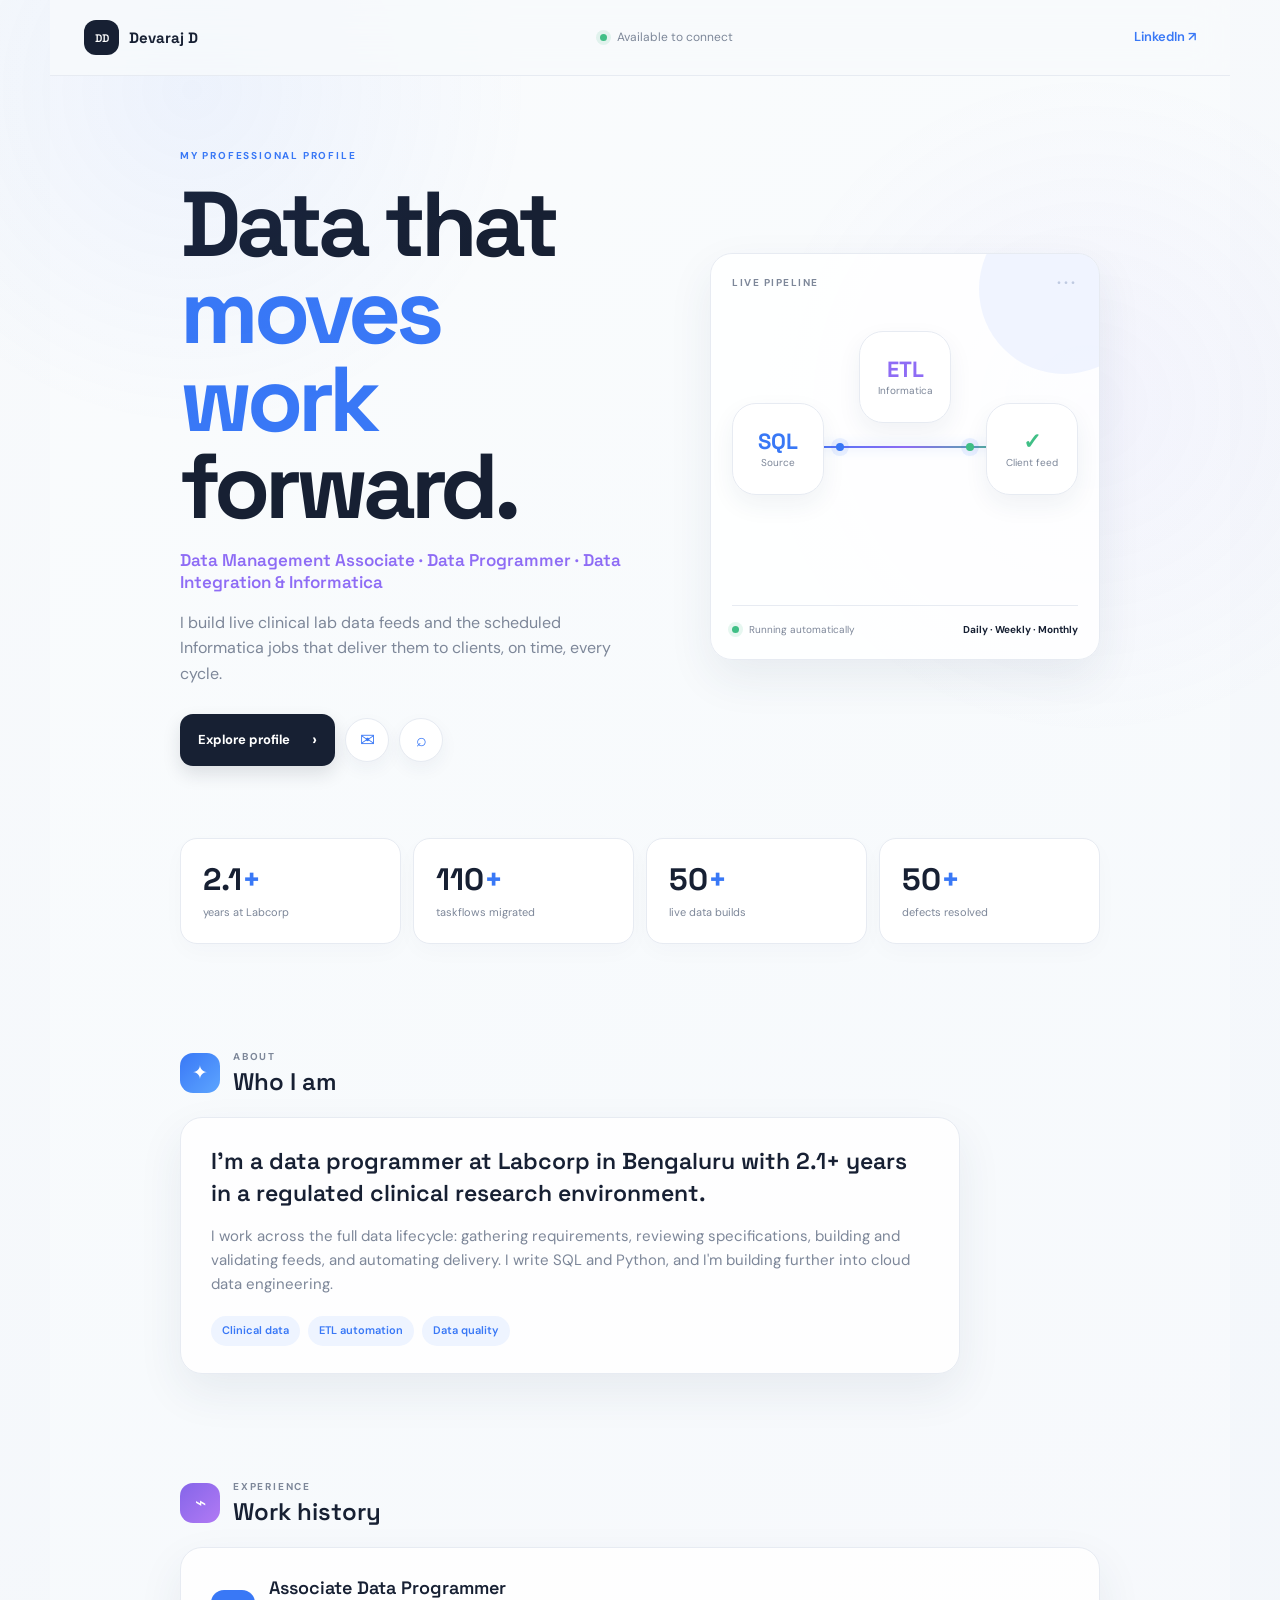
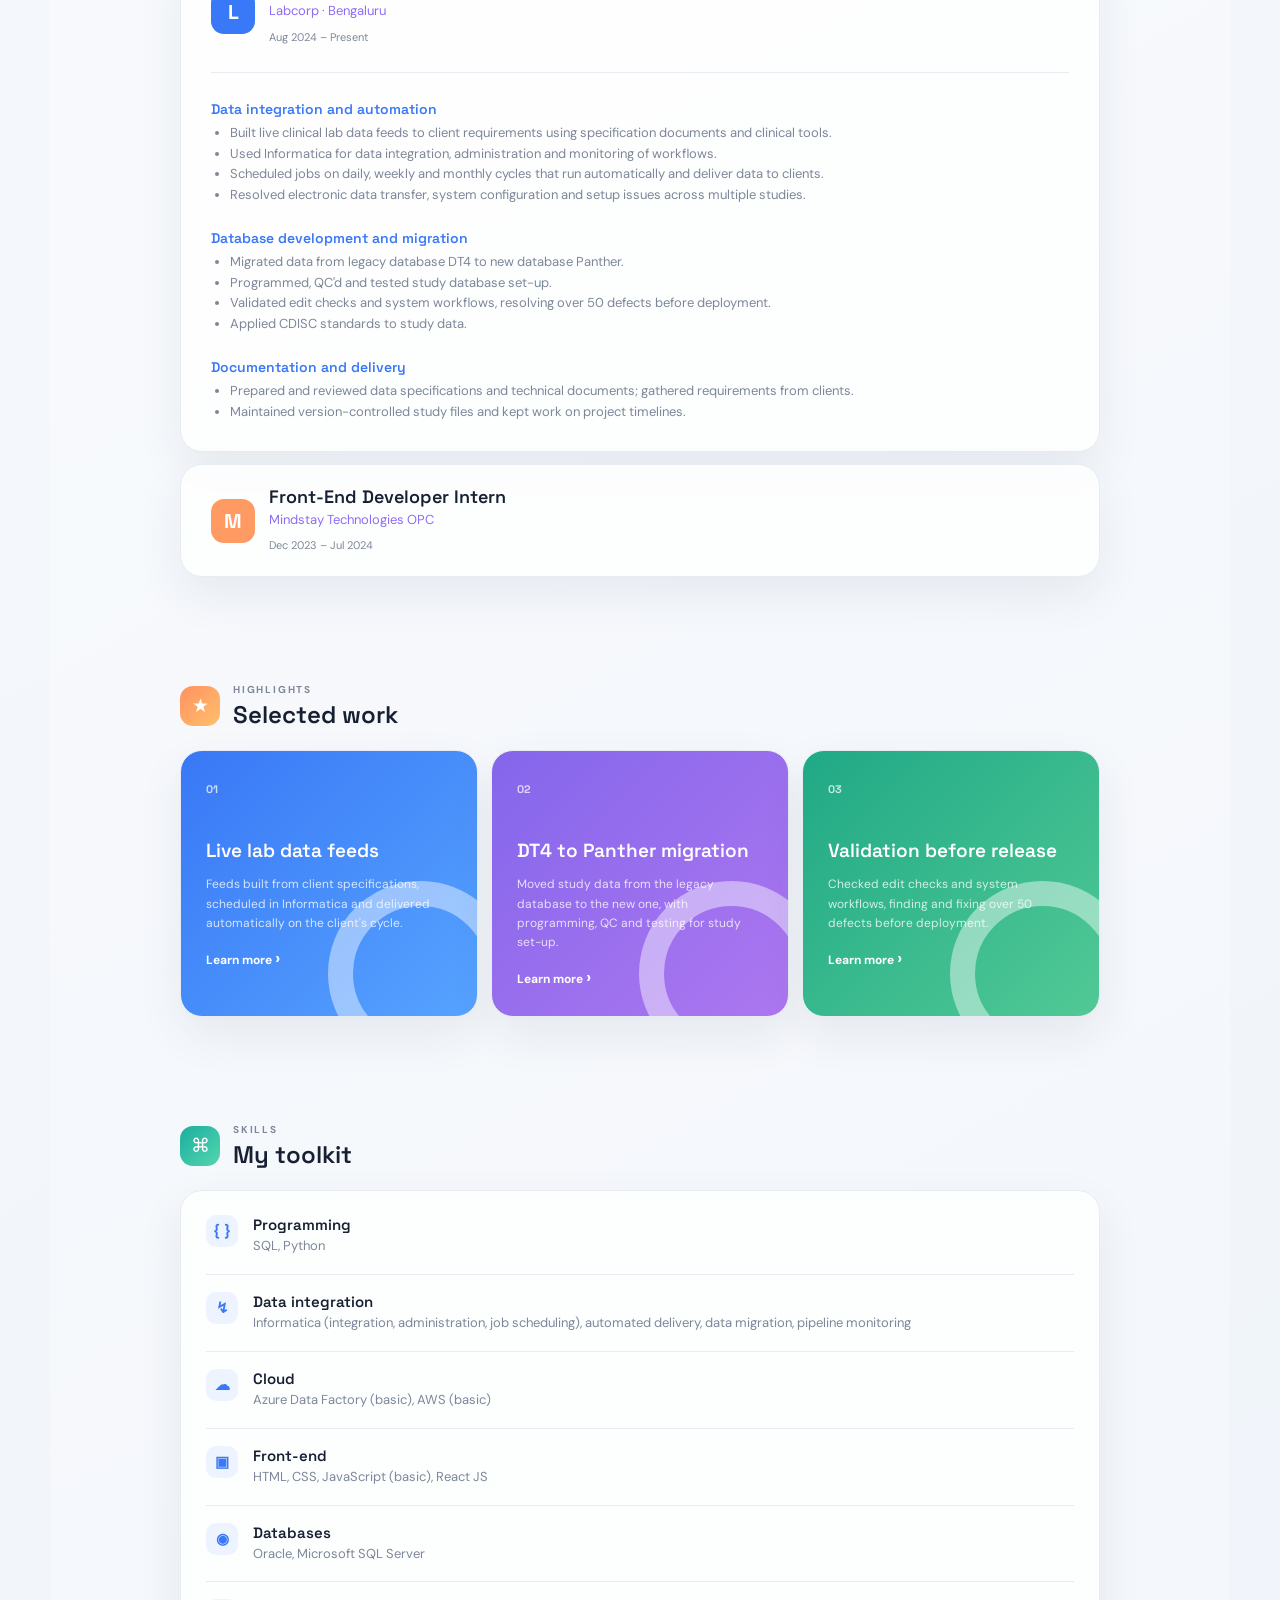
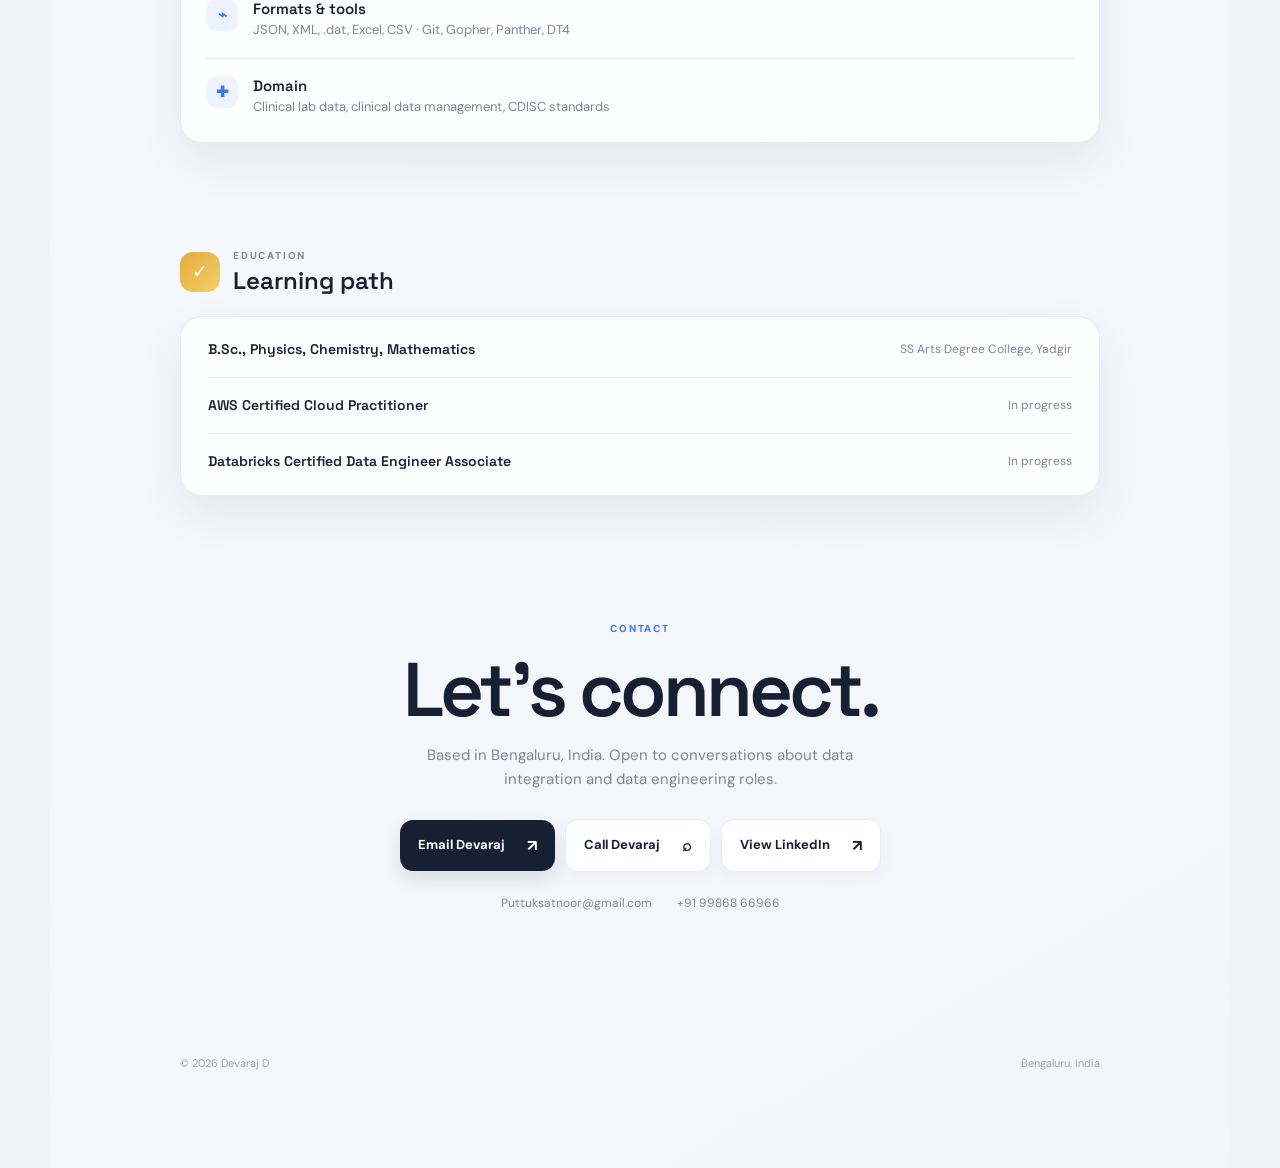
==== commit d7e4ef90: "Update Front-End Developer Intern dates to Dec 2023 – Jul 2024" ====
--- a/index.html
+++ b/index.html
@@ -1,53 +1 @@
-<!doctype html>
-<html lang="en">
-<head>
-  <meta charset="UTF-8">
-  <meta name="viewport" content="width=device-width, initial-scale=1.0, viewport-fit=cover">
-  <meta name="theme-color" content="#f4f7fb">
-  <meta name="description" content="Devaraj D — Data Management Associate, Data Programmer, and Data Integration & Informatica professional.">
-  <title>Devaraj D · Portfolio</title>
-  <link rel="preconnect" href="https://fonts.googleapis.com">
-  <link rel="preconnect" href="https://fonts.gstatic.com" crossorigin>
-  <link href="https://fonts.googleapis.com/css2?family=DM+Sans:wght@400;500;600;700&family=Space+Grotesk:wght@500;600;700&display=swap" rel="stylesheet">
-  <link rel="stylesheet" href="styles.css">
-</head>
-<body>
-  <div class="app-shell">
-    <header class="topbar">
-      <a class="profile-mini" href="#home"><span>DD</span><strong>Devaraj D</strong></a>
-      <div class="status"><i></i> Available to connect</div>
-      <a class="linkedin" href="https://www.linkedin.com/in/devaraj-d-15b151332" target="_blank" rel="noopener noreferrer">LinkedIn ↗</a>
-    </header>
-
-    <main id="home">
-      <section class="hero screen">
-        <div class="hero-text">
-          <p class="eyebrow">MY PROFESSIONAL PROFILE</p>
-          <h1>Data that<br><em>moves work</em><br>forward.</h1>
-          <p class="subtitle">Data Management Associate · Data Programmer · Data Integration &amp; Informatica</p>
-          <p class="intro">I build live clinical lab data feeds and the scheduled Informatica jobs that deliver them to clients, on time, every cycle.</p>
-          <div class="hero-buttons"><a class="ios-button primary" href="#experience">Explore profile <b>›</b></a><a class="round-button" href="mailto:Puttuksatnoor@gmail.com" aria-label="Email Devaraj">✉</a><a class="round-button" href="tel:+919986866966" aria-label="Call Devaraj">⌕</a></div>
-        </div>
-        <div class="app-card flow-card"><div class="card-top"><span>LIVE PIPELINE</span><b>•••</b></div><div class="flow-visual"><div class="flow-line"></div><div class="flow-node node-one"><strong>SQL</strong><small>Source</small></div><div class="flow-node node-two"><strong>ETL</strong><small>Informatica</small></div><div class="flow-node node-three"><strong>✓</strong><small>Client feed</small></div></div><div class="flow-footer"><span><i class="green-dot"></i> Running automatically</span><strong>Daily · Weekly · Monthly</strong></div></div>
-      </section>
-
-      <section class="quick-stats screen"><div><b>2.1<span>+</span></b><small>years at Labcorp</small></div><div><b>110<span>+</span></b><small>taskflows migrated</small></div><div><b>50<span>+</span></b><small>live data builds</small></div><div><b>50<span>+</span></b><small>defects resolved</small></div></section>
-
-      <section class="screen section" id="about"><div class="section-heading"><span class="app-icon blue">✦</span><div><p class="eyebrow">ABOUT</p><h2>Who I am</h2></div></div><div class="app-card about-card"><p class="large-copy">I'm a data programmer at Labcorp in Bengaluru with 2.1+ years in a regulated clinical research environment.</p><p>I work across the full data lifecycle: gathering requirements, reviewing specifications, building and validating feeds, and automating delivery. I write SQL and Python, and I'm building further into cloud data engineering.</p><div class="chips"><span>Clinical data</span><span>ETL automation</span><span>Data quality</span></div></div></section>
-
-      <section class="screen section" id="experience"><div class="section-heading"><span class="app-icon purple">⌁</span><div><p class="eyebrow">EXPERIENCE</p><h2>Work history</h2></div></div><div class="app-card experience-card"><div class="job"><div class="job-logo">L</div><div class="job-info"><h3>Associate Data Programmer</h3><p>Labcorp · Bengaluru</p><small>Aug 2024 – Present</small></div></div><div class="job-details"><h4>Data integration and automation</h4><ul><li>Built live clinical lab data feeds to client requirements using specification documents and clinical tools.</li><li>Used Informatica for data integration, administration and monitoring of workflows.</li><li>Scheduled jobs on daily, weekly and monthly cycles that run automatically and deliver data to clients.</li><li>Resolved electronic data transfer, system configuration and setup issues across multiple studies.</li></ul><h4>Database development and migration</h4><ul><li>Migrated data from legacy database DT4 to new database Panther.</li><li>Programmed, QC'd and tested study database set-up.</li><li>Validated edit checks and system workflows, resolving over 50 defects before deployment.</li><li>Applied CDISC standards to study data.</li></ul><h4>Documentation and delivery</h4><ul><li>Prepared and reviewed data specifications and technical documents; gathered requirements from clients.</li><li>Maintained version-controlled study files and kept work on project timelines.</li></ul></div></div><div class="app-card compact-job"><div class="job-logo orange">M</div><div><h3>Front-End Developer Intern</h3><p>Mindstay Technologies OPC</p><small>Dec 2024 – Jul 2025 · 8 months</small></div></div></section>
-
-      <section class="screen section" id="highlights"><div class="section-heading"><span class="app-icon orange">★</span><div><p class="eyebrow">HIGHLIGHTS</p><h2>Selected work</h2></div></div><div class="highlight-list"><article class="app-card highlight blue-card"><span>01</span><h3>Live lab data feeds</h3><p>Feeds built from client specifications, scheduled in Informatica and delivered automatically on the client's cycle.</p><a href="#contact">Learn more <b>›</b></a></article><article class="app-card highlight violet-card"><span>02</span><h3>DT4 to Panther migration</h3><p>Moved study data from the legacy database to the new one, with programming, QC and testing for study set-up.</p><a href="#contact">Learn more <b>›</b></a></article><article class="app-card highlight green-card"><span>03</span><h3>Validation before release</h3><p>Checked edit checks and system workflows, finding and fixing over 50 defects before deployment.</p><a href="#contact">Learn more <b>›</b></a></article></div></section>
-
-      <section class="screen section" id="skills"><div class="section-heading"><span class="app-icon teal">⌘</span><div><p class="eyebrow">SKILLS</p><h2>My toolkit</h2></div></div><div class="skills-list app-card"><div><span class="skill-symbol">{ }</span><div><h3>Programming</h3><p>SQL, Python</p></div></div><div><span class="skill-symbol">↯</span><div><h3>Data integration</h3><p>Informatica (integration, administration, job scheduling), automated delivery, data migration, pipeline monitoring</p></div></div><div><span class="skill-symbol">☁</span><div><h3>Cloud</h3><p>Azure Data Factory (basic), AWS (basic)</p></div></div><div><span class="skill-symbol">▣</span><div><h3>Front-end</h3><p>HTML, CSS, JavaScript (basic), React JS</p></div></div><div><span class="skill-symbol">◉</span><div><h3>Databases</h3><p>Oracle, Microsoft SQL Server</p></div></div><div><span class="skill-symbol">⌁</span><div><h3>Formats &amp; tools</h3><p>JSON, XML, .dat, Excel, CSV · Git, Gopher, Panther, DT4</p></div></div><div><span class="skill-symbol">✚</span><div><h3>Domain</h3><p>Clinical lab data, clinical data management, CDISC standards</p></div></div></div></section>
-
-      <section class="screen section education"><div class="section-heading"><span class="app-icon yellow">✓</span><div><p class="eyebrow">EDUCATION</p><h2>Learning path</h2></div></div><div class="app-card education-list"><div><b>B.Sc., Physics, Chemistry, Mathematics</b><span>SS Arts Degree College, Yadgir</span></div><div><b>AWS Certified Cloud Practitioner</b><span>In progress</span></div><div><b>Databricks Certified Data Engineer Associate</b><span>In progress</span></div></div></section>
-
-      <section class="screen contact" id="contact"><p class="eyebrow">CONTACT</p><h2>Let's connect.</h2><p>Based in Bengaluru, India. Open to conversations about data integration and data engineering roles.</p><div class="contact-actions"><a class="ios-button primary" href="mailto:Puttuksatnoor@gmail.com">Email Devaraj <b>↗</b></a><a class="ios-button secondary" href="tel:+919986866966">Call Devaraj <b>⌕</b></a><a class="ios-button secondary" href="https://www.linkedin.com/in/devaraj-d-15b151332" target="_blank" rel="noopener noreferrer">View LinkedIn <b>↗</b></a></div><div class="contact-info"><a href="mailto:Puttuksatnoor@gmail.com">Puttuksatnoor@gmail.com</a><a href="tel:+919986866966">+91 99868 66966</a></div></section>
-    </main>
-
-    <footer><span>© 2026 Devaraj D</span><span>Bengaluru, India</span></footer>
-    <nav class="tabbar" aria-label="Mobile navigation"><a class="active" href="#home"><span>⌂</span>Home</a><a href="#about"><span>◎</span>About</a><a href="#experience"><span>⌁</span>Work</a><a href="#skills"><span>✦</span>Skills</a><a href="#contact"><span>↗</span>Contact</a></nav>
-  </div>
-</body>
-</html>
+<!doctype html><html lang="en"><head><meta charset="UTF-8"><meta name="viewport" content="width=device-width,initial-scale=1,viewport-fit=cover"><meta name="theme-color" content="#f4f7fb"><meta name="description" content="Devaraj D — Data Management Associate, Data Programmer, and Data Integration & Informatica professional."><title>Devaraj D · Portfolio</title><link rel="preconnect" href="https://fonts.googleapis.com"><link rel="preconnect" href="https://fonts.gstatic.com" crossorigin><link href="https://fonts.googleapis.com/css2?family=DM+Sans:wght@400;500;600;700&family=Space+Grotesk:wght@500;600;700&display=swap" rel="stylesheet"><link rel="stylesheet" href="styles.css"></head><body><div class="app-shell"><header class="topbar"><a class="profile-mini" href="#home"><span>DD</span><strong>Devaraj D</strong></a><div class="status"><i></i> Available to connect</div><a class="linkedin" href="https://www.linkedin.com/in/devaraj-d-15b151332" target="_blank" rel="noopener noreferrer">LinkedIn ↗</a></header><main id="home"><section class="hero screen"><div class="hero-text"><p class="eyebrow">MY PROFESSIONAL PROFILE</p><h1>Data that<br><em>moves work</em><br>forward.</h1><p class="subtitle">Data Management Associate · Data Programmer · Data Integration &amp; Informatica</p><p class="intro">I build live clinical lab data feeds and the scheduled Informatica jobs that deliver them to clients, on time, every cycle.</p><div class="hero-buttons"><a class="ios-button primary" href="#experience">Explore profile <b>›</b></a><a class="round-button" href="mailto:Puttuksatnoor@gmail.com" aria-label="Email Devaraj">✉</a><a class="round-button" href="tel:+919986866966" aria-label="Call Devaraj">⌕</a></div></div><div class="app-card flow-card"><div class="card-top"><span>LIVE PIPELINE</span><b>•••</b></div><div class="flow-visual"><div class="flow-line"></div><div class="flow-node node-one"><strong>SQL</strong><small>Source</small></div><div class="flow-node node-two"><strong>ETL</strong><small>Informatica</small></div><div class="flow-node node-three"><strong>✓</strong><small>Client feed</small></div></div><div class="flow-footer"><span><i class="green-dot"></i> Running automatically</span><strong>Daily · Weekly · Monthly</strong></div></div></section><section class="quick-stats screen"><div><b>2.1<span>+</span></b><small>years at Labcorp</small></div><div><b>110<span>+</span></b><small>taskflows migrated</small></div><div><b>50<span>+</span></b><small>live data builds</small></div><div><b>50<span>+</span></b><small>defects resolved</small></div></section><section class="screen section" id="about"><div class="section-heading"><span class="app-icon blue">✦</span><div><p class="eyebrow">ABOUT</p><h2>Who I am</h2></div></div><div class="app-card about-card"><p class="large-copy">I'm a data programmer at Labcorp in Bengaluru with 2.1+ years in a regulated clinical research environment.</p><p>I work across the full data lifecycle: gathering requirements, reviewing specifications, building and validating feeds, and automating delivery. I write SQL and Python, and I'm building further into cloud data engineering.</p><div class="chips"><span>Clinical data</span><span>ETL automation</span><span>Data quality</span></div></div></section><section class="screen section" id="experience"><div class="section-heading"><span class="app-icon purple">⌁</span><div><p class="eyebrow">EXPERIENCE</p><h2>Work history</h2></div></div><div class="app-card experience-card"><div class="job"><div class="job-logo">L</div><div class="job-info"><h3>Associate Data Programmer</h3><p>Labcorp · Bengaluru</p><small>Aug 2024 – Present</small></div></div><div class="job-details"><h4>Data integration and automation</h4><ul><li>Built live clinical lab data feeds to client requirements using specification documents and clinical tools.</li><li>Used Informatica for data integration, administration and monitoring of workflows.</li><li>Scheduled jobs on daily, weekly and monthly cycles that run automatically and deliver data to clients.</li><li>Resolved electronic data transfer, system configuration and setup issues across multiple studies.</li></ul><h4>Database development and migration</h4><ul><li>Migrated data from legacy database DT4 to new database Panther.</li><li>Programmed, QC'd and tested study database set-up.</li><li>Validated edit checks and system workflows, resolving over 50 defects before deployment.</li><li>Applied CDISC standards to study data.</li></ul><h4>Documentation and delivery</h4><ul><li>Prepared and reviewed data specifications and technical documents; gathered requirements from clients.</li><li>Maintained version-controlled study files and kept work on project timelines.</li></ul></div></div><div class="app-card compact-job"><div class="job-logo orange">M</div><div><h3>Front-End Developer Intern</h3><p>Mindstay Technologies OPC</p><small>Dec 2023 – Jul 2024</small></div></div></section><section class="screen section" id="highlights"><div class="section-heading"><span class="app-icon orange">★</span><div><p class="eyebrow">HIGHLIGHTS</p><h2>Selected work</h2></div></div><div class="highlight-list"><article class="app-card highlight blue-card"><span>01</span><h3>Live lab data feeds</h3><p>Feeds built from client specifications, scheduled in Informatica and delivered automatically on the client's cycle.</p><a href="#contact">Learn more <b>›</b></a></article><article class="app-card highlight violet-card"><span>02</span><h3>DT4 to Panther migration</h3><p>Moved study data from the legacy database to the new one, with programming, QC and testing for study set-up.</p><a href="#contact">Learn more <b>›</b></a></article><article class="app-card highlight green-card"><span>03</span><h3>Validation before release</h3><p>Checked edit checks and system workflows, finding and fixing over 50 defects before deployment.</p><a href="#contact">Learn more <b>›</b></a></article></div></section><section class="screen section" id="skills"><div class="section-heading"><span class="app-icon teal">⌘</span><div><p class="eyebrow">SKILLS</p><h2>My toolkit</h2></div></div><div class="skills-list app-card"><div><span class="skill-symbol">{ }</span><div><h3>Programming</h3><p>SQL, Python</p></div></div><div><span class="skill-symbol">↯</span><div><h3>Data integration</h3><p>Informatica (integration, administration, job scheduling), automated delivery, data migration, pipeline monitoring</p></div></div><div><span class="skill-symbol">☁</span><div><h3>Cloud</h3><p>Azure Data Factory (basic), AWS (basic)</p></div></div><div><span class="skill-symbol">▣</span><div><h3>Front-end</h3><p>HTML, CSS, JavaScript (basic), React JS</p></div></div><div><span class="skill-symbol">◉</span><div><h3>Databases</h3><p>Oracle, Microsoft SQL Server</p></div></div><div><span class="skill-symbol">⌁</span><div><h3>Formats &amp; tools</h3><p>JSON, XML, .dat, Excel, CSV · Git, Gopher, Panther, DT4</p></div></div><div><span class="skill-symbol">✚</span><div><h3>Domain</h3><p>Clinical lab data, clinical data management, CDISC standards</p></div></div></div></section><section class="screen section education"><div class="section-heading"><span class="app-icon yellow">✓</span><div><p class="eyebrow">EDUCATION</p><h2>Learning path</h2></div></div><div class="app-card education-list"><div><b>B.Sc., Physics, Chemistry, Mathematics</b><span>SS Arts Degree College, Yadgir</span></div><div><b>AWS Certified Cloud Practitioner</b><span>In progress</span></div><div><b>Databricks Certified Data Engineer Associate</b><span>In progress</span></div></div></section><section class="screen contact" id="contact"><p class="eyebrow">CONTACT</p><h2>Let's connect.</h2><p>Based in Bengaluru, India. Open to conversations about data integration and data engineering roles.</p><div class="contact-actions"><a class="ios-button primary" href="mailto:Puttuksatnoor@gmail.com">Email Devaraj <b>↗</b></a><a class="ios-button secondary" href="tel:+919986866966">Call Devaraj <b>⌕</b></a><a class="ios-button secondary" href="https://www.linkedin.com/in/devaraj-d-15b151332" target="_blank" rel="noopener noreferrer">View LinkedIn <b>↗</b></a></div><div class="contact-info"><a href="mailto:Puttuksatnoor@gmail.com">Puttuksatnoor@gmail.com</a><a href="tel:+919986866966">+91 99868 66966</a></div></section></main><footer><span>© 2026 Devaraj D</span><span>Bengaluru, India</span></footer><nav class="tabbar" aria-label="Mobile navigation"><a class="active" href="#home"><span>⌂</span>Home</a><a href="#about"><span>◎</span>About</a><a href="#experience"><span>⌁</span>Work</a><a href="#skills"><span>✦</span>Skills</a><a href="#contact"><span>↗</span>Contact</a></nav></div></body></html>
